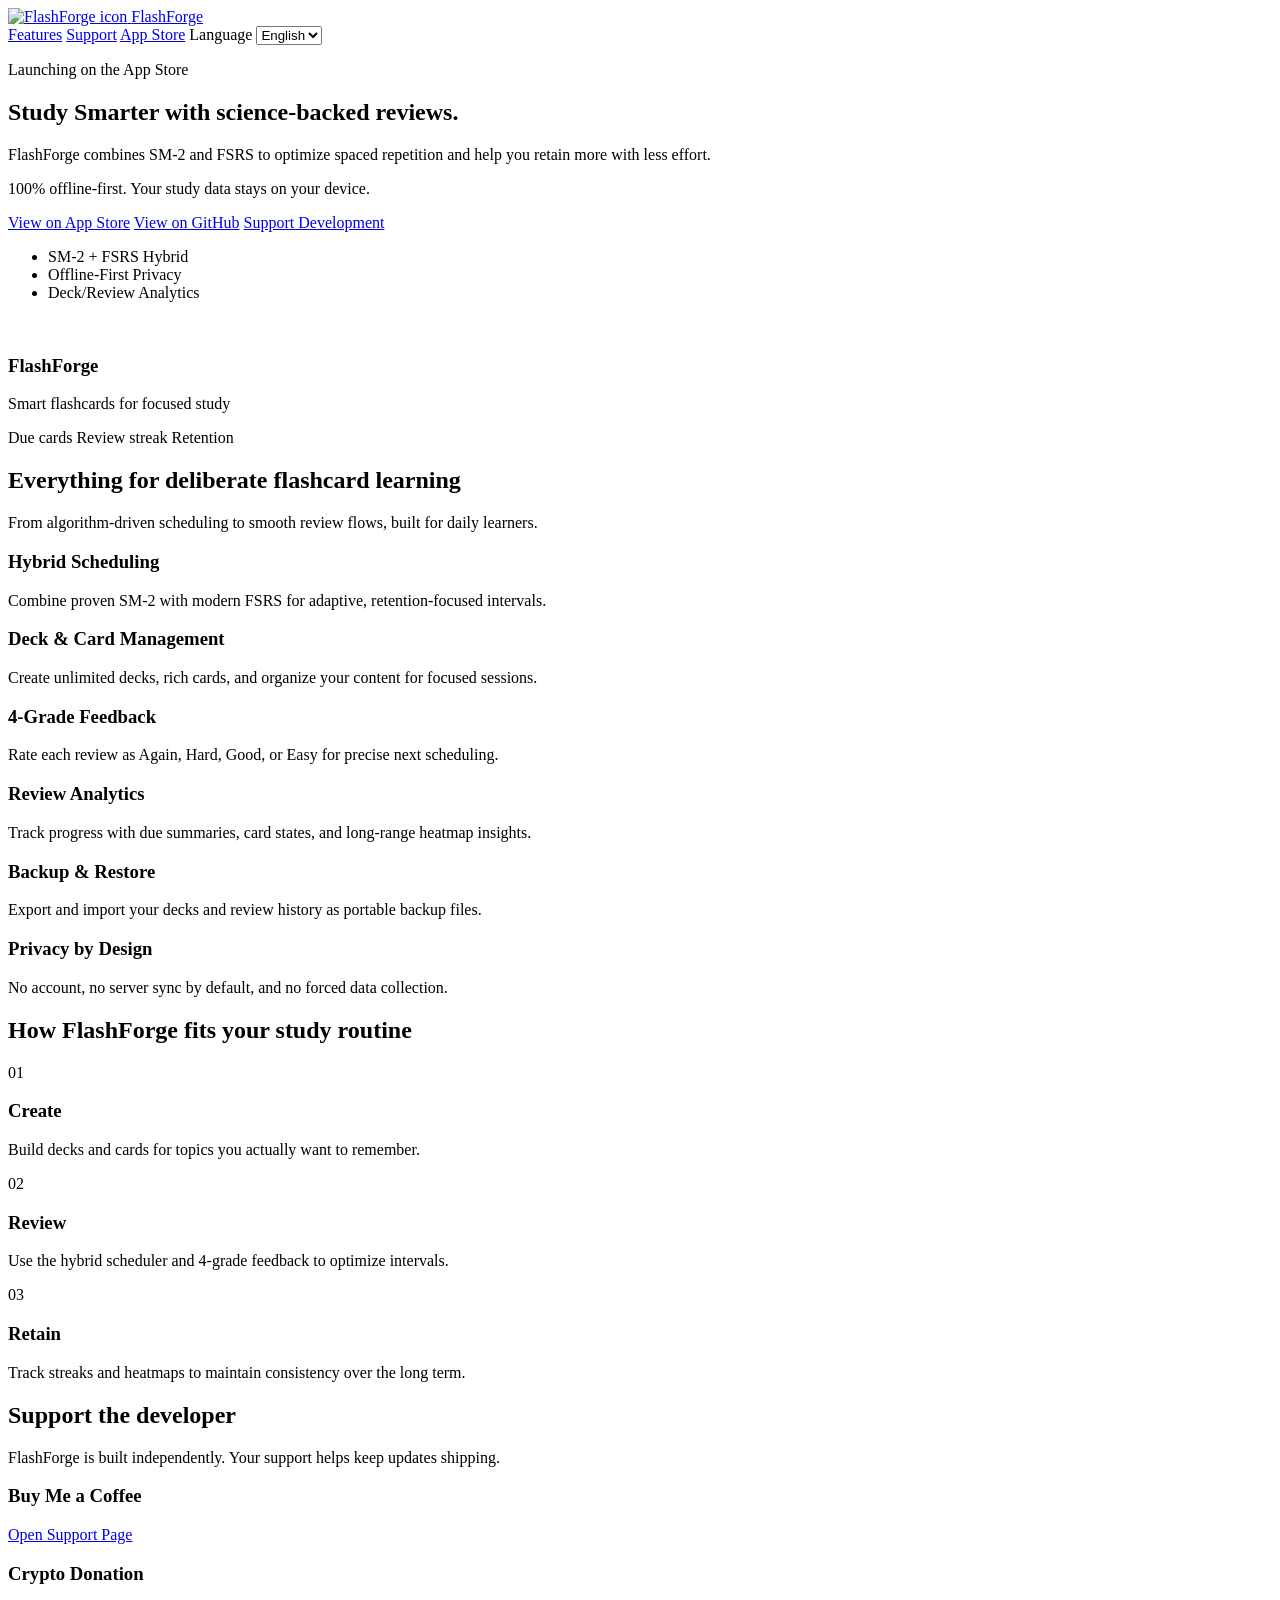
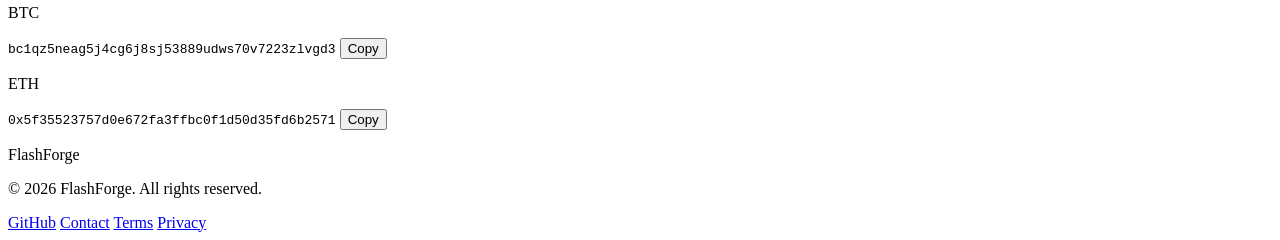
==== docs/index.html @ 22b5efce "#3 FlashFlow 레거시 이름과 구형 워크스페이스를 정리" ====
<!DOCTYPE html>
<html lang="en">
<head>
  <meta charset="UTF-8">
  <meta name="viewport" content="width=device-width, initial-scale=1.0">
  <title>FlashForge - Smart Flashcards with Spaced Repetition</title>
  <meta name="description" content="FlashForge is an offline-first flashcard app powered by SM-2 + FSRS. Study with science-backed review scheduling.">
  <meta property="og:title" content="FlashForge - Smart Flashcards with Spaced Repetition">
  <meta property="og:description" content="Build decks, review smarter, and keep your data on-device.">
  <meta property="og:type" content="website">
  <meta property="og:image" content="assets/flashforge-icon.png">
  <meta name="theme-color" content="#0b1220">
  <meta name="apple-itunes-app" content="app-id=6759084535">
  <link rel="icon" href="assets/flashforge-icon.png" type="image/png">
  <link rel="preconnect" href="https://fonts.googleapis.com">
  <link rel="preconnect" href="https://fonts.gstatic.com" crossorigin>
  <link href="https://fonts.googleapis.com/css2?family=Space+Grotesk:wght@400;500;700&family=Noto+Sans+KR:wght@400;500;700&display=swap" rel="stylesheet">
  <link rel="stylesheet" href="assets/styles.css">
  <script defer src="assets/app.js"></script>
</head>
<body>
  <div class="bg-orb bg-orb-one"></div>
  <div class="bg-orb bg-orb-two"></div>

  <header class="site-header">
    <nav class="nav container">
      <a class="brand" href="#top" aria-label="FlashForge home">
        <img src="assets/flashforge-icon.png" alt="FlashForge icon">
        <span>FlashForge</span>
      </a>

      <div class="nav-right">
        <a href="#features" data-i18n="nav_features">Features</a>
        <a href="#support" data-i18n="nav_support">Support</a>
        <a class="nav-store" href="https://apps.apple.com/app/id6759084535" target="_blank" rel="noreferrer" data-i18n="nav_store">App Store</a>

        <label class="lang-wrap" for="langSelect">
          <span class="visually-hidden" data-i18n="lang_label">Language</span>
          <select id="langSelect" aria-label="Language selector">
            <option value="en">English</option>
            <option value="ko">한국어</option>
          </select>
        </label>
      </div>
    </nav>
  </header>

  <main id="top">
    <section class="hero container reveal">
      <div class="hero-copy">
        <p class="badge" data-i18n="hero_badge">Launching on the App Store</p>
        <h1>
          <span data-i18n="hero_title_1">Study Smarter</span>
          <span class="gradient" data-i18n="hero_title_2">with science-backed reviews.</span>
        </h1>
        <p class="hero-sub" data-i18n="hero_sub">
          FlashForge combines SM-2 and FSRS to optimize spaced repetition and help you retain more with less effort.
        </p>
        <p class="hero-desc" data-i18n="hero_desc">
          100% offline-first. Your study data stays on your device.
        </p>

        <div class="cta-row">
          <a class="btn btn-primary" href="https://apps.apple.com/app/id6759084535" target="_blank" rel="noreferrer" data-i18n="cta_appstore">View on App Store</a>
          <a class="btn btn-secondary" href="https://github.com/bbdyno/FlashForge" target="_blank" rel="noreferrer" data-i18n="cta_github">View on GitHub</a>
          <a class="btn btn-tertiary" href="#support" data-i18n="cta_support">Support Development</a>
        </div>

        <ul class="trust-row">
          <li data-i18n="trust_1">SM-2 + FSRS Hybrid</li>
          <li data-i18n="trust_2">Offline-First Privacy</li>
          <li data-i18n="trust_3">Deck/Review Analytics</li>
        </ul>
      </div>

      <div class="hero-art" aria-hidden="true">
        <div class="phone-frame floating">
          <div class="phone-notch"></div>
          <div class="phone-content">
            <img src="assets/flashforge-icon.png" alt="" class="app-icon">
            <h3>FlashForge</h3>
            <p data-i18n="mock_sub">Smart flashcards for focused study</p>
            <div class="mini-stats">
              <span data-i18n="mock_stat_1">Due cards</span>
              <span data-i18n="mock_stat_2">Review streak</span>
              <span data-i18n="mock_stat_3">Retention</span>
            </div>
          </div>
        </div>
      </div>
    </section>

    <section id="features" class="section container reveal">
      <div class="section-head">
        <h2 data-i18n="features_title">Everything for deliberate flashcard learning</h2>
        <p data-i18n="features_sub">From algorithm-driven scheduling to smooth review flows, built for daily learners.</p>
      </div>

      <div class="feature-grid">
        <article class="feature-card">
          <h3 data-i18n="f1_title">Hybrid Scheduling</h3>
          <p data-i18n="f1_desc">Combine proven SM-2 with modern FSRS for adaptive, retention-focused intervals.</p>
        </article>

        <article class="feature-card">
          <h3 data-i18n="f2_title">Deck & Card Management</h3>
          <p data-i18n="f2_desc">Create unlimited decks, rich cards, and organize your content for focused sessions.</p>
        </article>

        <article class="feature-card">
          <h3 data-i18n="f3_title">4-Grade Feedback</h3>
          <p data-i18n="f3_desc">Rate each review as Again, Hard, Good, or Easy for precise next scheduling.</p>
        </article>

        <article class="feature-card">
          <h3 data-i18n="f4_title">Review Analytics</h3>
          <p data-i18n="f4_desc">Track progress with due summaries, card states, and long-range heatmap insights.</p>
        </article>

        <article class="feature-card">
          <h3 data-i18n="f5_title">Backup & Restore</h3>
          <p data-i18n="f5_desc">Export and import your decks and review history as portable backup files.</p>
        </article>

        <article class="feature-card">
          <h3 data-i18n="f6_title">Privacy by Design</h3>
          <p data-i18n="f6_desc">No account, no server sync by default, and no forced data collection.</p>
        </article>
      </div>
    </section>

    <section class="section section-alt reveal">
      <div class="container">
        <div class="section-head">
          <h2 data-i18n="flow_title">How FlashForge fits your study routine</h2>
        </div>

        <div class="flow-grid">
          <article class="flow-step">
            <span>01</span>
            <h3 data-i18n="flow_1_title">Create</h3>
            <p data-i18n="flow_1_desc">Build decks and cards for topics you actually want to remember.</p>
          </article>

          <article class="flow-step">
            <span>02</span>
            <h3 data-i18n="flow_2_title">Review</h3>
            <p data-i18n="flow_2_desc">Use the hybrid scheduler and 4-grade feedback to optimize intervals.</p>
          </article>

          <article class="flow-step">
            <span>03</span>
            <h3 data-i18n="flow_3_title">Retain</h3>
            <p data-i18n="flow_3_desc">Track streaks and heatmaps to maintain consistency over the long term.</p>
          </article>
        </div>
      </div>
    </section>

    <section id="support" class="section container reveal">
      <div class="section-head">
        <h2 data-i18n="support_title">Support the developer</h2>
        <p data-i18n="support_sub">FlashForge is built independently. Your support helps keep updates shipping.</p>
      </div>

      <div class="support-grid">
        <article class="support-card center">
          <h3 data-i18n="support_coffee_title">Buy Me a Coffee</h3>
          <a href="https://buymeacoffee.com/bbdyno" target="_blank" rel="noreferrer" class="coffee-link" data-i18n="support_coffee_btn">Open Support Page</a>
        </article>

        <article class="support-card">
          <h3 data-i18n="support_crypto_title">Crypto Donation</h3>
          <div class="wallet">
            <p>BTC</p>
            <code id="btcAddress">bc1qz5neag5j4cg6j8sj53889udws70v7223zlvgd3</code>
            <button class="copy-btn" data-copy-target="btcAddress" data-i18n="copy_btn">Copy</button>
          </div>
          <div class="wallet">
            <p>ETH</p>
            <code id="ethAddress">0x5f35523757d0e672fa3ffbc0f1d50d35fd6b2571</code>
            <button class="copy-btn" data-copy-target="ethAddress" data-i18n="copy_btn">Copy</button>
          </div>
        </article>
      </div>
    </section>
  </main>

  <footer class="site-footer">
    <div class="container footer-inner">
      <div>
        <p class="footer-brand">FlashForge</p>
        <p data-i18n="footer_rights">© 2026 FlashForge. All rights reserved.</p>
      </div>

      <div class="footer-links">
        <a href="https://github.com/bbdyno" target="_blank" rel="noreferrer">GitHub</a>
        <a href="mailto:della.kimko@gmail.com" data-i18n="footer_contact">Contact</a>
        <a href="terms.html" data-i18n="footer_terms">Terms</a>
        <a href="privacy.html" data-i18n="footer_privacy">Privacy</a>
      </div>
    </div>
  </footer>

  <div id="toast" class="toast" role="status" aria-live="polite"></div>
</body>
</html>
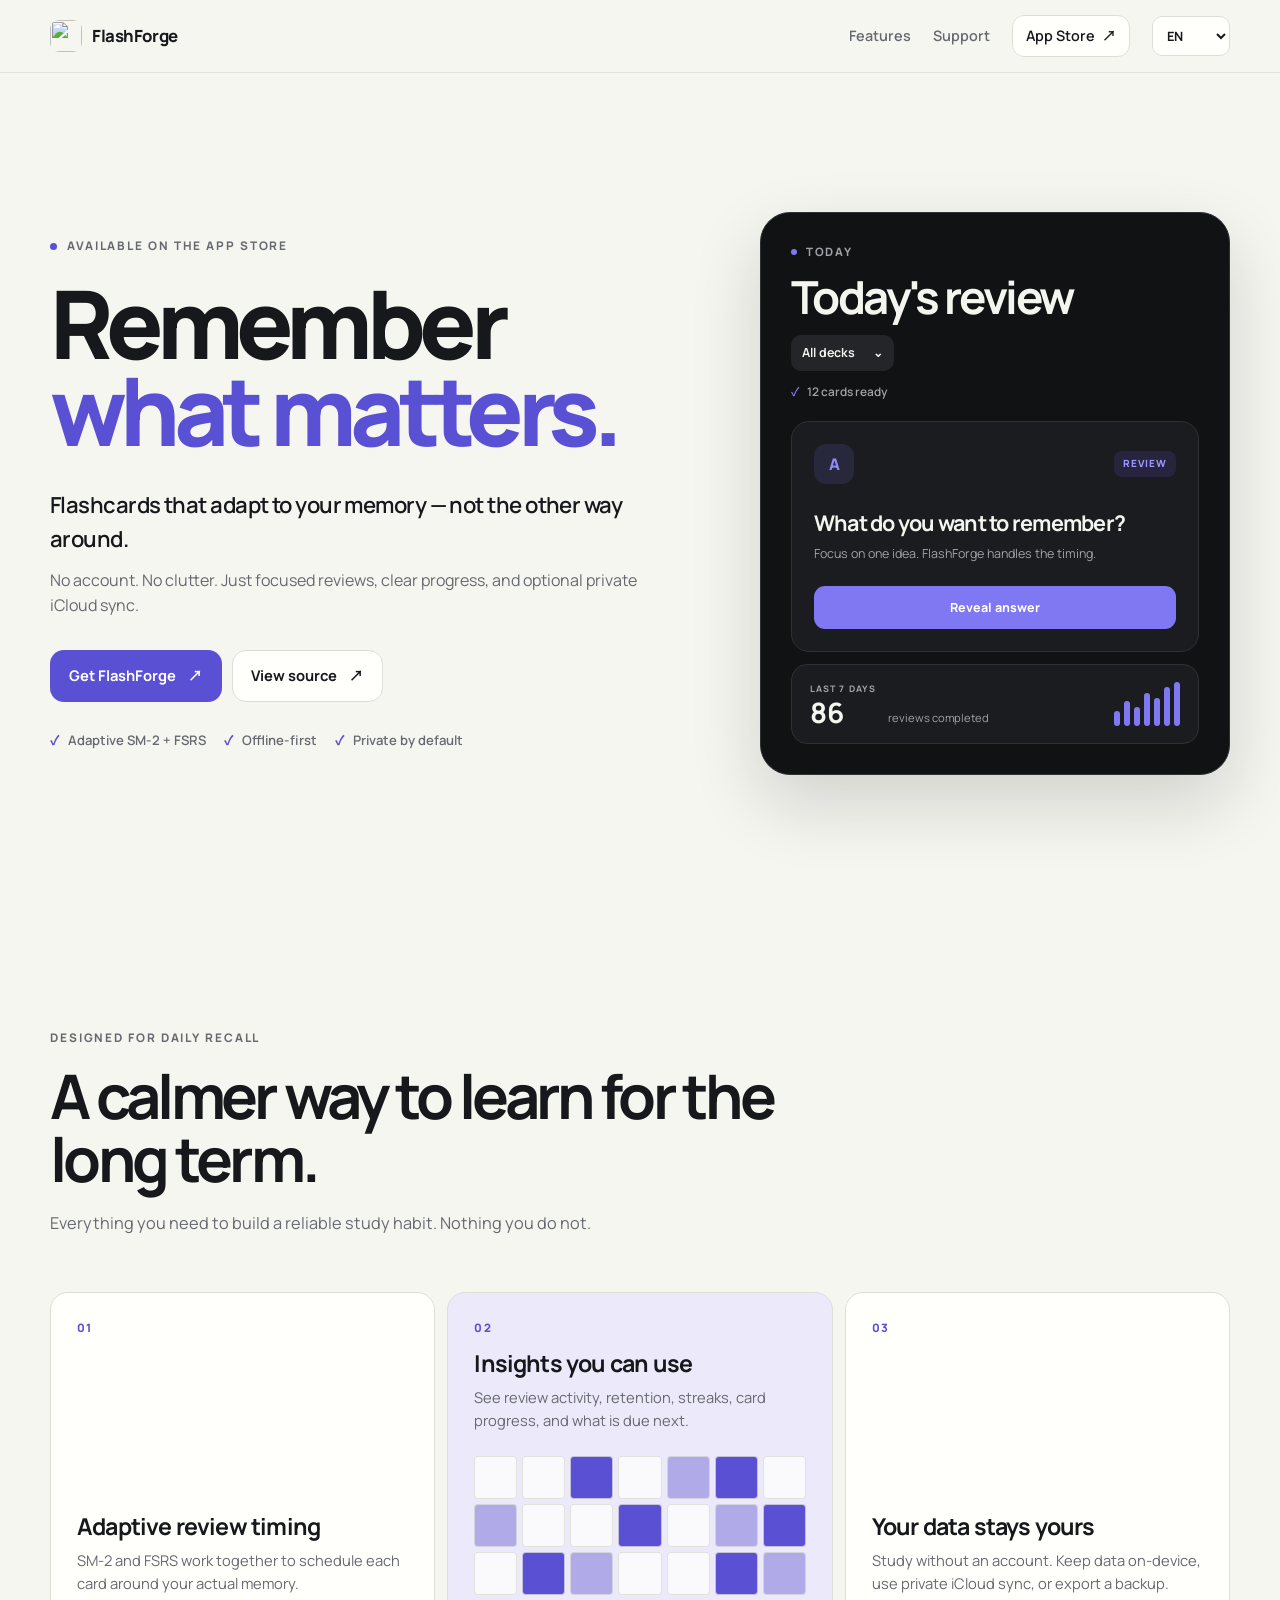
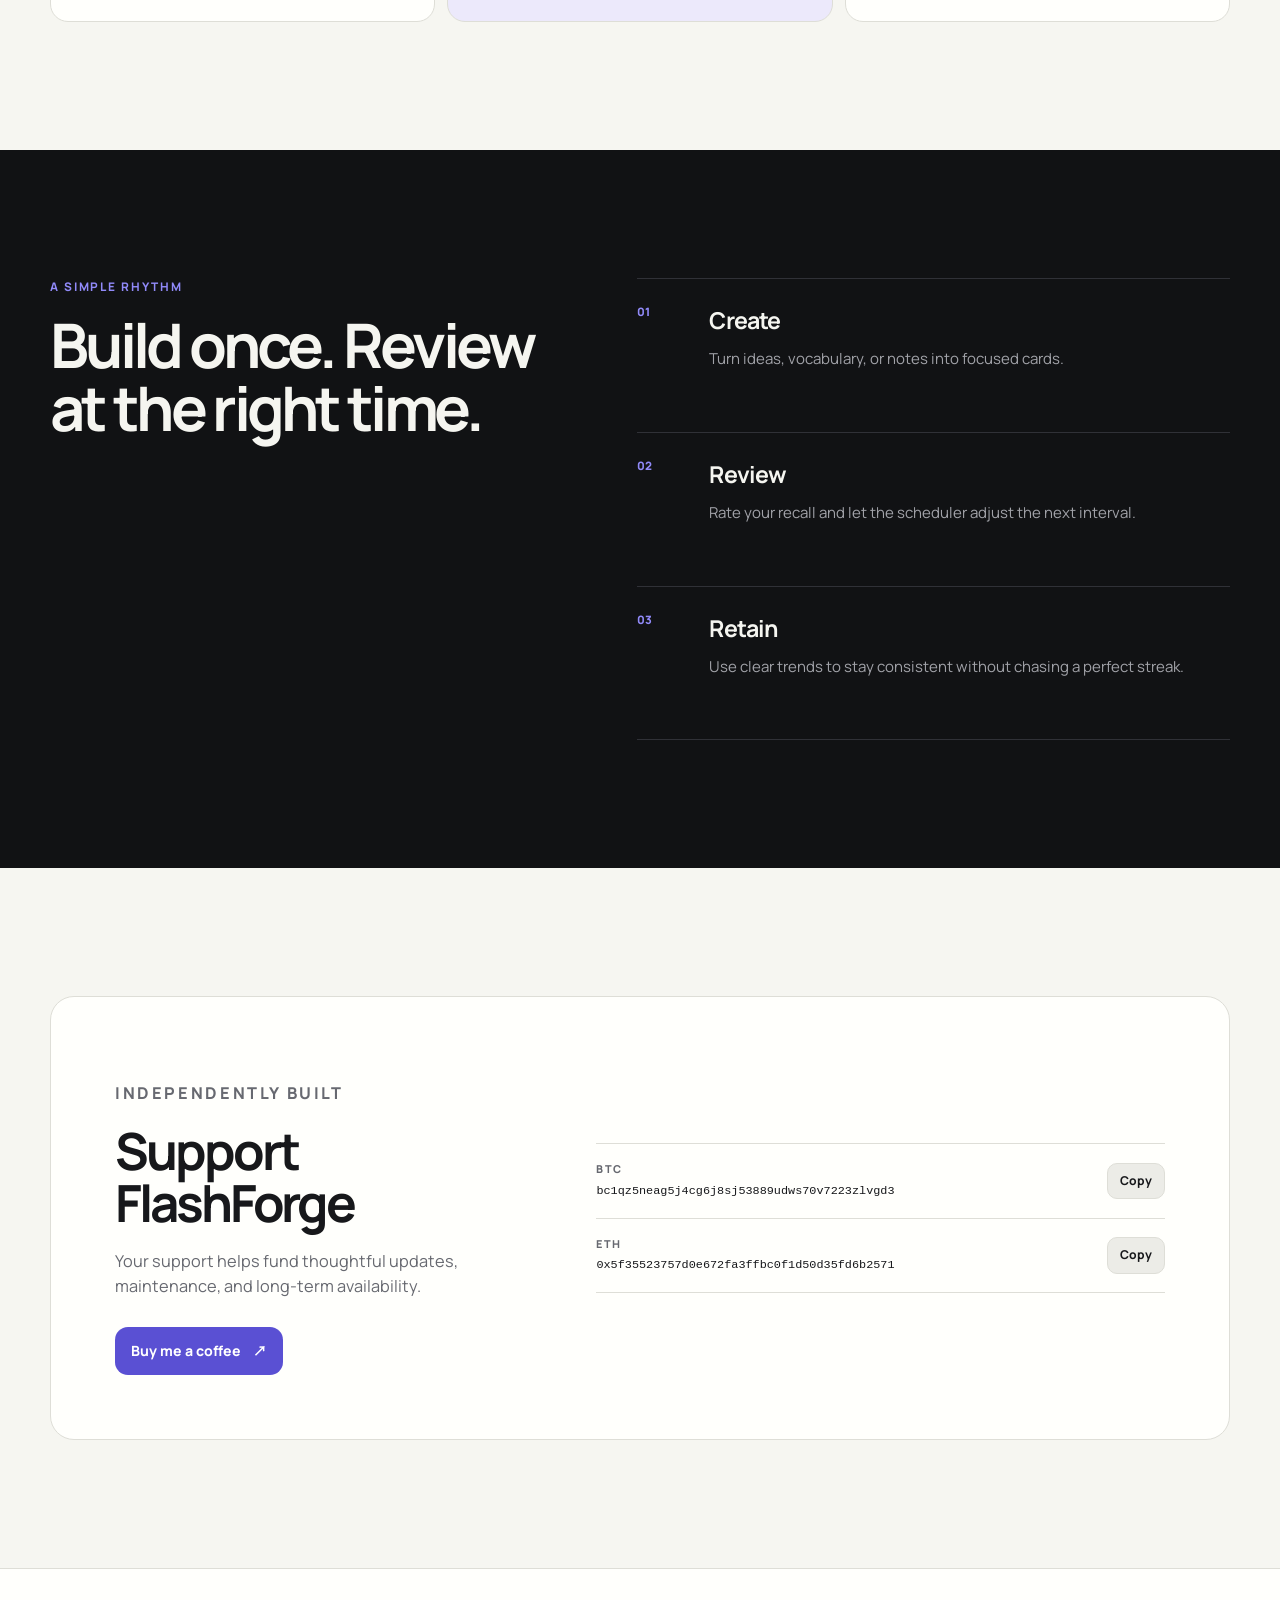
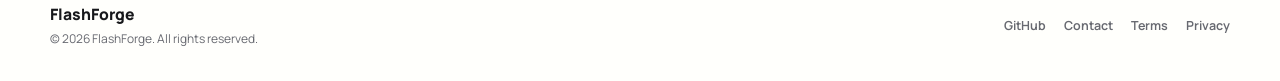
==== commit 9ae82e8c: "#4 소개 페이지를 앱 디자인 시스템에 맞춰 재설계" ====
--- a/docs/index.html
+++ b/docs/index.html
@@ -3,42 +3,47 @@
 <head>
   <meta charset="UTF-8">
   <meta name="viewport" content="width=device-width, initial-scale=1.0">
-  <title>FlashForge - Smart Flashcards with Spaced Repetition</title>
-  <meta name="description" content="FlashForge is an offline-first flashcard app powered by SM-2 + FSRS. Study with science-backed review scheduling.">
-  <meta property="og:title" content="FlashForge - Smart Flashcards with Spaced Repetition">
-  <meta property="og:description" content="Build decks, review smarter, and keep your data on-device.">
+  <title>FlashForge — Smart Flashcards for Lasting Memory</title>
+  <meta name="description" content="FlashForge is a private, offline-first flashcard app with adaptive spaced repetition and clear study insights.">
+  <meta property="og:title" content="FlashForge — Remember what matters">
+  <meta property="og:description" content="Private flashcards, adaptive reviews, and useful insights — without an account.">
   <meta property="og:type" content="website">
-  <meta property="og:image" content="assets/flashforge-icon.png">
-  <meta name="theme-color" content="#0b1220">
+  <meta property="og:url" content="https://bbdyno.github.io/FlashForge/">
+  <meta property="og:image" content="https://bbdyno.github.io/FlashForge/assets/og.png">
+  <meta name="twitter:card" content="summary_large_image">
+  <meta name="twitter:title" content="FlashForge — Remember what matters">
+  <meta name="twitter:description" content="Private flashcards, adaptive reviews, and useful insights — without an account.">
+  <meta name="twitter:image" content="https://bbdyno.github.io/FlashForge/assets/og.png">
+  <meta name="theme-color" content="#f6f6f1">
   <meta name="apple-itunes-app" content="app-id=6759084535">
   <link rel="icon" href="assets/flashforge-icon.png" type="image/png">
   <link rel="preconnect" href="https://fonts.googleapis.com">
   <link rel="preconnect" href="https://fonts.gstatic.com" crossorigin>
-  <link href="https://fonts.googleapis.com/css2?family=Space+Grotesk:wght@400;500;700&family=Noto+Sans+KR:wght@400;500;700&display=swap" rel="stylesheet">
+  <link href="https://fonts.googleapis.com/css2?family=Manrope:wght@400;500;600;700;800&amp;family=Noto+Sans+KR:wght@400;500;600;700&amp;display=swap" rel="stylesheet">
   <link rel="stylesheet" href="assets/styles.css">
   <script defer src="assets/app.js"></script>
 </head>
 <body>
-  <div class="bg-orb bg-orb-one"></div>
-  <div class="bg-orb bg-orb-two"></div>
-
   <header class="site-header">
-    <nav class="nav container">
+    <nav class="nav container" aria-label="Primary navigation">
       <a class="brand" href="#top" aria-label="FlashForge home">
-        <img src="assets/flashforge-icon.png" alt="FlashForge icon">
+        <img src="assets/flashforge-icon.png" alt="">
         <span>FlashForge</span>
       </a>
 
       <div class="nav-right">
         <a href="#features" data-i18n="nav_features">Features</a>
         <a href="#support" data-i18n="nav_support">Support</a>
-        <a class="nav-store" href="https://apps.apple.com/app/id6759084535" target="_blank" rel="noreferrer" data-i18n="nav_store">App Store</a>
+        <a class="nav-store" href="https://apps.apple.com/app/id6759084535" target="_blank" rel="noreferrer">
+          <span data-i18n="nav_store">App Store</span>
+          <span aria-hidden="true">↗</span>
+        </a>
 
         <label class="lang-wrap" for="langSelect">
           <span class="visually-hidden" data-i18n="lang_label">Language</span>
           <select id="langSelect" aria-label="Language selector">
-            <option value="en">English</option>
-            <option value="ko">한국어</option>
+            <option value="en">EN</option>
+            <option value="ko">KO</option>
           </select>
         </label>
       </div>
@@ -46,142 +51,162 @@
   </header>
 
   <main id="top">
-    <section class="hero container reveal">
+    <section class="hero container">
       <div class="hero-copy">
-        <p class="badge" data-i18n="hero_badge">Launching on the App Store</p>
+        <p class="eyebrow"><span></span><span data-i18n="hero_badge">AVAILABLE ON THE APP STORE</span></p>
         <h1>
-          <span data-i18n="hero_title_1">Study Smarter</span>
-          <span class="gradient" data-i18n="hero_title_2">with science-backed reviews.</span>
+          <span data-i18n="hero_title_1">Remember</span>
+          <span data-i18n="hero_title_2">what matters.</span>
         </h1>
         <p class="hero-sub" data-i18n="hero_sub">
-          FlashForge combines SM-2 and FSRS to optimize spaced repetition and help you retain more with less effort.
+          Flashcards that adapt to your memory — not the other way around.
         </p>
         <p class="hero-desc" data-i18n="hero_desc">
-          100% offline-first. Your study data stays on your device.
+          No account. No clutter. Just focused reviews, clear progress, and optional private iCloud sync.
         </p>
 
         <div class="cta-row">
-          <a class="btn btn-primary" href="https://apps.apple.com/app/id6759084535" target="_blank" rel="noreferrer" data-i18n="cta_appstore">View on App Store</a>
-          <a class="btn btn-secondary" href="https://github.com/bbdyno/FlashForge" target="_blank" rel="noreferrer" data-i18n="cta_github">View on GitHub</a>
-          <a class="btn btn-tertiary" href="#support" data-i18n="cta_support">Support Development</a>
-        </div>
-
-        <ul class="trust-row">
-          <li data-i18n="trust_1">SM-2 + FSRS Hybrid</li>
-          <li data-i18n="trust_2">Offline-First Privacy</li>
-          <li data-i18n="trust_3">Deck/Review Analytics</li>
+          <a class="btn btn-primary" href="https://apps.apple.com/app/id6759084535" target="_blank" rel="noreferrer">
+            <span data-i18n="cta_appstore">Get FlashForge</span>
+            <span aria-hidden="true">↗</span>
+          </a>
+          <a class="btn btn-secondary" href="https://github.com/bbdyno/FlashForge" target="_blank" rel="noreferrer">
+            <span data-i18n="cta_github">View source</span>
+            <span aria-hidden="true">↗</span>
+          </a>
+        </div>
+
+        <ul class="trust-row" aria-label="Product highlights">
+          <li data-i18n="trust_1">Adaptive SM-2 + FSRS</li>
+          <li data-i18n="trust_2">Offline-first</li>
+          <li data-i18n="trust_3">Private by default</li>
         </ul>
       </div>
 
-      <div class="hero-art" aria-hidden="true">
-        <div class="phone-frame floating">
-          <div class="phone-notch"></div>
-          <div class="phone-content">
-            <img src="assets/flashforge-icon.png" alt="" class="app-icon">
-            <h3>FlashForge</h3>
-            <p data-i18n="mock_sub">Smart flashcards for focused study</p>
-            <div class="mini-stats">
-              <span data-i18n="mock_stat_1">Due cards</span>
-              <span data-i18n="mock_stat_2">Review streak</span>
-              <span data-i18n="mock_stat_3">Retention</span>
-            </div>
-          </div>
-        </div>
-      </div>
-    </section>
-
-    <section id="features" class="section container reveal">
-      <div class="section-head">
-        <h2 data-i18n="features_title">Everything for deliberate flashcard learning</h2>
-        <p data-i18n="features_sub">From algorithm-driven scheduling to smooth review flows, built for daily learners.</p>
+      <div class="product-preview" aria-label="FlashForge interface preview">
+        <div class="preview-topline">
+          <span class="preview-dot"></span>
+          <span data-i18n="preview_eyebrow">TODAY</span>
+        </div>
+        <h2 data-i18n="preview_title">Today's review</h2>
+        <div class="preview-filter">
+          <span data-i18n="preview_deck">All decks</span>
+          <span aria-hidden="true">⌄</span>
+        </div>
+        <p class="preview-status"><span>✓</span><span data-i18n="preview_state">12 cards ready</span></p>
+
+        <div class="preview-card">
+          <div class="preview-card-head">
+            <span class="preview-symbol" aria-hidden="true">A</span>
+            <span class="preview-label" data-i18n="preview_label">REVIEW</span>
+          </div>
+          <h3 data-i18n="preview_card_title">What do you want to remember?</h3>
+          <p data-i18n="preview_card_note">Focus on one idea. FlashForge handles the timing.</p>
+          <div class="preview-action" data-i18n="preview_action">Reveal answer</div>
+        </div>
+
+        <div class="preview-insight">
+          <div>
+            <span data-i18n="preview_insights">LAST 7 DAYS</span>
+            <strong>86</strong>
+          </div>
+          <p data-i18n="preview_reviews">reviews completed</p>
+          <div class="preview-bars" aria-hidden="true">
+            <i style="height: 34%"></i><i style="height: 56%"></i><i style="height: 44%"></i>
+            <i style="height: 74%"></i><i style="height: 63%"></i><i style="height: 88%"></i><i style="height: 100%"></i>
+          </div>
+        </div>
+      </div>
+    </section>
+
+    <section id="features" class="section container">
+      <div class="section-intro">
+        <p class="section-label" data-i18n="features_label">DESIGNED FOR DAILY RECALL</p>
+        <h2 data-i18n="features_title">A calmer way to learn for the long term.</h2>
+        <p data-i18n="features_sub">Everything you need to build a reliable study habit. Nothing you do not.</p>
       </div>
 
       <div class="feature-grid">
         <article class="feature-card">
-          <h3 data-i18n="f1_title">Hybrid Scheduling</h3>
-          <p data-i18n="f1_desc">Combine proven SM-2 with modern FSRS for adaptive, retention-focused intervals.</p>
+          <span class="feature-number">01</span>
+          <h3 data-i18n="f1_title">Adaptive review timing</h3>
+          <p data-i18n="f1_desc">SM-2 and FSRS work together to schedule each card around your actual memory.</p>
         </article>
 
+        <article class="feature-card feature-card-accent">
+          <span class="feature-number">02</span>
+          <h3 data-i18n="f4_title">Insights you can use</h3>
+          <p data-i18n="f4_desc">See review activity, retention, streaks, card progress, and what is due next.</p>
+          <div class="mini-heatmap" aria-hidden="true">
+            <i></i><i></i><i class="on"></i><i></i><i class="mid"></i><i class="on"></i><i></i>
+            <i class="mid"></i><i></i><i></i><i class="on"></i><i></i><i class="mid"></i><i class="on"></i>
+            <i></i><i class="on"></i><i class="mid"></i><i></i><i></i><i class="on"></i><i class="mid"></i>
+          </div>
+        </article>
+
         <article class="feature-card">
-          <h3 data-i18n="f2_title">Deck & Card Management</h3>
-          <p data-i18n="f2_desc">Create unlimited decks, rich cards, and organize your content for focused sessions.</p>
+          <span class="feature-number">03</span>
+          <h3 data-i18n="f6_title">Your data stays yours</h3>
+          <p data-i18n="f6_desc">Study without an account. Keep data on-device, use private iCloud sync, or export a backup.</p>
         </article>
-
-        <article class="feature-card">
-          <h3 data-i18n="f3_title">4-Grade Feedback</h3>
-          <p data-i18n="f3_desc">Rate each review as Again, Hard, Good, or Easy for precise next scheduling.</p>
-        </article>
-
-        <article class="feature-card">
-          <h3 data-i18n="f4_title">Review Analytics</h3>
-          <p data-i18n="f4_desc">Track progress with due summaries, card states, and long-range heatmap insights.</p>
-        </article>
-
-        <article class="feature-card">
-          <h3 data-i18n="f5_title">Backup & Restore</h3>
-          <p data-i18n="f5_desc">Export and import your decks and review history as portable backup files.</p>
-        </article>
-
-        <article class="feature-card">
-          <h3 data-i18n="f6_title">Privacy by Design</h3>
-          <p data-i18n="f6_desc">No account, no server sync by default, and no forced data collection.</p>
-        </article>
-      </div>
-    </section>
-
-    <section class="section section-alt reveal">
-      <div class="container">
-        <div class="section-head">
-          <h2 data-i18n="flow_title">How FlashForge fits your study routine</h2>
-        </div>
-
-        <div class="flow-grid">
-          <article class="flow-step">
+      </div>
+    </section>
+
+    <section class="routine-section">
+      <div class="container routine-layout">
+        <div class="routine-heading">
+          <p class="section-label" data-i18n="flow_label">A SIMPLE RHYTHM</p>
+          <h2 data-i18n="flow_title">Build once. Review at the right time.</h2>
+        </div>
+
+        <ol class="flow-list">
+          <li>
             <span>01</span>
-            <h3 data-i18n="flow_1_title">Create</h3>
-            <p data-i18n="flow_1_desc">Build decks and cards for topics you actually want to remember.</p>
-          </article>
-
-          <article class="flow-step">
+            <div>
+              <h3 data-i18n="flow_1_title">Create</h3>
+              <p data-i18n="flow_1_desc">Turn ideas, vocabulary, or notes into focused cards.</p>
+            </div>
+          </li>
+          <li>
             <span>02</span>
-            <h3 data-i18n="flow_2_title">Review</h3>
-            <p data-i18n="flow_2_desc">Use the hybrid scheduler and 4-grade feedback to optimize intervals.</p>
-          </article>
-
-          <article class="flow-step">
+            <div>
+              <h3 data-i18n="flow_2_title">Review</h3>
+              <p data-i18n="flow_2_desc">Rate your recall and let the scheduler adjust the next interval.</p>
+            </div>
+          </li>
+          <li>
             <span>03</span>
-            <h3 data-i18n="flow_3_title">Retain</h3>
-            <p data-i18n="flow_3_desc">Track streaks and heatmaps to maintain consistency over the long term.</p>
-          </article>
-        </div>
-      </div>
-    </section>
-
-    <section id="support" class="section container reveal">
-      <div class="section-head">
-        <h2 data-i18n="support_title">Support the developer</h2>
-        <p data-i18n="support_sub">FlashForge is built independently. Your support helps keep updates shipping.</p>
-      </div>
-
-      <div class="support-grid">
-        <article class="support-card center">
-          <h3 data-i18n="support_coffee_title">Buy Me a Coffee</h3>
-          <a href="https://buymeacoffee.com/bbdyno" target="_blank" rel="noreferrer" class="coffee-link" data-i18n="support_coffee_btn">Open Support Page</a>
-        </article>
-
-        <article class="support-card">
-          <h3 data-i18n="support_crypto_title">Crypto Donation</h3>
+            <div>
+              <h3 data-i18n="flow_3_title">Retain</h3>
+              <p data-i18n="flow_3_desc">Use clear trends to stay consistent without chasing a perfect streak.</p>
+            </div>
+          </li>
+        </ol>
+      </div>
+    </section>
+
+    <section id="support" class="section container">
+      <div class="support-panel">
+        <div class="support-copy">
+          <p class="section-label" data-i18n="support_label">INDEPENDENTLY BUILT</p>
+          <h2 data-i18n="support_title">Support FlashForge</h2>
+          <p data-i18n="support_sub">Your support helps fund thoughtful updates, maintenance, and long-term availability.</p>
+          <a href="https://buymeacoffee.com/bbdyno" target="_blank" rel="noreferrer" class="coffee-link">
+            <span data-i18n="support_coffee_btn">Buy me a coffee</span>
+            <span aria-hidden="true">↗</span>
+          </a>
+        </div>
+
+        <div class="wallet-list">
           <div class="wallet">
-            <p>BTC</p>
-            <code id="btcAddress">bc1qz5neag5j4cg6j8sj53889udws70v7223zlvgd3</code>
+            <div><span>BTC</span><code id="btcAddress">bc1qz5neag5j4cg6j8sj53889udws70v7223zlvgd3</code></div>
             <button class="copy-btn" data-copy-target="btcAddress" data-i18n="copy_btn">Copy</button>
           </div>
           <div class="wallet">
-            <p>ETH</p>
-            <code id="ethAddress">0x5f35523757d0e672fa3ffbc0f1d50d35fd6b2571</code>
+            <div><span>ETH</span><code id="ethAddress">0x5f35523757d0e672fa3ffbc0f1d50d35fd6b2571</code></div>
             <button class="copy-btn" data-copy-target="ethAddress" data-i18n="copy_btn">Copy</button>
           </div>
-        </article>
+        </div>
       </div>
     </section>
   </main>
@@ -194,7 +219,7 @@
       </div>
 
       <div class="footer-links">
-        <a href="https://github.com/bbdyno" target="_blank" rel="noreferrer">GitHub</a>
+        <a href="https://github.com/bbdyno/FlashForge" target="_blank" rel="noreferrer">GitHub</a>
         <a href="mailto:della.kimko@gmail.com" data-i18n="footer_contact">Contact</a>
         <a href="terms.html" data-i18n="footer_terms">Terms</a>
         <a href="privacy.html" data-i18n="footer_privacy">Privacy</a>
--- a/docs/assets/styles.css
+++ b/docs/assets/styles.css
@@ -0,0 +1,967 @@
+:root {
+  color-scheme: light;
+  --bg: #f6f6f1;
+  --surface: #fffffc;
+  --surface-soft: #ecece7;
+  --text: #17181b;
+  --text-soft: #676970;
+  --line: #deded7;
+  --accent: #5a50d3;
+  --accent-hover: #4b42be;
+  --accent-soft: #ece9fb;
+  --dark: #111214;
+  --dark-surface: #1b1c1f;
+  --dark-line: #303137;
+  --dark-text: #f5f5f0;
+  --dark-muted: #a1a2a8;
+  --radius: 18px;
+  --container: 1180px;
+}
+
+* {
+  box-sizing: border-box;
+}
+
+html {
+  scroll-behavior: smooth;
+}
+
+html,
+body {
+  margin: 0;
+  padding: 0;
+}
+
+body {
+  min-height: 100vh;
+  background: var(--bg);
+  color: var(--text);
+  font-family: "Manrope", "Noto Sans KR", sans-serif;
+  line-height: 1.55;
+  -webkit-font-smoothing: antialiased;
+}
+
+a {
+  color: inherit;
+  text-decoration: none;
+}
+
+button,
+select {
+  font: inherit;
+}
+
+a:focus-visible,
+button:focus-visible,
+select:focus-visible {
+  outline: 3px solid color-mix(in srgb, var(--accent) 42%, transparent);
+  outline-offset: 3px;
+}
+
+.container {
+  width: min(var(--container), calc(100% - 48px));
+  margin: 0 auto;
+}
+
+.visually-hidden {
+  position: absolute;
+  width: 1px;
+  height: 1px;
+  padding: 0;
+  margin: -1px;
+  overflow: hidden;
+  clip: rect(0, 0, 0, 0);
+  white-space: nowrap;
+  border: 0;
+}
+
+.site-header {
+  position: sticky;
+  top: 0;
+  z-index: 20;
+  border-bottom: 1px solid color-mix(in srgb, var(--line) 80%, transparent);
+  background: color-mix(in srgb, var(--bg) 88%, transparent);
+  backdrop-filter: blur(18px);
+  -webkit-backdrop-filter: blur(18px);
+}
+
+.nav {
+  min-height: 72px;
+  display: flex;
+  align-items: center;
+  justify-content: space-between;
+  gap: 24px;
+}
+
+.brand {
+  display: inline-flex;
+  align-items: center;
+  gap: 10px;
+  font-size: 1.05rem;
+  font-weight: 750;
+  letter-spacing: -0.025em;
+}
+
+.brand img {
+  width: 32px;
+  height: 32px;
+  border-radius: 9px;
+}
+
+.nav-right {
+  display: flex;
+  align-items: center;
+  gap: 22px;
+}
+
+.nav-right > a {
+  color: var(--text-soft);
+  font-size: 0.9rem;
+  font-weight: 600;
+  transition: color 160ms ease;
+}
+
+.nav-right > a:hover {
+  color: var(--text);
+}
+
+.nav-right .nav-store {
+  display: inline-flex;
+  align-items: center;
+  gap: 7px;
+  padding: 9px 13px;
+  border: 1px solid var(--line);
+  border-radius: 12px;
+  background: var(--surface);
+  color: var(--text);
+}
+
+.lang-wrap select {
+  padding: 9px 28px 9px 10px;
+  border: 1px solid var(--line);
+  border-radius: 10px;
+  background: var(--surface);
+  color: var(--text);
+  font-size: 0.8rem;
+  font-weight: 700;
+  cursor: pointer;
+}
+
+.hero {
+  min-height: calc(100vh - 72px);
+  padding-top: clamp(72px, 10vw, 132px);
+  padding-bottom: clamp(72px, 9vw, 120px);
+  display: grid;
+  grid-template-columns: minmax(0, 1.12fr) minmax(380px, 0.88fr);
+  gap: clamp(48px, 7vw, 96px);
+  align-items: center;
+}
+
+.eyebrow,
+.section-label {
+  margin: 0;
+  color: var(--text-soft);
+  font-size: 0.74rem;
+  font-weight: 750;
+  letter-spacing: 0.16em;
+}
+
+.eyebrow {
+  display: flex;
+  align-items: center;
+  gap: 10px;
+}
+
+.eyebrow > span:first-child {
+  width: 7px;
+  height: 7px;
+  border-radius: 50%;
+  background: var(--accent);
+}
+
+.hero h1 {
+  max-width: 760px;
+  margin: 24px 0 0;
+  font-size: clamp(3.6rem, 7.4vw, 7rem);
+  line-height: 0.92;
+  letter-spacing: -0.07em;
+  font-weight: 800;
+}
+
+.hero h1 span {
+  display: block;
+}
+
+.hero h1 span:last-child {
+  color: var(--accent);
+}
+
+.hero-sub {
+  max-width: 620px;
+  margin: 34px 0 0;
+  color: var(--text);
+  font-size: clamp(1.12rem, 1.8vw, 1.38rem);
+  font-weight: 600;
+  letter-spacing: -0.025em;
+}
+
+.hero-desc {
+  max-width: 610px;
+  margin: 12px 0 0;
+  color: var(--text-soft);
+  font-size: 1rem;
+}
+
+.cta-row {
+  margin-top: 32px;
+  display: flex;
+  flex-wrap: wrap;
+  gap: 10px;
+}
+
+.btn {
+  min-height: 52px;
+  padding: 0 18px;
+  display: inline-flex;
+  align-items: center;
+  justify-content: center;
+  gap: 12px;
+  border: 1px solid transparent;
+  border-radius: 14px;
+  font-size: 0.92rem;
+  font-weight: 700;
+  transition: background 160ms ease, border-color 160ms ease, color 160ms ease;
+}
+
+.btn-primary {
+  background: var(--accent);
+  color: #fff;
+}
+
+.btn-primary:hover {
+  background: var(--accent-hover);
+}
+
+.btn-secondary {
+  border-color: var(--line);
+  background: var(--surface);
+  color: var(--text);
+}
+
+.btn-secondary:hover {
+  border-color: color-mix(in srgb, var(--text-soft) 50%, var(--line));
+}
+
+.trust-row {
+  margin: 28px 0 0;
+  padding: 0;
+  display: flex;
+  flex-wrap: wrap;
+  gap: 10px 18px;
+  list-style: none;
+  color: var(--text-soft);
+  font-size: 0.82rem;
+  font-weight: 600;
+}
+
+.trust-row li {
+  display: flex;
+  align-items: center;
+  gap: 8px;
+}
+
+.trust-row li::before {
+  content: "✓";
+  color: var(--accent);
+  font-weight: 800;
+}
+
+.product-preview {
+  position: relative;
+  width: min(100%, 470px);
+  justify-self: end;
+  padding: 30px;
+  border: 1px solid var(--dark-line);
+  border-radius: 30px;
+  background: var(--dark);
+  color: var(--dark-text);
+  box-shadow: 0 28px 70px rgba(17, 18, 20, 0.16);
+}
+
+.preview-topline {
+  display: flex;
+  align-items: center;
+  gap: 9px;
+  color: var(--dark-muted);
+  font-size: 0.72rem;
+  font-weight: 750;
+  letter-spacing: 0.15em;
+}
+
+.preview-dot {
+  width: 6px;
+  height: 6px;
+  border-radius: 50%;
+  background: #8078f2;
+}
+
+.product-preview > h2 {
+  margin: 13px 0 16px;
+  font-size: clamp(2.1rem, 4vw, 2.85rem);
+  line-height: 1;
+  letter-spacing: -0.055em;
+}
+
+.preview-filter {
+  width: fit-content;
+  padding: 8px 11px;
+  display: flex;
+  gap: 18px;
+  align-items: center;
+  border-radius: 10px;
+  background: #242529;
+  color: var(--dark-text);
+  font-size: 0.78rem;
+  font-weight: 650;
+}
+
+.preview-status {
+  margin: 12px 0 20px;
+  display: flex;
+  gap: 8px;
+  align-items: center;
+  color: var(--dark-muted);
+  font-size: 0.74rem;
+  font-weight: 600;
+}
+
+.preview-status span:first-child {
+  color: #8078f2;
+}
+
+.preview-card {
+  padding: 22px;
+  border: 1px solid var(--dark-line);
+  border-radius: 18px;
+  background: var(--dark-surface);
+}
+
+.preview-card-head {
+  display: flex;
+  align-items: center;
+  justify-content: space-between;
+}
+
+.preview-symbol {
+  width: 40px;
+  height: 40px;
+  display: grid;
+  place-items: center;
+  border-radius: 12px;
+  background: #27283b;
+  color: #918af9;
+  font-weight: 800;
+}
+
+.preview-label {
+  padding: 5px 9px;
+  border-radius: 8px;
+  background: #27243e;
+  color: #9c96ff;
+  font-size: 0.62rem;
+  font-weight: 800;
+  letter-spacing: 0.1em;
+}
+
+.preview-card h3 {
+  margin: 26px 0 8px;
+  font-size: 1.35rem;
+  line-height: 1.22;
+  letter-spacing: -0.035em;
+}
+
+.preview-card p {
+  margin: 0;
+  color: var(--dark-muted);
+  font-size: 0.78rem;
+}
+
+.preview-action {
+  margin-top: 22px;
+  padding: 12px;
+  border-radius: 11px;
+  background: #8078f2;
+  color: #fff;
+  text-align: center;
+  font-size: 0.78rem;
+  font-weight: 750;
+}
+
+.preview-insight {
+  margin-top: 12px;
+  padding: 17px 18px;
+  display: grid;
+  grid-template-columns: auto 1fr auto;
+  align-items: end;
+  gap: 12px;
+  border: 1px solid var(--dark-line);
+  border-radius: 16px;
+  background: var(--dark-surface);
+}
+
+.preview-insight span {
+  display: block;
+  color: var(--dark-muted);
+  font-size: 0.56rem;
+  font-weight: 750;
+  letter-spacing: 0.12em;
+}
+
+.preview-insight strong {
+  display: block;
+  margin-top: 2px;
+  font-size: 1.75rem;
+  line-height: 1;
+}
+
+.preview-insight p {
+  margin: 0;
+  color: var(--dark-muted);
+  font-size: 0.7rem;
+}
+
+.preview-bars {
+  height: 44px;
+  display: flex;
+  align-items: end;
+  gap: 4px;
+}
+
+.preview-bars i {
+  width: 6px;
+  min-height: 6px;
+  border-radius: 3px;
+  background: #8078f2;
+}
+
+.section {
+  padding-top: clamp(80px, 10vw, 136px);
+  padding-bottom: clamp(80px, 10vw, 136px);
+}
+
+.section-intro {
+  max-width: 760px;
+}
+
+.section-intro h2,
+.routine-heading h2,
+.support-copy h2 {
+  margin: 18px 0 0;
+  font-size: clamp(2.2rem, 4.8vw, 4.6rem);
+  line-height: 1.02;
+  letter-spacing: -0.06em;
+}
+
+.section-intro > p:last-child,
+.support-copy > p {
+  max-width: 640px;
+  margin: 20px 0 0;
+  color: var(--text-soft);
+  font-size: 1.02rem;
+}
+
+.feature-grid {
+  margin-top: 56px;
+  display: grid;
+  grid-template-columns: repeat(3, minmax(0, 1fr));
+  gap: 12px;
+}
+
+.feature-card {
+  min-height: 330px;
+  padding: 26px;
+  display: flex;
+  flex-direction: column;
+  border: 1px solid var(--line);
+  border-radius: var(--radius);
+  background: var(--surface);
+}
+
+.feature-number {
+  color: var(--accent);
+  font-size: 0.72rem;
+  font-weight: 800;
+  letter-spacing: 0.12em;
+}
+
+.feature-card h3 {
+  margin: auto 0 10px;
+  font-size: 1.45rem;
+  line-height: 1.15;
+  letter-spacing: -0.035em;
+}
+
+.feature-card p {
+  margin: 0;
+  color: var(--text-soft);
+  font-size: 0.92rem;
+}
+
+.feature-card-accent {
+  background: var(--accent-soft);
+}
+
+.mini-heatmap {
+  margin-top: 24px;
+  display: grid;
+  grid-template-columns: repeat(7, 1fr);
+  gap: 5px;
+}
+
+.mini-heatmap i {
+  aspect-ratio: 1;
+  border: 1px solid color-mix(in srgb, var(--line) 80%, transparent);
+  border-radius: 4px;
+  background: color-mix(in srgb, var(--surface) 72%, transparent);
+}
+
+.mini-heatmap i.mid {
+  background: color-mix(in srgb, var(--accent) 48%, var(--surface));
+}
+
+.mini-heatmap i.on {
+  background: var(--accent);
+}
+
+.routine-section {
+  padding: clamp(80px, 10vw, 136px) 0;
+  background: var(--dark);
+  color: var(--dark-text);
+}
+
+.routine-layout {
+  display: grid;
+  grid-template-columns: 0.9fr 1.1fr;
+  gap: clamp(54px, 8vw, 120px);
+}
+
+.routine-heading {
+  align-self: start;
+  position: sticky;
+  top: 112px;
+}
+
+.routine-heading .section-label {
+  color: #918af9;
+}
+
+.routine-heading h2 {
+  max-width: 520px;
+}
+
+.flow-list {
+  margin: 0;
+  padding: 0;
+  list-style: none;
+}
+
+.flow-list li {
+  min-height: 154px;
+  padding: 24px 0;
+  display: grid;
+  grid-template-columns: 56px 1fr;
+  gap: 16px;
+  border-top: 1px solid var(--dark-line);
+}
+
+.flow-list li:last-child {
+  border-bottom: 1px solid var(--dark-line);
+}
+
+.flow-list > li > span {
+  color: #918af9;
+  font-size: 0.72rem;
+  font-weight: 800;
+}
+
+.flow-list h3 {
+  margin: 0;
+  font-size: 1.45rem;
+  letter-spacing: -0.035em;
+}
+
+.flow-list p {
+  max-width: 560px;
+  margin: 8px 0 0;
+  color: var(--dark-muted);
+  font-size: 0.94rem;
+}
+
+.support-panel {
+  padding: clamp(28px, 5vw, 64px);
+  display: grid;
+  grid-template-columns: 0.8fr 1.2fr;
+  gap: clamp(42px, 8vw, 110px);
+  border: 1px solid var(--line);
+  border-radius: 24px;
+  background: var(--surface);
+}
+
+.support-copy h2 {
+  font-size: clamp(2.1rem, 4vw, 3.6rem);
+}
+
+.coffee-link {
+  width: fit-content;
+  margin-top: 28px;
+  min-height: 48px;
+  padding: 0 16px;
+  display: inline-flex;
+  align-items: center;
+  gap: 12px;
+  border-radius: 13px;
+  background: var(--accent);
+  color: #fff;
+  font-size: 0.88rem;
+  font-weight: 750;
+}
+
+.wallet-list {
+  align-self: center;
+}
+
+.wallet {
+  padding: 17px 0;
+  display: flex;
+  align-items: center;
+  justify-content: space-between;
+  gap: 18px;
+  border-top: 1px solid var(--line);
+}
+
+.wallet:last-child {
+  border-bottom: 1px solid var(--line);
+}
+
+.wallet span {
+  display: block;
+  margin-bottom: 4px;
+  color: var(--text-soft);
+  font-size: 0.68rem;
+  font-weight: 800;
+  letter-spacing: 0.1em;
+}
+
+.wallet code {
+  display: block;
+  max-width: 480px;
+  color: var(--text);
+  font-size: 0.74rem;
+  word-break: break-all;
+}
+
+.copy-btn {
+  flex: 0 0 auto;
+  padding: 8px 12px;
+  border: 1px solid var(--line);
+  border-radius: 10px;
+  background: var(--surface-soft);
+  color: var(--text);
+  font-size: 0.76rem;
+  font-weight: 750;
+  cursor: pointer;
+}
+
+.site-footer {
+  border-top: 1px solid var(--line);
+  background: var(--surface);
+}
+
+.footer-inner {
+  min-height: 112px;
+  padding-top: 24px;
+  padding-bottom: 24px;
+  display: flex;
+  align-items: center;
+  justify-content: space-between;
+  gap: 24px;
+}
+
+.footer-brand {
+  margin: 0;
+  color: var(--text);
+  font-size: 0.98rem;
+  font-weight: 800;
+}
+
+.footer-inner p:not(.footer-brand) {
+  margin: 4px 0 0;
+  color: var(--text-soft);
+  font-size: 0.75rem;
+}
+
+.footer-links {
+  display: flex;
+  flex-wrap: wrap;
+  gap: 18px;
+  color: var(--text-soft);
+  font-size: 0.78rem;
+  font-weight: 650;
+}
+
+.footer-links a:hover {
+  color: var(--text);
+}
+
+.toast {
+  position: fixed;
+  left: 50%;
+  bottom: 24px;
+  z-index: 30;
+  padding: 10px 14px;
+  border: 1px solid var(--dark-line);
+  border-radius: 11px;
+  background: var(--dark);
+  color: var(--dark-text);
+  font-size: 0.78rem;
+  opacity: 0;
+  pointer-events: none;
+  transform: translate(-50%, 12px);
+  transition: opacity 180ms ease, transform 180ms ease;
+}
+
+.toast.show {
+  opacity: 1;
+  transform: translate(-50%, 0);
+}
+
+.legal-page {
+  background: var(--bg);
+}
+
+.legal-header {
+  border-bottom: 1px solid var(--line);
+}
+
+.legal-nav {
+  min-height: 72px;
+  display: flex;
+  align-items: center;
+  justify-content: space-between;
+}
+
+.legal-back {
+  color: var(--text-soft);
+  font-size: 0.82rem;
+  font-weight: 650;
+}
+
+.legal-back:hover {
+  color: var(--text);
+}
+
+.legal-main {
+  width: min(760px, calc(100% - 48px));
+  margin: 0 auto;
+  padding: clamp(72px, 10vw, 120px) 0;
+}
+
+.legal-main article + article {
+  margin-top: 84px;
+  padding-top: 84px;
+  border-top: 1px solid var(--line);
+}
+
+.legal-main h1 {
+  margin: 0;
+  font-size: clamp(2.4rem, 6vw, 4.6rem);
+  line-height: 1;
+  letter-spacing: -0.06em;
+}
+
+.legal-date {
+  margin: 18px 0 48px;
+  color: var(--text-soft);
+  font-size: 0.82rem;
+  font-weight: 650;
+}
+
+.legal-main h2 {
+  margin: 38px 0 8px;
+  font-size: 1.15rem;
+  letter-spacing: -0.025em;
+}
+
+.legal-main p {
+  margin: 0 0 14px;
+  color: var(--text-soft);
+}
+
+.legal-main a {
+  color: var(--accent);
+  text-decoration: underline;
+  text-underline-offset: 3px;
+}
+
+@media (prefers-color-scheme: dark) {
+  :root {
+    color-scheme: dark;
+    --bg: #111214;
+    --surface: #1b1c1f;
+    --surface-soft: #242529;
+    --text: #f5f5f0;
+    --text-soft: #a1a2a8;
+    --line: #303137;
+    --accent: #8078f2;
+    --accent-hover: #918af9;
+    --accent-soft: #24223a;
+  }
+
+  .site-header {
+    background: color-mix(in srgb, var(--bg) 88%, transparent);
+  }
+
+  .product-preview {
+    box-shadow: none;
+  }
+
+  .routine-section {
+    background: #090a0b;
+  }
+}
+
+@media (max-width: 940px) {
+  .hero {
+    min-height: auto;
+    grid-template-columns: 1fr;
+  }
+
+  .product-preview {
+    width: min(100%, 620px);
+    justify-self: start;
+  }
+
+  .feature-grid {
+    grid-template-columns: 1fr;
+  }
+
+  .feature-card {
+    min-height: 250px;
+  }
+
+  .routine-layout,
+  .support-panel {
+    grid-template-columns: 1fr;
+  }
+
+  .routine-heading {
+    position: static;
+  }
+}
+
+@media (max-width: 680px) {
+  .container {
+    width: min(var(--container), calc(100% - 32px));
+  }
+
+  .nav {
+    min-height: 64px;
+  }
+
+  .nav-right {
+    gap: 8px;
+  }
+
+  .nav-right > a:not(.nav-store) {
+    display: none;
+  }
+
+  .nav-store {
+    font-size: 0.76rem !important;
+  }
+
+  .hero {
+    padding-top: 64px;
+    padding-bottom: 80px;
+    gap: 54px;
+  }
+
+  .hero h1 {
+    font-size: clamp(3.3rem, 17vw, 5.1rem);
+  }
+
+  .hero-sub {
+    margin-top: 28px;
+  }
+
+  .cta-row {
+    display: grid;
+  }
+
+  .btn {
+    width: 100%;
+  }
+
+  .trust-row {
+    display: grid;
+  }
+
+  .product-preview {
+    padding: 22px;
+    border-radius: 24px;
+  }
+
+  .preview-insight {
+    grid-template-columns: auto 1fr;
+  }
+
+  .preview-bars {
+    display: none;
+  }
+
+  .section-intro h2,
+  .routine-heading h2,
+  .support-copy h2 {
+    font-size: 2.5rem;
+  }
+
+  .feature-grid {
+    margin-top: 36px;
+  }
+
+  .support-panel {
+    padding: 24px;
+    border-radius: 20px;
+  }
+
+  .wallet {
+    align-items: flex-start;
+  }
+
+  .wallet code {
+    max-width: 210px;
+  }
+
+  .footer-inner {
+    align-items: flex-start;
+    flex-direction: column;
+  }
+
+  .legal-main {
+    width: min(760px, calc(100% - 32px));
+  }
+}
+
+@media (prefers-reduced-motion: reduce) {
+  html {
+    scroll-behavior: auto;
+  }
+
+  *,
+  *::before,
+  *::after {
+    transition-duration: 0.01ms !important;
+    animation-duration: 0.01ms !important;
+    animation-iteration-count: 1 !important;
+  }
+}
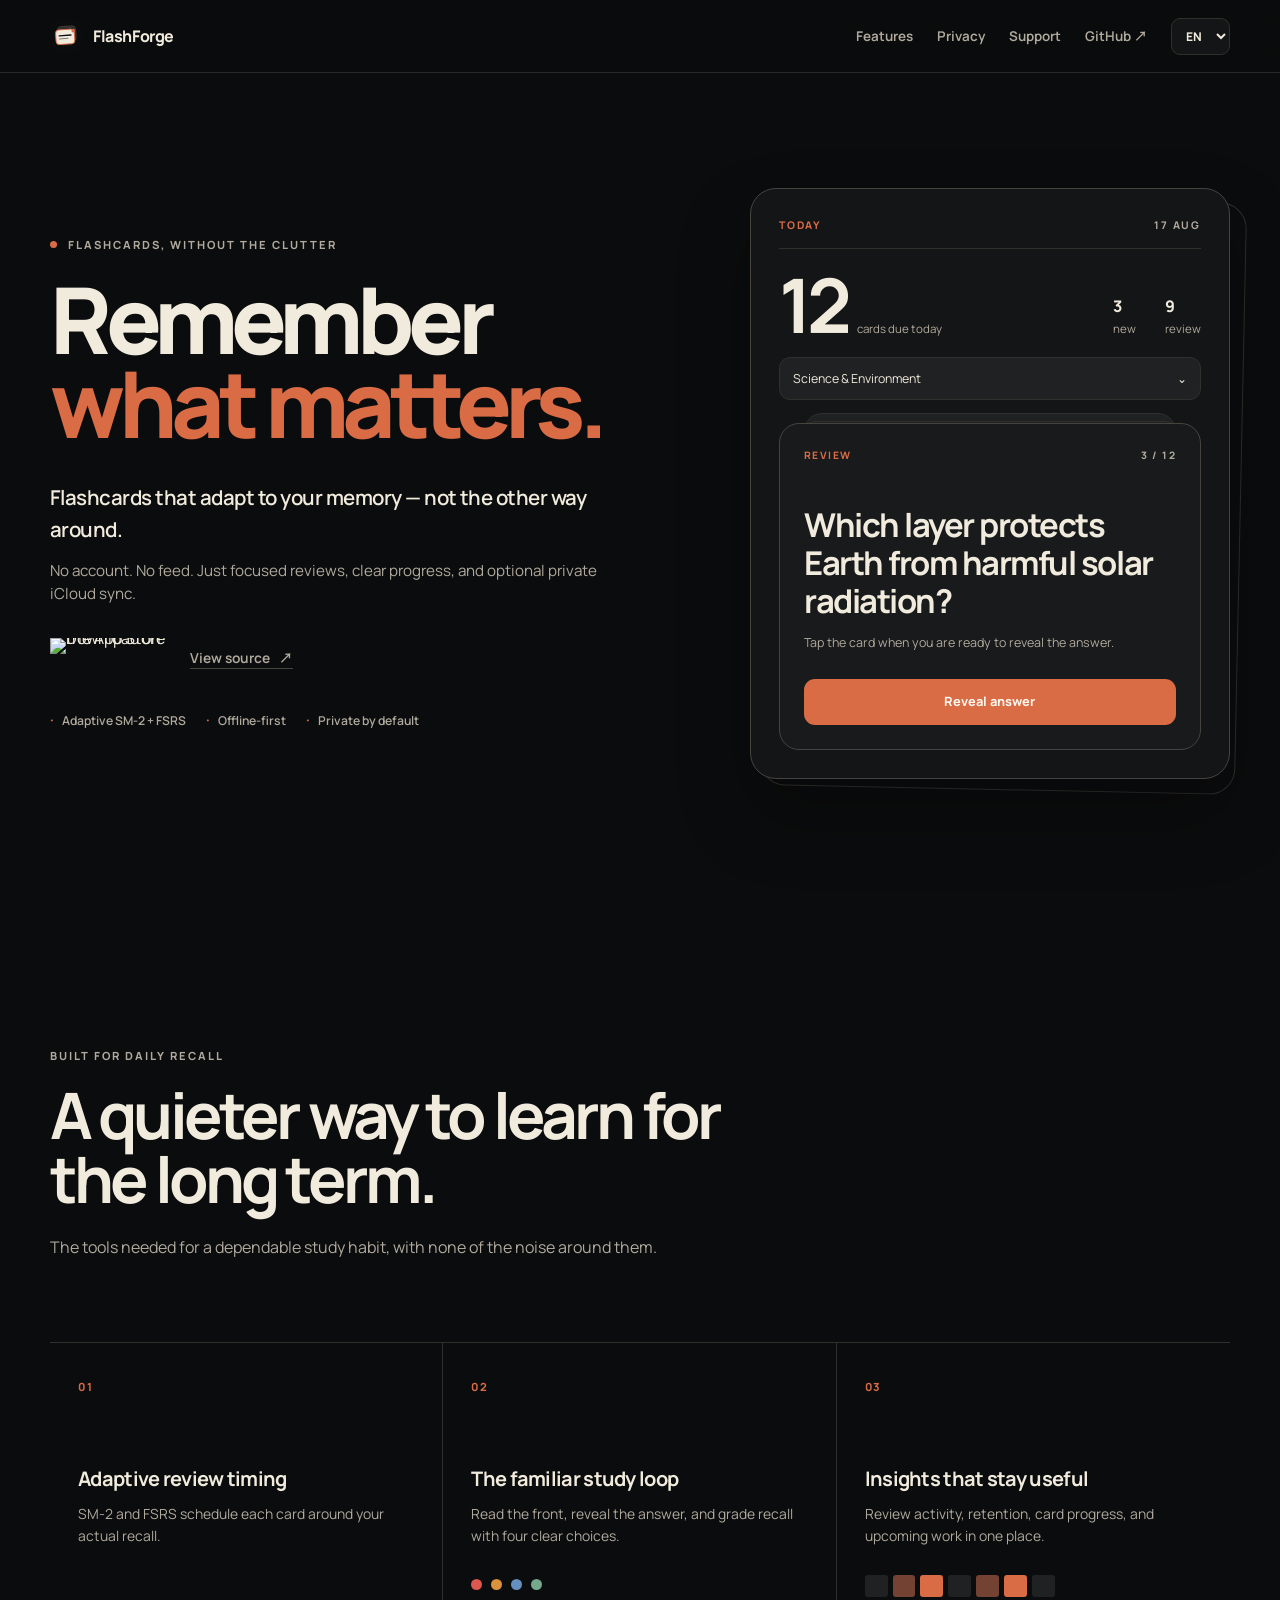
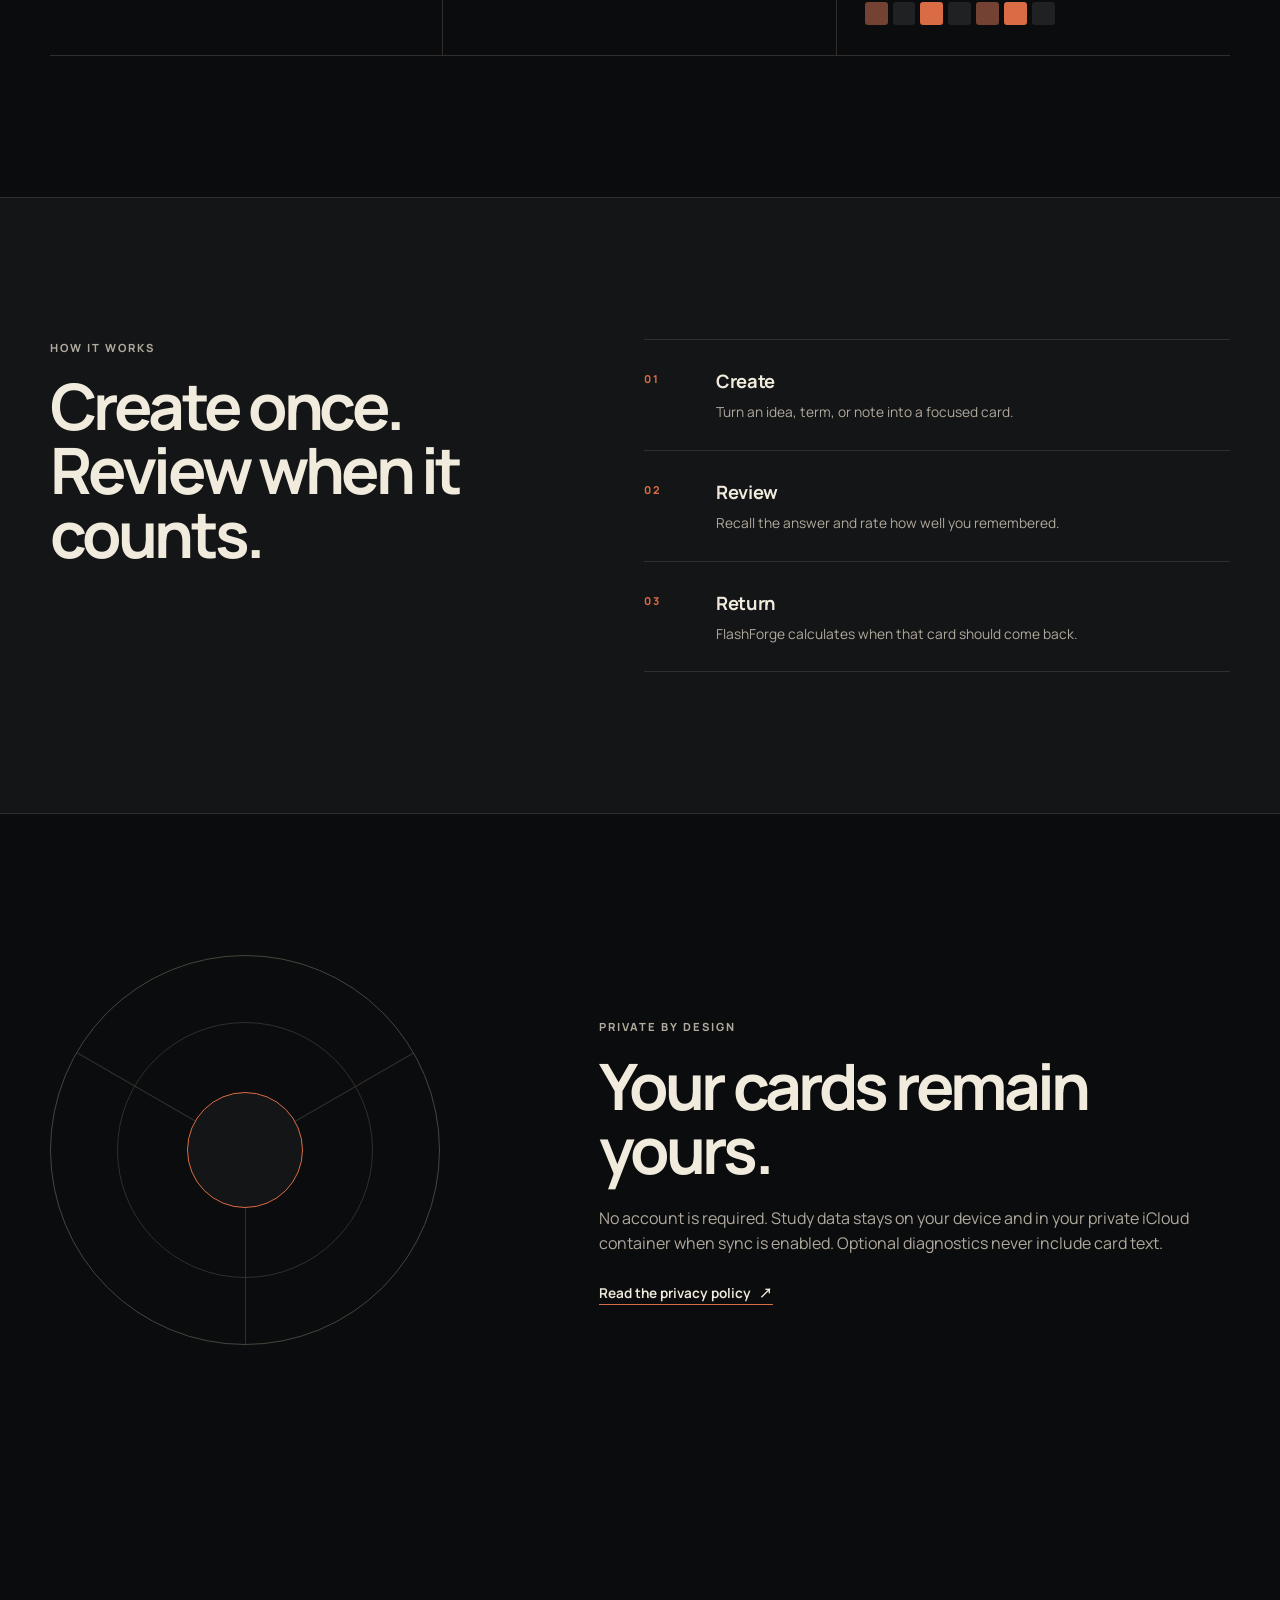
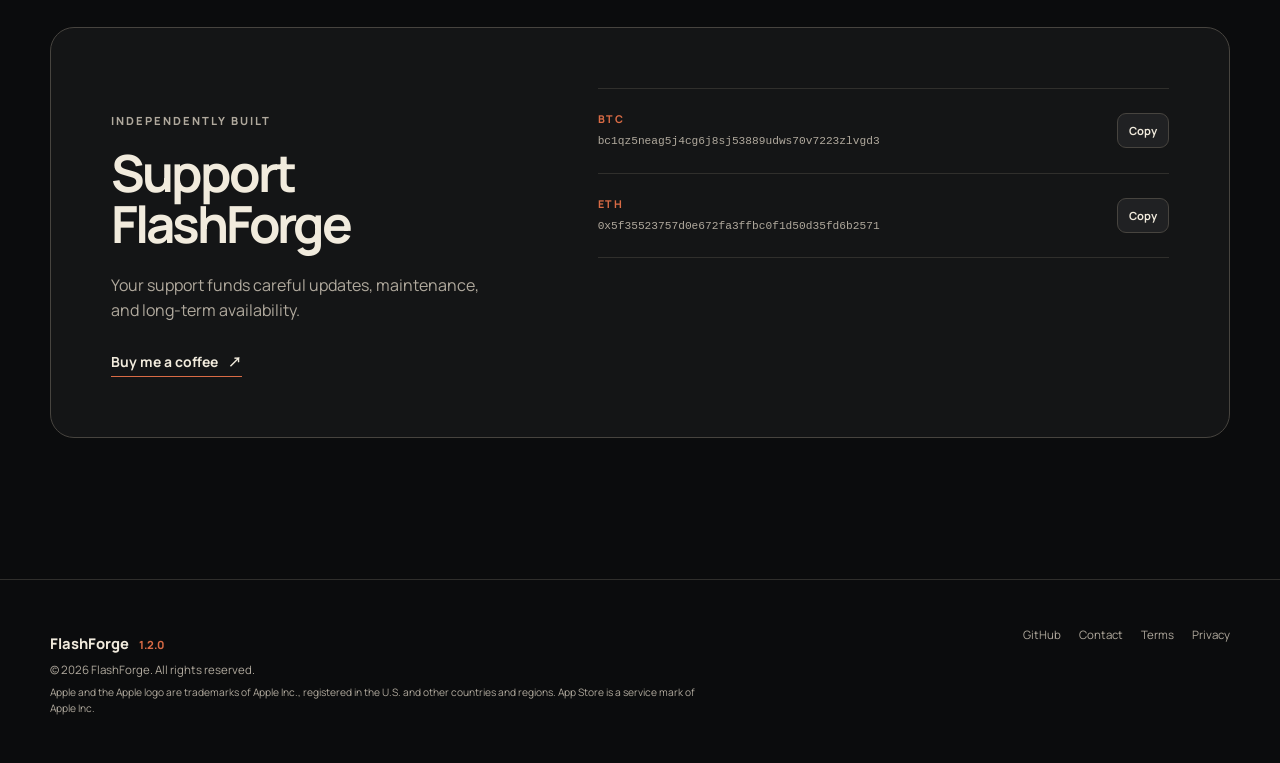
==== commit 92248a52: "feat: refresh FlashForge design for 1.2.0" ====
--- a/docs/index.html
+++ b/docs/index.html
@@ -3,7 +3,7 @@
 <head>
   <meta charset="UTF-8">
   <meta name="viewport" content="width=device-width, initial-scale=1.0">
-  <title>FlashForge — Smart Flashcards for Lasting Memory</title>
+  <title>FlashForge — Private flashcards for lasting memory</title>
   <meta name="description" content="FlashForge is a private, offline-first flashcard app with adaptive spaced repetition and clear study insights.">
   <meta property="og:title" content="FlashForge — Remember what matters">
   <meta property="og:description" content="Private flashcards, adaptive reviews, and useful insights — without an account.">
@@ -14,9 +14,9 @@
   <meta name="twitter:title" content="FlashForge — Remember what matters">
   <meta name="twitter:description" content="Private flashcards, adaptive reviews, and useful insights — without an account.">
   <meta name="twitter:image" content="https://bbdyno.github.io/FlashForge/assets/og.png">
-  <meta name="theme-color" content="#f6f6f1">
+  <meta name="theme-color" content="#0b0c0d">
   <meta name="apple-itunes-app" content="app-id=6759084535">
-  <link rel="icon" href="assets/flashforge-icon.png" type="image/png">
+  <link rel="icon" href="assets/brand-mark.svg" type="image/svg+xml">
   <link rel="preconnect" href="https://fonts.googleapis.com">
   <link rel="preconnect" href="https://fonts.gstatic.com" crossorigin>
   <link href="https://fonts.googleapis.com/css2?family=Manrope:wght@400;500;600;700;800&amp;family=Noto+Sans+KR:wght@400;500;600;700&amp;display=swap" rel="stylesheet">
@@ -27,18 +27,15 @@
   <header class="site-header">
     <nav class="nav container" aria-label="Primary navigation">
       <a class="brand" href="#top" aria-label="FlashForge home">
-        <img src="assets/flashforge-icon.png" alt="">
+        <img src="assets/brand-mark.svg" alt="">
         <span>FlashForge</span>
       </a>
 
       <div class="nav-right">
         <a href="#features" data-i18n="nav_features">Features</a>
+        <a href="#privacy" data-i18n="nav_privacy">Privacy</a>
         <a href="#support" data-i18n="nav_support">Support</a>
-        <a class="nav-store" href="https://apps.apple.com/app/id6759084535" target="_blank" rel="noreferrer">
-          <span data-i18n="nav_store">App Store</span>
-          <span aria-hidden="true">↗</span>
-        </a>
-
+        <a href="https://github.com/bbdyno/FlashForge" target="_blank" rel="noreferrer">GitHub ↗</a>
         <label class="lang-wrap" for="langSelect">
           <span class="visually-hidden" data-i18n="lang_label">Language</span>
           <select id="langSelect" aria-label="Language selector">
@@ -53,26 +50,20 @@
   <main id="top">
     <section class="hero container">
       <div class="hero-copy">
-        <p class="eyebrow"><span></span><span data-i18n="hero_badge">AVAILABLE ON THE APP STORE</span></p>
+        <p class="eyebrow"><span></span><span data-i18n="hero_badge">FLASHCARDS, WITHOUT THE CLUTTER</span></p>
         <h1>
           <span data-i18n="hero_title_1">Remember</span>
           <span data-i18n="hero_title_2">what matters.</span>
         </h1>
-        <p class="hero-sub" data-i18n="hero_sub">
-          Flashcards that adapt to your memory — not the other way around.
-        </p>
-        <p class="hero-desc" data-i18n="hero_desc">
-          No account. No clutter. Just focused reviews, clear progress, and optional private iCloud sync.
-        </p>
-
-        <div class="cta-row">
-          <a class="btn btn-primary" href="https://apps.apple.com/app/id6759084535" target="_blank" rel="noreferrer">
-            <span data-i18n="cta_appstore">Get FlashForge</span>
-            <span aria-hidden="true">↗</span>
+        <p class="hero-sub" data-i18n="hero_sub">Flashcards that adapt to your memory — not the other way around.</p>
+        <p class="hero-desc" data-i18n="hero_desc">No account. No feed. Just focused reviews, clear progress, and optional private iCloud sync.</p>
+
+        <div class="store-row">
+          <a class="app-store-link" href="https://apps.apple.com/app/id6759084535" target="_blank" rel="noreferrer" aria-label="Download FlashForge on the App Store">
+            <img src="https://developer.apple.com/assets/elements/badges/download-on-the-app-store.svg" alt="Download on the App Store" width="120" height="40">
           </a>
-          <a class="btn btn-secondary" href="https://github.com/bbdyno/FlashForge" target="_blank" rel="noreferrer">
-            <span data-i18n="cta_github">View source</span>
-            <span aria-hidden="true">↗</span>
+          <a class="source-link" href="https://github.com/bbdyno/FlashForge" target="_blank" rel="noreferrer">
+            <span data-i18n="cta_github">View source</span><span aria-hidden="true">↗</span>
           </a>
         </div>
 
@@ -84,104 +75,92 @@
       </div>
 
       <div class="product-preview" aria-label="FlashForge interface preview">
-        <div class="preview-topline">
-          <span class="preview-dot"></span>
+        <div class="preview-masthead">
           <span data-i18n="preview_eyebrow">TODAY</span>
-        </div>
-        <h2 data-i18n="preview_title">Today's review</h2>
-        <div class="preview-filter">
-          <span data-i18n="preview_deck">All decks</span>
+          <span>17 AUG</span>
+        </div>
+        <div class="preview-summary">
+          <div>
+            <strong>12</strong>
+            <span data-i18n="preview_due">cards due today</span>
+          </div>
+          <dl>
+            <div><dt>3</dt><dd data-i18n="preview_new">new</dd></div>
+            <div><dt>9</dt><dd data-i18n="preview_review">review</dd></div>
+          </dl>
+        </div>
+        <button class="preview-filter" type="button" tabindex="-1">
+          <span data-i18n="preview_deck">Science &amp; Environment</span>
           <span aria-hidden="true">⌄</span>
-        </div>
-        <p class="preview-status"><span>✓</span><span data-i18n="preview_state">12 cards ready</span></p>
-
-        <div class="preview-card">
+        </button>
+
+        <div class="preview-stack" aria-hidden="true"><i></i><i></i></div>
+        <article class="preview-card">
           <div class="preview-card-head">
-            <span class="preview-symbol" aria-hidden="true">A</span>
-            <span class="preview-label" data-i18n="preview_label">REVIEW</span>
+            <span data-i18n="preview_label">REVIEW</span>
+            <span>3 / 12</span>
           </div>
-          <h3 data-i18n="preview_card_title">What do you want to remember?</h3>
-          <p data-i18n="preview_card_note">Focus on one idea. FlashForge handles the timing.</p>
+          <h2 data-i18n="preview_card_title">Which layer protects Earth from harmful solar radiation?</h2>
+          <p data-i18n="preview_card_note">Tap the card when you are ready to reveal the answer.</p>
           <div class="preview-action" data-i18n="preview_action">Reveal answer</div>
-        </div>
-
-        <div class="preview-insight">
-          <div>
-            <span data-i18n="preview_insights">LAST 7 DAYS</span>
-            <strong>86</strong>
-          </div>
-          <p data-i18n="preview_reviews">reviews completed</p>
-          <div class="preview-bars" aria-hidden="true">
-            <i style="height: 34%"></i><i style="height: 56%"></i><i style="height: 44%"></i>
-            <i style="height: 74%"></i><i style="height: 63%"></i><i style="height: 88%"></i><i style="height: 100%"></i>
-          </div>
-        </div>
+        </article>
       </div>
     </section>
 
     <section id="features" class="section container">
       <div class="section-intro">
-        <p class="section-label" data-i18n="features_label">DESIGNED FOR DAILY RECALL</p>
-        <h2 data-i18n="features_title">A calmer way to learn for the long term.</h2>
-        <p data-i18n="features_sub">Everything you need to build a reliable study habit. Nothing you do not.</p>
+        <p class="section-label" data-i18n="features_label">BUILT FOR DAILY RECALL</p>
+        <h2 data-i18n="features_title">A quieter way to learn for the long term.</h2>
+        <p data-i18n="features_sub">The tools needed for a dependable study habit, with none of the noise around them.</p>
       </div>
 
       <div class="feature-grid">
         <article class="feature-card">
           <span class="feature-number">01</span>
           <h3 data-i18n="f1_title">Adaptive review timing</h3>
-          <p data-i18n="f1_desc">SM-2 and FSRS work together to schedule each card around your actual memory.</p>
-        </article>
-
-        <article class="feature-card feature-card-accent">
+          <p data-i18n="f1_desc">SM-2 and FSRS schedule each card around your actual recall.</p>
+        </article>
+        <article class="feature-card">
           <span class="feature-number">02</span>
-          <h3 data-i18n="f4_title">Insights you can use</h3>
-          <p data-i18n="f4_desc">See review activity, retention, streaks, card progress, and what is due next.</p>
-          <div class="mini-heatmap" aria-hidden="true">
-            <i></i><i></i><i class="on"></i><i></i><i class="mid"></i><i class="on"></i><i></i>
-            <i class="mid"></i><i></i><i></i><i class="on"></i><i></i><i class="mid"></i><i class="on"></i>
-            <i></i><i class="on"></i><i class="mid"></i><i></i><i></i><i class="on"></i><i class="mid"></i>
-          </div>
-        </article>
-
+          <h3 data-i18n="f2_title">The familiar study loop</h3>
+          <p data-i18n="f2_desc">Read the front, reveal the answer, and grade recall with four clear choices.</p>
+          <div class="grade-sample" aria-hidden="true"><i></i><i></i><i></i><i></i></div>
+        </article>
         <article class="feature-card">
           <span class="feature-number">03</span>
-          <h3 data-i18n="f6_title">Your data stays yours</h3>
-          <p data-i18n="f6_desc">Study without an account. Keep data on-device, use private iCloud sync, or export a backup.</p>
-        </article>
-      </div>
-    </section>
-
-    <section class="routine-section">
-      <div class="container routine-layout">
-        <div class="routine-heading">
-          <p class="section-label" data-i18n="flow_label">A SIMPLE RHYTHM</p>
-          <h2 data-i18n="flow_title">Build once. Review at the right time.</h2>
-        </div>
-
+          <h3 data-i18n="f3_title">Insights that stay useful</h3>
+          <p data-i18n="f3_desc">Review activity, retention, card progress, and upcoming work in one place.</p>
+          <div class="mini-heatmap" aria-hidden="true">
+            <i></i><i class="mid"></i><i class="on"></i><i></i><i class="mid"></i><i class="on"></i><i></i>
+            <i class="mid"></i><i></i><i class="on"></i><i></i><i class="mid"></i><i class="on"></i><i></i>
+          </div>
+        </article>
+      </div>
+    </section>
+
+    <section class="process-section">
+      <div class="container process-layout">
+        <div class="process-heading">
+          <p class="section-label" data-i18n="flow_label">HOW IT WORKS</p>
+          <h2 data-i18n="flow_title">Create once. Review when it counts.</h2>
+        </div>
         <ol class="flow-list">
-          <li>
-            <span>01</span>
-            <div>
-              <h3 data-i18n="flow_1_title">Create</h3>
-              <p data-i18n="flow_1_desc">Turn ideas, vocabulary, or notes into focused cards.</p>
-            </div>
-          </li>
-          <li>
-            <span>02</span>
-            <div>
-              <h3 data-i18n="flow_2_title">Review</h3>
-              <p data-i18n="flow_2_desc">Rate your recall and let the scheduler adjust the next interval.</p>
-            </div>
-          </li>
-          <li>
-            <span>03</span>
-            <div>
-              <h3 data-i18n="flow_3_title">Retain</h3>
-              <p data-i18n="flow_3_desc">Use clear trends to stay consistent without chasing a perfect streak.</p>
-            </div>
-          </li>
+          <li><span>01</span><div><h3 data-i18n="flow_1_title">Create</h3><p data-i18n="flow_1_desc">Turn an idea, term, or note into a focused card.</p></div></li>
+          <li><span>02</span><div><h3 data-i18n="flow_2_title">Review</h3><p data-i18n="flow_2_desc">Recall the answer and rate how well you remembered.</p></div></li>
+          <li><span>03</span><div><h3 data-i18n="flow_3_title">Return</h3><p data-i18n="flow_3_desc">FlashForge calculates when that card should come back.</p></div></li>
         </ol>
+      </div>
+    </section>
+
+    <section id="privacy" class="section container privacy-layout">
+      <div class="privacy-mark" aria-hidden="true">
+        <span></span><span></span><span></span>
+      </div>
+      <div class="privacy-copy">
+        <p class="section-label" data-i18n="privacy_label">PRIVATE BY DESIGN</p>
+        <h2 data-i18n="privacy_title">Your cards remain yours.</h2>
+        <p data-i18n="privacy_desc">No account is required. Study data stays on your device and in your private iCloud container when sync is enabled. Optional diagnostics never include card text.</p>
+        <a href="privacy.html"><span data-i18n="privacy_link">Read the privacy policy</span> ↗</a>
       </div>
     </section>
 
@@ -190,22 +169,14 @@
         <div class="support-copy">
           <p class="section-label" data-i18n="support_label">INDEPENDENTLY BUILT</p>
           <h2 data-i18n="support_title">Support FlashForge</h2>
-          <p data-i18n="support_sub">Your support helps fund thoughtful updates, maintenance, and long-term availability.</p>
+          <p data-i18n="support_sub">Your support funds careful updates, maintenance, and long-term availability.</p>
           <a href="https://buymeacoffee.com/bbdyno" target="_blank" rel="noreferrer" class="coffee-link">
-            <span data-i18n="support_coffee_btn">Buy me a coffee</span>
-            <span aria-hidden="true">↗</span>
+            <span data-i18n="support_coffee_btn">Buy me a coffee</span><span aria-hidden="true">↗</span>
           </a>
         </div>
-
         <div class="wallet-list">
-          <div class="wallet">
-            <div><span>BTC</span><code id="btcAddress">bc1qz5neag5j4cg6j8sj53889udws70v7223zlvgd3</code></div>
-            <button class="copy-btn" data-copy-target="btcAddress" data-i18n="copy_btn">Copy</button>
-          </div>
-          <div class="wallet">
-            <div><span>ETH</span><code id="ethAddress">0x5f35523757d0e672fa3ffbc0f1d50d35fd6b2571</code></div>
-            <button class="copy-btn" data-copy-target="ethAddress" data-i18n="copy_btn">Copy</button>
-          </div>
+          <div class="wallet"><div><span>BTC</span><code id="btcAddress">bc1qz5neag5j4cg6j8sj53889udws70v7223zlvgd3</code></div><button class="copy-btn" data-copy-target="btcAddress" data-i18n="copy_btn">Copy</button></div>
+          <div class="wallet"><div><span>ETH</span><code id="ethAddress">0x5f35523757d0e672fa3ffbc0f1d50d35fd6b2571</code></div><button class="copy-btn" data-copy-target="ethAddress" data-i18n="copy_btn">Copy</button></div>
         </div>
       </div>
     </section>
@@ -214,10 +185,10 @@
   <footer class="site-footer">
     <div class="container footer-inner">
       <div>
-        <p class="footer-brand">FlashForge</p>
+        <p class="footer-brand">FlashForge <span>1.2.0</span></p>
         <p data-i18n="footer_rights">© 2026 FlashForge. All rights reserved.</p>
-      </div>
-
+        <p class="apple-credit">Apple and the Apple logo are trademarks of Apple Inc., registered in the U.S. and other countries and regions. App Store is a service mark of Apple Inc.</p>
+      </div>
       <div class="footer-links">
         <a href="https://github.com/bbdyno/FlashForge" target="_blank" rel="noreferrer">GitHub</a>
         <a href="mailto:della.kimko@gmail.com" data-i18n="footer_contact">Contact</a>
@@ -226,7 +197,6 @@
       </div>
     </div>
   </footer>
-
   <div id="toast" class="toast" role="status" aria-live="polite"></div>
 </body>
 </html>
--- a/docs/assets/styles.css
+++ b/docs/assets/styles.css
@@ -1,20 +1,17 @@
 :root {
-  color-scheme: light;
-  --bg: #f6f6f1;
-  --surface: #fffffc;
-  --surface-soft: #ecece7;
-  --text: #17181b;
-  --text-soft: #676970;
-  --line: #deded7;
-  --accent: #5a50d3;
-  --accent-hover: #4b42be;
-  --accent-soft: #ece9fb;
-  --dark: #111214;
-  --dark-surface: #1b1c1f;
-  --dark-line: #303137;
-  --dark-text: #f5f5f0;
-  --dark-muted: #a1a2a8;
-  --radius: 18px;
+  color-scheme: dark;
+  --bg: #0b0c0d;
+  --surface: #141516;
+  --surface-raised: #191a1b;
+  --surface-soft: #202123;
+  --paper: #f1ebdd;
+  --paper-muted: #b0a99d;
+  --ink: #111214;
+  --line: #302f2c;
+  --line-strong: #47443f;
+  --copper: #d96b45;
+  --copper-deep: #a8472b;
+  --sage: #74a98e;
   --container: 1180px;
 }
 
@@ -34,8 +31,9 @@
 
 body {
   min-height: 100vh;
+  overflow-x: hidden;
   background: var(--bg);
-  color: var(--text);
+  color: var(--paper);
   font-family: "Manrope", "Noto Sans KR", sans-serif;
   line-height: 1.55;
   -webkit-font-smoothing: antialiased;
@@ -54,8 +52,8 @@
 a:focus-visible,
 button:focus-visible,
 select:focus-visible {
-  outline: 3px solid color-mix(in srgb, var(--accent) 42%, transparent);
-  outline-offset: 3px;
+  outline: 2px solid var(--copper);
+  outline-offset: 4px;
 }
 
 .container {
@@ -79,10 +77,10 @@
   position: sticky;
   top: 0;
   z-index: 20;
-  border-bottom: 1px solid color-mix(in srgb, var(--line) 80%, transparent);
-  background: color-mix(in srgb, var(--bg) 88%, transparent);
-  backdrop-filter: blur(18px);
-  -webkit-backdrop-filter: blur(18px);
+  border-bottom: 1px solid color-mix(in srgb, var(--line) 82%, transparent);
+  background: color-mix(in srgb, var(--bg) 92%, transparent);
+  backdrop-filter: blur(16px);
+  -webkit-backdrop-filter: blur(16px);
 }
 
 .nav {
@@ -90,14 +88,14 @@
   display: flex;
   align-items: center;
   justify-content: space-between;
-  gap: 24px;
+  gap: 28px;
 }
 
 .brand {
   display: inline-flex;
   align-items: center;
-  gap: 10px;
-  font-size: 1.05rem;
+  gap: 11px;
+  font-size: 1rem;
   font-weight: 750;
   letter-spacing: -0.025em;
 }
@@ -111,79 +109,69 @@
 .nav-right {
   display: flex;
   align-items: center;
-  gap: 22px;
+  gap: 24px;
 }
 
 .nav-right > a {
-  color: var(--text-soft);
-  font-size: 0.9rem;
-  font-weight: 600;
+  color: var(--paper-muted);
+  font-size: 0.84rem;
+  font-weight: 650;
   transition: color 160ms ease;
 }
 
 .nav-right > a:hover {
-  color: var(--text);
-}
-
-.nav-right .nav-store {
-  display: inline-flex;
-  align-items: center;
-  gap: 7px;
-  padding: 9px 13px;
+  color: var(--paper);
+}
+
+.lang-wrap select {
+  min-width: 58px;
+  padding: 8px 10px;
   border: 1px solid var(--line);
-  border-radius: 12px;
+  border-radius: 9px;
   background: var(--surface);
-  color: var(--text);
-}
-
-.lang-wrap select {
-  padding: 9px 28px 9px 10px;
-  border: 1px solid var(--line);
-  border-radius: 10px;
-  background: var(--surface);
-  color: var(--text);
-  font-size: 0.8rem;
-  font-weight: 700;
+  color: var(--paper);
+  font-size: 0.75rem;
+  font-weight: 750;
   cursor: pointer;
 }
 
 .hero {
   min-height: calc(100vh - 72px);
-  padding-top: clamp(72px, 10vw, 132px);
-  padding-bottom: clamp(72px, 9vw, 120px);
+  padding-top: clamp(68px, 9vw, 120px);
+  padding-bottom: clamp(84px, 10vw, 136px);
   display: grid;
-  grid-template-columns: minmax(0, 1.12fr) minmax(380px, 0.88fr);
-  gap: clamp(48px, 7vw, 96px);
+  grid-template-columns: minmax(0, 1.05fr) minmax(400px, 0.95fr);
+  gap: clamp(52px, 8vw, 108px);
   align-items: center;
 }
 
 .eyebrow,
 .section-label {
   margin: 0;
-  color: var(--text-soft);
-  font-size: 0.74rem;
-  font-weight: 750;
-  letter-spacing: 0.16em;
+  color: var(--paper-muted);
+  font-size: 0.7rem;
+  font-weight: 750;
+  letter-spacing: 0.18em;
 }
 
 .eyebrow {
   display: flex;
   align-items: center;
-  gap: 10px;
+  gap: 11px;
 }
 
 .eyebrow > span:first-child {
   width: 7px;
   height: 7px;
   border-radius: 50%;
-  background: var(--accent);
+  background: var(--copper);
 }
 
 .hero h1 {
-  max-width: 760px;
-  margin: 24px 0 0;
-  font-size: clamp(3.6rem, 7.4vw, 7rem);
-  line-height: 0.92;
+  max-width: 700px;
+  margin: 25px 0 0;
+  font-size: clamp(3.75rem, 7.2vw, 6.9rem);
+  line-height: 0.91;
   letter-spacing: -0.07em;
   font-weight: 800;
 }
@@ -193,326 +181,342 @@
 }
 
 .hero h1 span:last-child {
-  color: var(--accent);
+  color: var(--copper);
 }
 
 .hero-sub {
-  max-width: 620px;
-  margin: 34px 0 0;
-  color: var(--text);
-  font-size: clamp(1.12rem, 1.8vw, 1.38rem);
+  max-width: 610px;
+  margin: 36px 0 0;
+  font-size: clamp(1.05rem, 1.6vw, 1.28rem);
   font-weight: 600;
   letter-spacing: -0.025em;
 }
 
 .hero-desc {
-  max-width: 610px;
-  margin: 12px 0 0;
-  color: var(--text-soft);
-  font-size: 1rem;
-}
-
-.cta-row {
+  max-width: 570px;
+  margin: 13px 0 0;
+  color: var(--paper-muted);
+  font-size: 0.95rem;
+}
+
+.store-row {
   margin-top: 32px;
   display: flex;
   flex-wrap: wrap;
-  gap: 10px;
-}
-
-.btn {
-  min-height: 52px;
-  padding: 0 18px;
+  align-items: center;
+  gap: 20px;
+}
+
+.app-store-link {
+  display: inline-flex;
+  min-height: 40px;
+  line-height: 0;
+}
+
+.app-store-link img {
+  display: block;
+  width: auto;
+  height: 40px;
+}
+
+.source-link {
   display: inline-flex;
   align-items: center;
-  justify-content: center;
-  gap: 12px;
-  border: 1px solid transparent;
-  border-radius: 14px;
-  font-size: 0.92rem;
-  font-weight: 700;
-  transition: background 160ms ease, border-color 160ms ease, color 160ms ease;
-}
-
-.btn-primary {
-  background: var(--accent);
-  color: #fff;
-}
-
-.btn-primary:hover {
-  background: var(--accent-hover);
-}
-
-.btn-secondary {
-  border-color: var(--line);
-  background: var(--surface);
-  color: var(--text);
-}
-
-.btn-secondary:hover {
-  border-color: color-mix(in srgb, var(--text-soft) 50%, var(--line));
+  gap: 9px;
+  border-bottom: 1px solid var(--line-strong);
+  color: var(--paper-muted);
+  font-size: 0.86rem;
+  font-weight: 650;
+  transition: color 160ms ease, border-color 160ms ease;
+}
+
+.source-link:hover {
+  border-color: var(--copper);
+  color: var(--paper);
 }
 
 .trust-row {
-  margin: 28px 0 0;
+  margin: 30px 0 0;
   padding: 0;
   display: flex;
   flex-wrap: wrap;
-  gap: 10px 18px;
+  gap: 10px 20px;
   list-style: none;
-  color: var(--text-soft);
-  font-size: 0.82rem;
+  color: var(--paper-muted);
+  font-size: 0.76rem;
   font-weight: 600;
 }
 
-.trust-row li {
-  display: flex;
-  align-items: center;
-  gap: 8px;
-}
-
 .trust-row li::before {
-  content: "✓";
-  color: var(--accent);
-  font-weight: 800;
+  content: "·";
+  margin-right: 8px;
+  color: var(--copper);
+  font-size: 1.2em;
 }
 
 .product-preview {
   position: relative;
-  width: min(100%, 470px);
+  width: min(100%, 480px);
   justify-self: end;
-  padding: 30px;
-  border: 1px solid var(--dark-line);
-  border-radius: 30px;
-  background: var(--dark);
-  color: var(--dark-text);
-  box-shadow: 0 28px 70px rgba(17, 18, 20, 0.16);
-}
-
-.preview-topline {
-  display: flex;
-  align-items: center;
-  gap: 9px;
-  color: var(--dark-muted);
+  padding: 28px;
+  border: 1px solid var(--line-strong);
+  border-radius: 26px;
+  background: var(--surface);
+  box-shadow: 0 36px 72px rgba(0, 0, 0, 0.28);
+}
+
+.product-preview::before {
+  content: "";
+  position: absolute;
+  inset: 9px -12px -13px 14px;
+  z-index: -1;
+  border: 1px solid var(--line);
+  border-radius: 26px;
+  background: var(--bg);
+  transform: rotate(1.2deg);
+}
+
+.preview-masthead {
+  display: flex;
+  justify-content: space-between;
+  padding-bottom: 14px;
+  border-bottom: 1px solid var(--line);
+  color: var(--paper-muted);
+  font-size: 0.66rem;
+  font-weight: 750;
+  letter-spacing: 0.17em;
+}
+
+.preview-masthead span:first-child {
+  color: var(--copper);
+}
+
+.preview-summary {
+  padding: 24px 0 20px;
+  display: flex;
+  align-items: flex-end;
+  justify-content: space-between;
+  gap: 20px;
+}
+
+.preview-summary > div {
+  display: flex;
+  align-items: baseline;
+  gap: 11px;
+}
+
+.preview-summary strong {
+  font-size: clamp(3.4rem, 6vw, 4.7rem);
+  line-height: 0.85;
+  letter-spacing: -0.07em;
+}
+
+.preview-summary > div span,
+.preview-summary dd {
+  color: var(--paper-muted);
   font-size: 0.72rem;
-  font-weight: 750;
-  letter-spacing: 0.15em;
-}
-
-.preview-dot {
-  width: 6px;
-  height: 6px;
-  border-radius: 50%;
-  background: #8078f2;
-}
-
-.product-preview > h2 {
-  margin: 13px 0 16px;
-  font-size: clamp(2.1rem, 4vw, 2.85rem);
-  line-height: 1;
-  letter-spacing: -0.055em;
+}
+
+.preview-summary dl {
+  margin: 0;
+  display: flex;
+  gap: 18px;
+}
+
+.preview-summary dl div {
+  min-width: 34px;
+}
+
+.preview-summary dt {
+  font-size: 1rem;
+  font-weight: 750;
+}
+
+.preview-summary dd {
+  margin: 1px 0 0;
 }
 
 .preview-filter {
-  width: fit-content;
-  padding: 8px 11px;
-  display: flex;
-  gap: 18px;
-  align-items: center;
-  border-radius: 10px;
-  background: #242529;
-  color: var(--dark-text);
+  width: 100%;
+  padding: 11px 13px;
+  display: flex;
+  justify-content: space-between;
+  border: 1px solid var(--line);
+  border-radius: 11px;
+  background: var(--surface-soft);
+  color: var(--paper);
+  font-size: 0.77rem;
+  text-align: left;
+  pointer-events: none;
+}
+
+.preview-stack {
+  position: relative;
+  height: 20px;
+  margin: 20px 14px -17px;
+}
+
+.preview-stack i {
+  position: absolute;
+  left: 0;
+  right: 0;
+  height: 36px;
+  border: 1px solid var(--line);
+  border-radius: 18px;
+  background: var(--surface-soft);
+}
+
+.preview-stack i:first-child {
+  top: -7px;
+  inset-inline: 11px;
+}
+
+.preview-stack i:last-child {
+  top: 1px;
+  inset-inline: 5px;
+}
+
+.preview-card {
+  position: relative;
+  min-height: 290px;
+  padding: 24px;
+  display: flex;
+  flex-direction: column;
+  border: 1px solid var(--line-strong);
+  border-radius: 20px;
+  background: var(--surface-raised);
+}
+
+.preview-card-head {
+  display: flex;
+  justify-content: space-between;
+  color: var(--paper-muted);
+  font-size: 0.64rem;
+  font-weight: 750;
+  letter-spacing: 0.14em;
+}
+
+.preview-card-head span:first-child {
+  color: var(--copper);
+}
+
+.preview-card h2 {
+  margin: 42px 0 0;
+  font-size: clamp(1.5rem, 3vw, 2.05rem);
+  line-height: 1.15;
+  letter-spacing: -0.045em;
+}
+
+.preview-card p {
+  margin: 14px 0 26px;
+  color: var(--paper-muted);
   font-size: 0.78rem;
-  font-weight: 650;
-}
-
-.preview-status {
-  margin: 12px 0 20px;
-  display: flex;
-  gap: 8px;
-  align-items: center;
-  color: var(--dark-muted);
-  font-size: 0.74rem;
-  font-weight: 600;
-}
-
-.preview-status span:first-child {
-  color: #8078f2;
-}
-
-.preview-card {
-  padding: 22px;
-  border: 1px solid var(--dark-line);
-  border-radius: 18px;
-  background: var(--dark-surface);
-}
-
-.preview-card-head {
-  display: flex;
-  align-items: center;
-  justify-content: space-between;
-}
-
-.preview-symbol {
-  width: 40px;
-  height: 40px;
-  display: grid;
-  place-items: center;
-  border-radius: 12px;
-  background: #27283b;
-  color: #918af9;
-  font-weight: 800;
-}
-
-.preview-label {
-  padding: 5px 9px;
-  border-radius: 8px;
-  background: #27243e;
-  color: #9c96ff;
-  font-size: 0.62rem;
-  font-weight: 800;
-  letter-spacing: 0.1em;
-}
-
-.preview-card h3 {
-  margin: 26px 0 8px;
-  font-size: 1.35rem;
-  line-height: 1.22;
-  letter-spacing: -0.035em;
-}
-
-.preview-card p {
-  margin: 0;
-  color: var(--dark-muted);
-  font-size: 0.78rem;
 }
 
 .preview-action {
-  margin-top: 22px;
-  padding: 12px;
+  margin-top: auto;
+  padding: 13px;
   border-radius: 11px;
-  background: #8078f2;
-  color: #fff;
+  background: var(--copper);
+  color: #fff8ef;
+  font-size: 0.8rem;
+  font-weight: 750;
   text-align: center;
-  font-size: 0.78rem;
-  font-weight: 750;
-}
-
-.preview-insight {
-  margin-top: 12px;
-  padding: 17px 18px;
-  display: grid;
-  grid-template-columns: auto 1fr auto;
-  align-items: end;
-  gap: 12px;
-  border: 1px solid var(--dark-line);
-  border-radius: 16px;
-  background: var(--dark-surface);
-}
-
-.preview-insight span {
-  display: block;
-  color: var(--dark-muted);
-  font-size: 0.56rem;
-  font-weight: 750;
-  letter-spacing: 0.12em;
-}
-
-.preview-insight strong {
-  display: block;
-  margin-top: 2px;
-  font-size: 1.75rem;
-  line-height: 1;
-}
-
-.preview-insight p {
-  margin: 0;
-  color: var(--dark-muted);
-  font-size: 0.7rem;
-}
-
-.preview-bars {
-  height: 44px;
-  display: flex;
-  align-items: end;
-  gap: 4px;
-}
-
-.preview-bars i {
-  width: 6px;
-  min-height: 6px;
-  border-radius: 3px;
-  background: #8078f2;
 }
 
 .section {
-  padding-top: clamp(80px, 10vw, 136px);
-  padding-bottom: clamp(80px, 10vw, 136px);
+  padding-top: clamp(92px, 11vw, 154px);
+  padding-bottom: clamp(92px, 11vw, 154px);
 }
 
 .section-intro {
-  max-width: 760px;
+  max-width: 720px;
 }
 
 .section-intro h2,
-.routine-heading h2,
+.process-heading h2,
+.privacy-copy h2,
 .support-copy h2 {
   margin: 18px 0 0;
-  font-size: clamp(2.2rem, 4.8vw, 4.6rem);
-  line-height: 1.02;
+  font-size: clamp(2.4rem, 5vw, 4.8rem);
+  line-height: 1;
   letter-spacing: -0.06em;
 }
 
 .section-intro > p:last-child,
+.privacy-copy > p,
 .support-copy > p {
-  max-width: 640px;
-  margin: 20px 0 0;
-  color: var(--text-soft);
-  font-size: 1.02rem;
+  max-width: 610px;
+  margin: 24px 0 0;
+  color: var(--paper-muted);
 }
 
 .feature-grid {
-  margin-top: 56px;
+  margin-top: clamp(50px, 7vw, 82px);
   display: grid;
-  grid-template-columns: repeat(3, minmax(0, 1fr));
-  gap: 12px;
+  grid-template-columns: repeat(3, 1fr);
+  border-top: 1px solid var(--line);
+  border-bottom: 1px solid var(--line);
 }
 
 .feature-card {
-  min-height: 330px;
-  padding: 26px;
-  display: flex;
-  flex-direction: column;
-  border: 1px solid var(--line);
-  border-radius: var(--radius);
-  background: var(--surface);
+  min-height: 310px;
+  padding: 30px 28px;
+  border-right: 1px solid var(--line);
+}
+
+.feature-card:last-child {
+  border-right: 0;
 }
 
 .feature-number {
-  color: var(--accent);
-  font-size: 0.72rem;
-  font-weight: 800;
-  letter-spacing: 0.12em;
+  color: var(--copper);
+  font-size: 0.7rem;
+  font-weight: 750;
+  letter-spacing: 0.14em;
 }
 
 .feature-card h3 {
-  margin: auto 0 10px;
-  font-size: 1.45rem;
-  line-height: 1.15;
+  margin: 70px 0 0;
+  font-size: 1.25rem;
+  line-height: 1.2;
   letter-spacing: -0.035em;
 }
 
 .feature-card p {
-  margin: 0;
-  color: var(--text-soft);
-  font-size: 0.92rem;
-}
-
-.feature-card-accent {
-  background: var(--accent-soft);
+  margin: 12px 0 0;
+  color: var(--paper-muted);
+  font-size: 0.87rem;
+}
+
+.grade-sample {
+  margin-top: 32px;
+  display: flex;
+  gap: 9px;
+}
+
+.grade-sample i {
+  width: 11px;
+  height: 11px;
+  border-radius: 50%;
+  background: #db5750;
+}
+
+.grade-sample i:nth-child(2) {
+  background: #db923c;
+}
+
+.grade-sample i:nth-child(3) {
+  background: #648fbe;
+}
+
+.grade-sample i:nth-child(4) {
+  background: var(--sage);
 }
 
 .mini-heatmap {
-  margin-top: 24px;
+  max-width: 190px;
+  margin-top: 28px;
   display: grid;
   grid-template-columns: repeat(7, 1fr);
   gap: 5px;
@@ -520,42 +524,33 @@
 
 .mini-heatmap i {
   aspect-ratio: 1;
-  border: 1px solid color-mix(in srgb, var(--line) 80%, transparent);
-  border-radius: 4px;
-  background: color-mix(in srgb, var(--surface) 72%, transparent);
+  border-radius: 3px;
+  background: var(--surface-soft);
 }
 
 .mini-heatmap i.mid {
-  background: color-mix(in srgb, var(--accent) 48%, var(--surface));
+  background: color-mix(in srgb, var(--copper) 45%, var(--surface-soft));
 }
 
 .mini-heatmap i.on {
-  background: var(--accent);
-}
-
-.routine-section {
-  padding: clamp(80px, 10vw, 136px) 0;
-  background: var(--dark);
-  color: var(--dark-text);
-}
-
-.routine-layout {
+  background: var(--copper);
+}
+
+.process-section {
+  border-top: 1px solid var(--line);
+  border-bottom: 1px solid var(--line);
+  background: var(--surface);
+}
+
+.process-layout {
+  padding-top: clamp(92px, 11vw, 148px);
+  padding-bottom: clamp(92px, 11vw, 148px);
   display: grid;
   grid-template-columns: 0.9fr 1.1fr;
-  gap: clamp(54px, 8vw, 120px);
-}
-
-.routine-heading {
-  align-self: start;
-  position: sticky;
-  top: 112px;
-}
-
-.routine-heading .section-label {
-  color: #918af9;
-}
-
-.routine-heading h2 {
+  gap: clamp(60px, 9vw, 130px);
+}
+
+.process-heading h2 {
   max-width: 520px;
 }
 
@@ -563,281 +558,327 @@
   margin: 0;
   padding: 0;
   list-style: none;
+  counter-reset: flow;
 }
 
 .flow-list li {
-  min-height: 154px;
-  padding: 24px 0;
+  padding: 27px 0;
   display: grid;
-  grid-template-columns: 56px 1fr;
-  gap: 16px;
-  border-top: 1px solid var(--dark-line);
+  grid-template-columns: 54px 1fr;
+  gap: 18px;
+  border-top: 1px solid var(--line);
 }
 
 .flow-list li:last-child {
-  border-bottom: 1px solid var(--dark-line);
+  border-bottom: 1px solid var(--line);
 }
 
 .flow-list > li > span {
-  color: #918af9;
-  font-size: 0.72rem;
-  font-weight: 800;
+  padding-top: 4px;
+  color: var(--copper);
+  font-size: 0.68rem;
+  font-weight: 750;
+  letter-spacing: 0.12em;
 }
 
 .flow-list h3 {
   margin: 0;
-  font-size: 1.45rem;
-  letter-spacing: -0.035em;
+  font-size: 1.15rem;
+  letter-spacing: -0.025em;
 }
 
 .flow-list p {
-  max-width: 560px;
-  margin: 8px 0 0;
-  color: var(--dark-muted);
-  font-size: 0.94rem;
+  margin: 6px 0 0;
+  color: var(--paper-muted);
+  font-size: 0.86rem;
+}
+
+.privacy-layout {
+  display: grid;
+  grid-template-columns: minmax(300px, 0.8fr) minmax(0, 1.2fr);
+  gap: clamp(56px, 10vw, 150px);
+  align-items: center;
+}
+
+.privacy-mark {
+  position: relative;
+  width: min(100%, 390px);
+  aspect-ratio: 1;
+  border: 1px solid var(--line-strong);
+  border-radius: 50%;
+}
+
+.privacy-mark::before,
+.privacy-mark::after {
+  content: "";
+  position: absolute;
+  inset: 17%;
+  border: 1px solid var(--line);
+  border-radius: 50%;
+}
+
+.privacy-mark::after {
+  inset: 35%;
+  border-color: var(--copper);
+  background: var(--surface);
+}
+
+.privacy-mark span {
+  position: absolute;
+  left: 50%;
+  top: 50%;
+  width: 1px;
+  height: 50%;
+  background: var(--line);
+  transform-origin: top;
+}
+
+.privacy-mark span:nth-child(1) {
+  transform: rotate(0deg);
+}
+
+.privacy-mark span:nth-child(2) {
+  transform: rotate(120deg);
+}
+
+.privacy-mark span:nth-child(3) {
+  transform: rotate(240deg);
+}
+
+.privacy-copy a {
+  margin-top: 28px;
+  display: inline-flex;
+  gap: 8px;
+  border-bottom: 1px solid var(--copper);
+  color: var(--paper);
+  font-size: 0.85rem;
+  font-weight: 650;
 }
 
 .support-panel {
-  padding: clamp(28px, 5vw, 64px);
+  padding: clamp(30px, 5vw, 60px);
   display: grid;
-  grid-template-columns: 0.8fr 1.2fr;
-  gap: clamp(42px, 8vw, 110px);
-  border: 1px solid var(--line);
+  grid-template-columns: 0.82fr 1.18fr;
+  gap: clamp(40px, 7vw, 92px);
+  border: 1px solid var(--line-strong);
   border-radius: 24px;
   background: var(--surface);
 }
 
 .support-copy h2 {
-  font-size: clamp(2.1rem, 4vw, 3.6rem);
+  font-size: clamp(2.25rem, 4vw, 3.7rem);
 }
 
 .coffee-link {
-  width: fit-content;
   margin-top: 28px;
-  min-height: 48px;
-  padding: 0 16px;
   display: inline-flex;
-  align-items: center;
-  gap: 12px;
-  border-radius: 13px;
-  background: var(--accent);
-  color: #fff;
-  font-size: 0.88rem;
-  font-weight: 750;
+  gap: 10px;
+  padding-bottom: 4px;
+  border-bottom: 1px solid var(--copper);
+  font-size: 0.87rem;
+  font-weight: 700;
 }
 
 .wallet-list {
-  align-self: center;
+  border-top: 1px solid var(--line);
 }
 
 .wallet {
-  padding: 17px 0;
+  padding: 22px 0;
   display: flex;
   align-items: center;
   justify-content: space-between;
   gap: 18px;
-  border-top: 1px solid var(--line);
-}
-
-.wallet:last-child {
   border-bottom: 1px solid var(--line);
+}
+
+.wallet > div {
+  min-width: 0;
 }
 
 .wallet span {
   display: block;
-  margin-bottom: 4px;
-  color: var(--text-soft);
-  font-size: 0.68rem;
-  font-weight: 800;
-  letter-spacing: 0.1em;
+  margin-bottom: 6px;
+  color: var(--copper);
+  font-size: 0.67rem;
+  font-weight: 750;
+  letter-spacing: 0.14em;
 }
 
 .wallet code {
   display: block;
-  max-width: 480px;
-  color: var(--text);
-  font-size: 0.74rem;
-  word-break: break-all;
+  overflow: hidden;
+  color: var(--paper-muted);
+  font-family: ui-monospace, SFMono-Regular, Menlo, monospace;
+  font-size: 0.7rem;
+  text-overflow: ellipsis;
 }
 
 .copy-btn {
   flex: 0 0 auto;
-  padding: 8px 12px;
-  border: 1px solid var(--line);
-  border-radius: 10px;
+  padding: 8px 11px;
+  border: 1px solid var(--line-strong);
+  border-radius: 9px;
   background: var(--surface-soft);
-  color: var(--text);
-  font-size: 0.76rem;
-  font-weight: 750;
+  color: var(--paper);
+  font-size: 0.7rem;
+  font-weight: 700;
   cursor: pointer;
+}
+
+.copy-btn:hover {
+  border-color: var(--copper);
 }
 
 .site-footer {
   border-top: 1px solid var(--line);
-  background: var(--surface);
 }
 
 .footer-inner {
-  min-height: 112px;
-  padding-top: 24px;
-  padding-bottom: 24px;
+  padding-top: 46px;
+  padding-bottom: 46px;
+  display: flex;
+  align-items: flex-start;
+  justify-content: space-between;
+  gap: 40px;
+  color: var(--paper-muted);
+  font-size: 0.72rem;
+}
+
+.footer-inner p {
+  margin: 6px 0 0;
+}
+
+.footer-brand {
+  color: var(--paper);
+  font-size: 0.92rem;
+  font-weight: 750;
+}
+
+.footer-brand span {
+  margin-left: 7px;
+  color: var(--copper);
+  font-size: 0.7rem;
+}
+
+.apple-credit {
+  max-width: 660px;
+  font-size: 0.64rem;
+}
+
+.footer-links {
+  display: flex;
+  flex-wrap: wrap;
+  justify-content: flex-end;
+  gap: 18px;
+}
+
+.footer-links a:hover {
+  color: var(--paper);
+}
+
+.toast {
+  position: fixed;
+  left: 50%;
+  bottom: 28px;
+  z-index: 50;
+  max-width: calc(100vw - 40px);
+  padding: 11px 15px;
+  border: 1px solid var(--line-strong);
+  border-radius: 10px;
+  background: var(--paper);
+  color: var(--ink);
+  font-size: 0.78rem;
+  font-weight: 700;
+  opacity: 0;
+  pointer-events: none;
+  transform: translate(-50%, 16px);
+  transition: opacity 160ms ease, transform 160ms ease;
+}
+
+.toast.show {
+  opacity: 1;
+  transform: translate(-50%, 0);
+}
+
+.legal-page {
+  background: var(--bg);
+}
+
+.legal-header {
+  border-bottom: 1px solid var(--line);
+}
+
+.legal-nav {
+  min-height: 72px;
   display: flex;
   align-items: center;
   justify-content: space-between;
   gap: 24px;
 }
 
-.footer-brand {
-  margin: 0;
-  color: var(--text);
-  font-size: 0.98rem;
-  font-weight: 800;
-}
-
-.footer-inner p:not(.footer-brand) {
-  margin: 4px 0 0;
-  color: var(--text-soft);
-  font-size: 0.75rem;
-}
-
-.footer-links {
-  display: flex;
-  flex-wrap: wrap;
-  gap: 18px;
-  color: var(--text-soft);
-  font-size: 0.78rem;
+.legal-back {
+  color: var(--paper-muted);
+  font-size: 0.8rem;
   font-weight: 650;
 }
 
-.footer-links a:hover {
-  color: var(--text);
-}
-
-.toast {
-  position: fixed;
-  left: 50%;
-  bottom: 24px;
-  z-index: 30;
-  padding: 10px 14px;
-  border: 1px solid var(--dark-line);
-  border-radius: 11px;
-  background: var(--dark);
-  color: var(--dark-text);
-  font-size: 0.78rem;
-  opacity: 0;
-  pointer-events: none;
-  transform: translate(-50%, 12px);
-  transition: opacity 180ms ease, transform 180ms ease;
-}
-
-.toast.show {
-  opacity: 1;
-  transform: translate(-50%, 0);
-}
-
-.legal-page {
-  background: var(--bg);
-}
-
-.legal-header {
-  border-bottom: 1px solid var(--line);
-}
-
-.legal-nav {
-  min-height: 72px;
-  display: flex;
-  align-items: center;
-  justify-content: space-between;
-}
-
-.legal-back {
-  color: var(--text-soft);
-  font-size: 0.82rem;
-  font-weight: 650;
-}
-
-.legal-back:hover {
-  color: var(--text);
-}
-
 .legal-main {
-  width: min(760px, calc(100% - 48px));
+  width: min(820px, calc(100% - 48px));
   margin: 0 auto;
-  padding: clamp(72px, 10vw, 120px) 0;
+  padding: clamp(64px, 9vw, 108px) 0;
 }
 
 .legal-main article + article {
   margin-top: 84px;
-  padding-top: 84px;
+  padding-top: 70px;
   border-top: 1px solid var(--line);
 }
 
 .legal-main h1 {
   margin: 0;
-  font-size: clamp(2.4rem, 6vw, 4.6rem);
+  font-size: clamp(2.7rem, 6vw, 4.8rem);
   line-height: 1;
   letter-spacing: -0.06em;
 }
 
 .legal-date {
   margin: 18px 0 48px;
-  color: var(--text-soft);
-  font-size: 0.82rem;
-  font-weight: 650;
+  color: var(--copper);
+  font-size: 0.72rem;
+  font-weight: 700;
+  letter-spacing: 0.08em;
+  text-transform: uppercase;
 }
 
 .legal-main h2 {
-  margin: 38px 0 8px;
+  margin: 36px 0 10px;
   font-size: 1.15rem;
   letter-spacing: -0.025em;
 }
 
 .legal-main p {
-  margin: 0 0 14px;
-  color: var(--text-soft);
+  margin: 0 0 12px;
+  color: var(--paper-muted);
 }
 
 .legal-main a {
-  color: var(--accent);
-  text-decoration: underline;
-  text-underline-offset: 3px;
-}
-
-@media (prefers-color-scheme: dark) {
-  :root {
-    color-scheme: dark;
-    --bg: #111214;
-    --surface: #1b1c1f;
-    --surface-soft: #242529;
-    --text: #f5f5f0;
-    --text-soft: #a1a2a8;
-    --line: #303137;
-    --accent: #8078f2;
-    --accent-hover: #918af9;
-    --accent-soft: #24223a;
-  }
-
-  .site-header {
-    background: color-mix(in srgb, var(--bg) 88%, transparent);
-  }
-
-  .product-preview {
-    box-shadow: none;
-  }
-
-  .routine-section {
-    background: #090a0b;
-  }
-}
-
-@media (max-width: 940px) {
+  border-bottom: 1px solid var(--copper);
+  color: var(--paper);
+}
+
+@media (max-width: 920px) {
+  .nav-right > a {
+    display: none;
+  }
+
   .hero {
     min-height: auto;
     grid-template-columns: 1fr;
   }
 
   .product-preview {
-    width: min(100%, 620px);
+    width: min(100%, 560px);
     justify-self: start;
   }
 
@@ -846,109 +887,93 @@
   }
 
   .feature-card {
-    min-height: 250px;
-  }
-
-  .routine-layout,
+    min-height: 0;
+    border-right: 0;
+    border-bottom: 1px solid var(--line);
+  }
+
+  .feature-card:last-child {
+    border-bottom: 0;
+  }
+
+  .feature-card h3 {
+    margin-top: 44px;
+  }
+
+  .process-layout,
+  .privacy-layout,
   .support-panel {
     grid-template-columns: 1fr;
   }
 
-  .routine-heading {
-    position: static;
-  }
-}
-
-@media (max-width: 680px) {
-  .container {
-    width: min(var(--container), calc(100% - 32px));
+  .privacy-mark {
+    width: min(72vw, 350px);
+  }
+}
+
+@media (max-width: 620px) {
+  .container,
+  .legal-main {
+    width: min(100% - 32px, var(--container));
   }
 
   .nav {
     min-height: 64px;
   }
 
-  .nav-right {
-    gap: 8px;
-  }
-
-  .nav-right > a:not(.nav-store) {
-    display: none;
-  }
-
-  .nav-store {
-    font-size: 0.76rem !important;
+  .brand img {
+    width: 29px;
+    height: 29px;
   }
 
   .hero {
     padding-top: 64px;
-    padding-bottom: 80px;
     gap: 54px;
   }
 
   .hero h1 {
-    font-size: clamp(3.3rem, 17vw, 5.1rem);
-  }
-
-  .hero-sub {
-    margin-top: 28px;
-  }
-
-  .cta-row {
-    display: grid;
-  }
-
-  .btn {
-    width: 100%;
-  }
-
-  .trust-row {
-    display: grid;
+    font-size: clamp(3.25rem, 16vw, 5rem);
+  }
+
+  html[lang="ko"] .hero h1 {
+    font-size: clamp(2.75rem, 11.5vw, 3.6rem);
+    letter-spacing: -0.055em;
+  }
+
+  .store-row {
+    align-items: flex-start;
+    flex-direction: column;
   }
 
   .product-preview {
-    padding: 22px;
-    border-radius: 24px;
-  }
-
-  .preview-insight {
-    grid-template-columns: auto 1fr;
-  }
-
-  .preview-bars {
-    display: none;
-  }
-
-  .section-intro h2,
-  .routine-heading h2,
-  .support-copy h2 {
-    font-size: 2.5rem;
-  }
-
-  .feature-grid {
-    margin-top: 36px;
+    padding: 18px;
+    border-radius: 20px;
+  }
+
+  .preview-summary {
+    align-items: flex-start;
+    flex-direction: column;
+  }
+
+  .preview-card {
+    min-height: 270px;
+    padding: 20px;
   }
 
   .support-panel {
-    padding: 24px;
-    border-radius: 20px;
+    padding: 26px 20px;
   }
 
   .wallet {
     align-items: flex-start;
   }
 
-  .wallet code {
-    max-width: 210px;
-  }
-
   .footer-inner {
-    align-items: flex-start;
     flex-direction: column;
   }
 
-  .legal-main {
-    width: min(760px, calc(100% - 32px));
+  .footer-links {
+    justify-content: flex-start;
   }
 }
 
@@ -961,7 +986,5 @@
   *::before,
   *::after {
     transition-duration: 0.01ms !important;
-    animation-duration: 0.01ms !important;
-    animation-iteration-count: 1 !important;
-  }
-}
+  }
+}
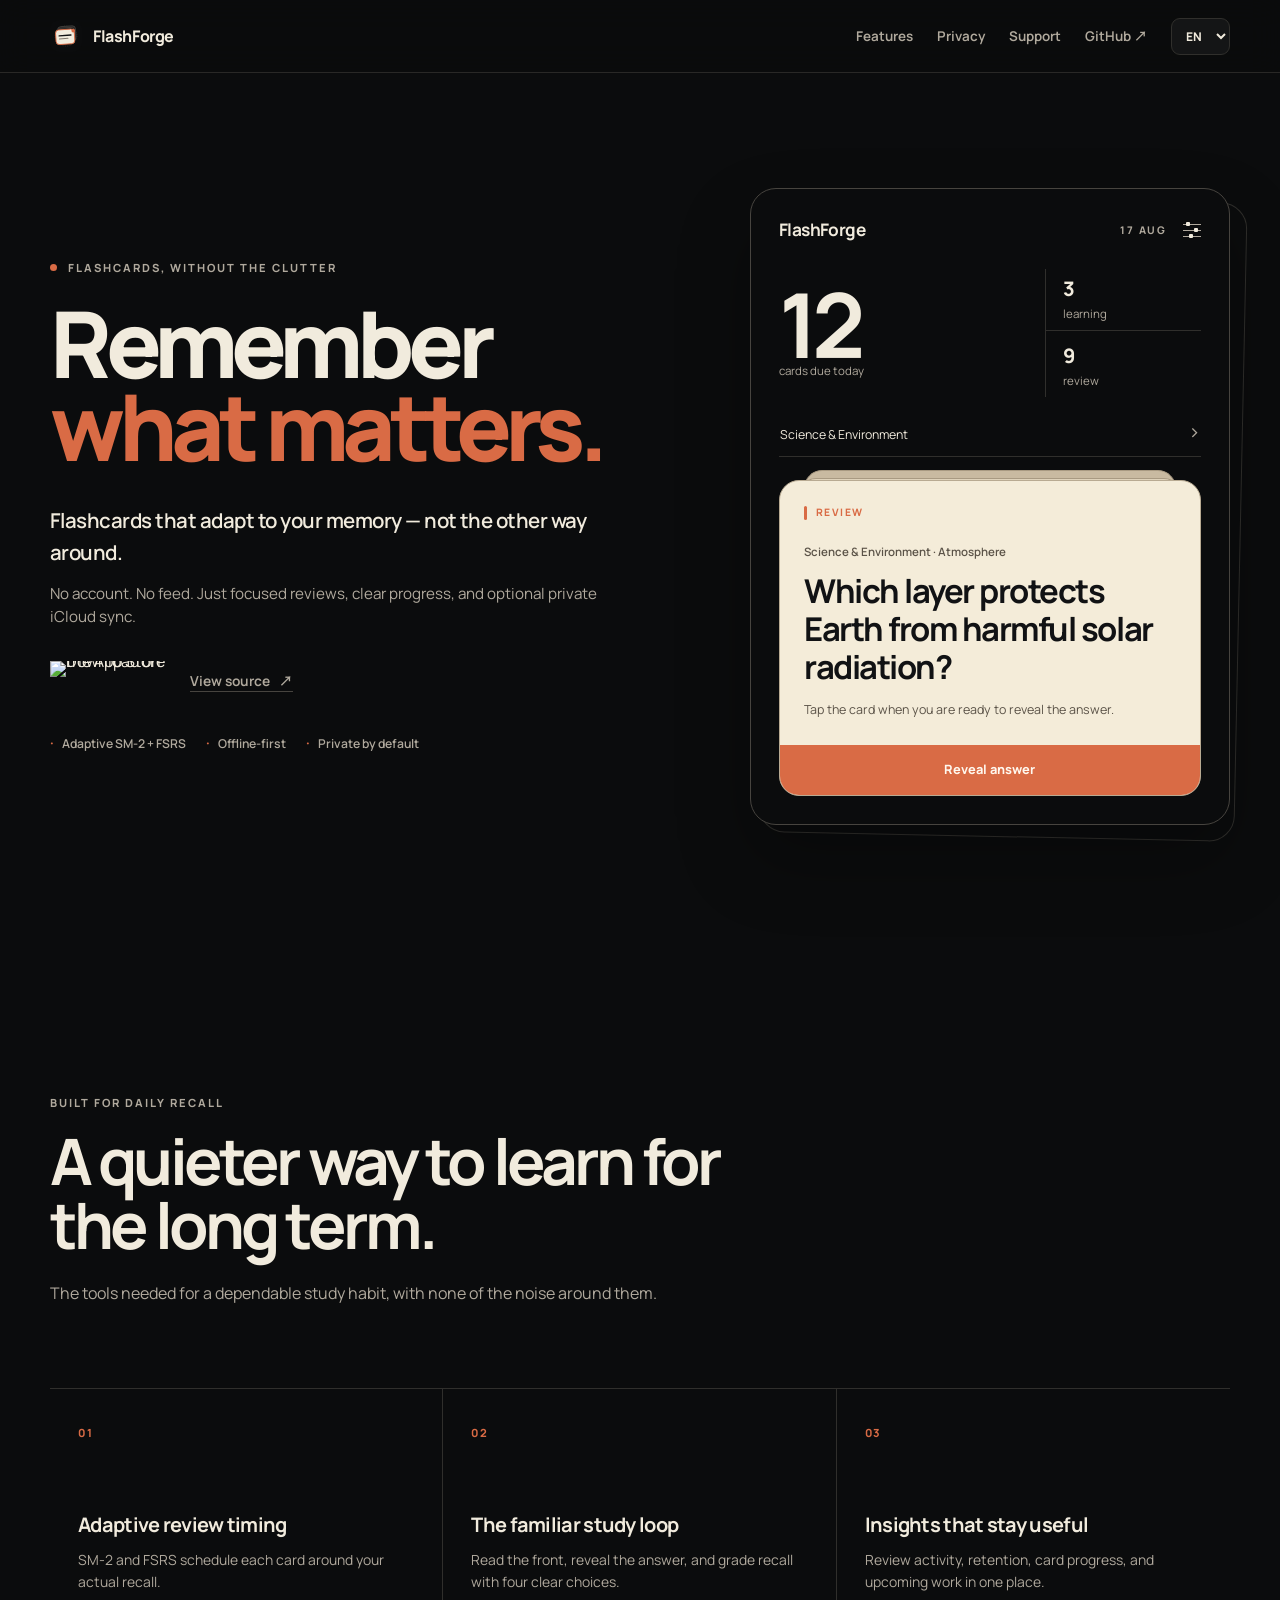
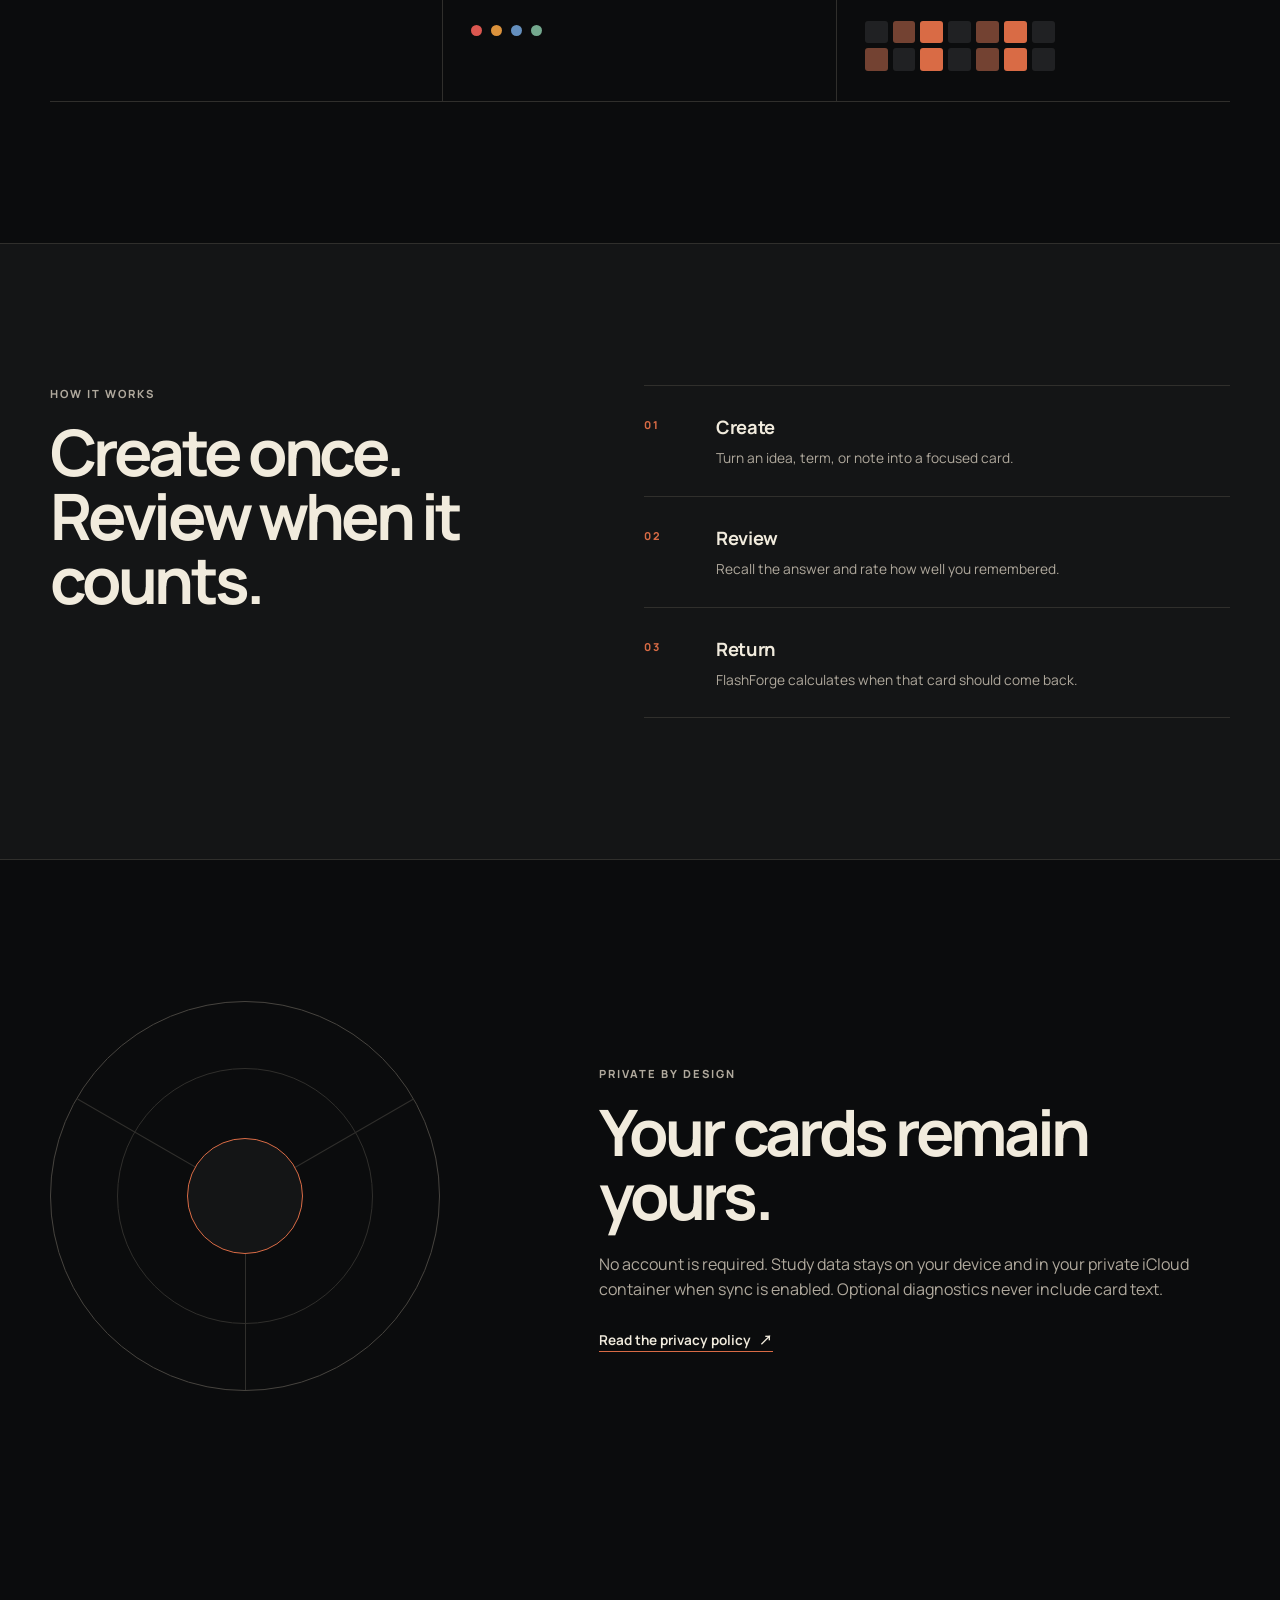
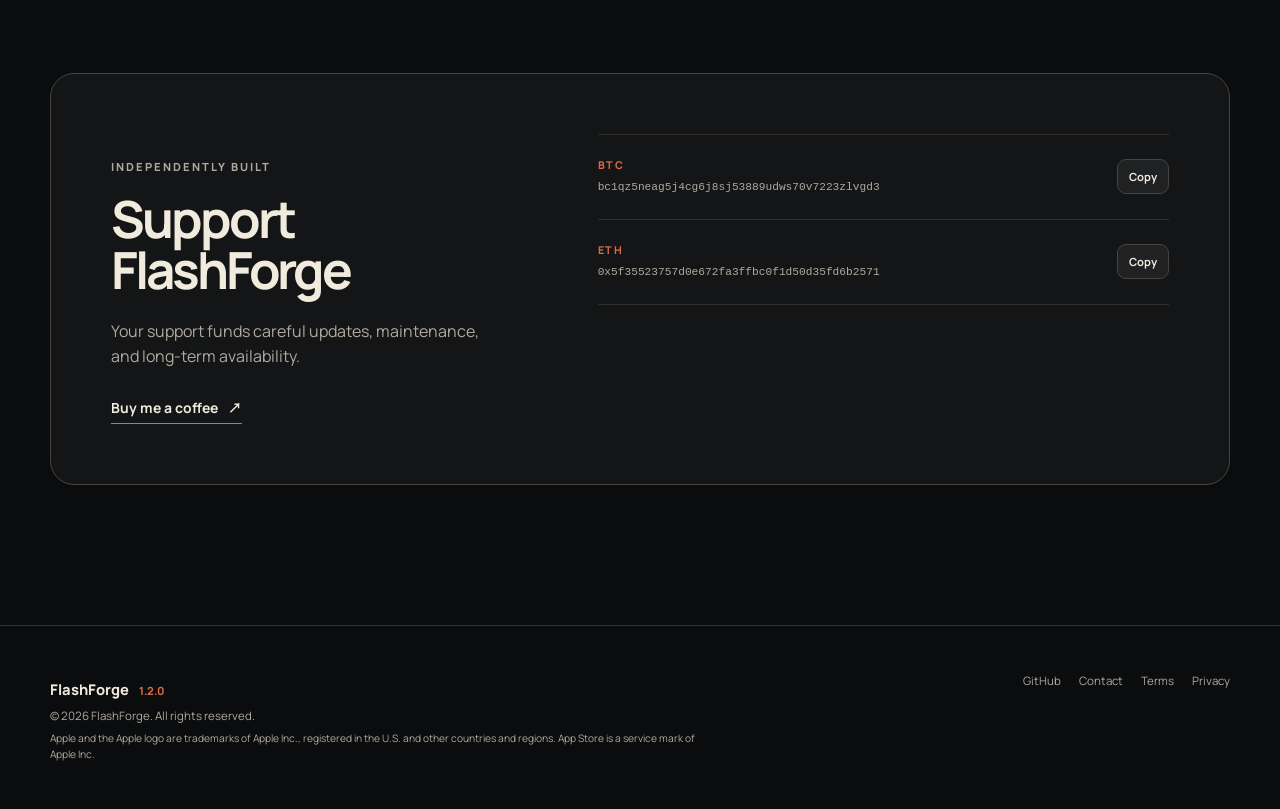
==== commit 7586f990: "feat: align 1.2 design with approved concept" ====
--- a/docs/index.html
+++ b/docs/index.html
@@ -76,30 +76,30 @@
 
       <div class="product-preview" aria-label="FlashForge interface preview">
         <div class="preview-masthead">
-          <span data-i18n="preview_eyebrow">TODAY</span>
-          <span>17 AUG</span>
+          <strong>FlashForge</strong>
+          <div><span>17 AUG</span><i class="preview-settings" aria-hidden="true"></i></div>
         </div>
         <div class="preview-summary">
-          <div>
+          <div class="preview-total">
             <strong>12</strong>
             <span data-i18n="preview_due">cards due today</span>
           </div>
           <dl>
-            <div><dt>3</dt><dd data-i18n="preview_new">new</dd></div>
+            <div><dt>3</dt><dd data-i18n="preview_learning">learning</dd></div>
             <div><dt>9</dt><dd data-i18n="preview_review">review</dd></div>
           </dl>
         </div>
         <button class="preview-filter" type="button" tabindex="-1">
           <span data-i18n="preview_deck">Science &amp; Environment</span>
-          <span aria-hidden="true">⌄</span>
+          <span aria-hidden="true">›</span>
         </button>
 
         <div class="preview-stack" aria-hidden="true"><i></i><i></i></div>
         <article class="preview-card">
           <div class="preview-card-head">
             <span data-i18n="preview_label">REVIEW</span>
-            <span>3 / 12</span>
           </div>
+          <p class="preview-card-context" data-i18n="preview_card_context">Science &amp; Environment · Atmosphere</p>
           <h2 data-i18n="preview_card_title">Which layer protects Earth from harmful solar radiation?</h2>
           <p data-i18n="preview_card_note">Tap the card when you are ready to reveal the answer.</p>
           <div class="preview-action" data-i18n="preview_action">Reveal answer</div>
--- a/docs/assets/styles.css
+++ b/docs/assets/styles.css
@@ -261,7 +261,7 @@
   padding: 28px;
   border: 1px solid var(--line-strong);
   border-radius: 26px;
-  background: var(--surface);
+  background: var(--bg);
   box-shadow: 0 36px 72px rgba(0, 0, 0, 0.28);
 }
 
@@ -278,35 +278,62 @@
 
 .preview-masthead {
   display: flex;
+  align-items: center;
   justify-content: space-between;
-  padding-bottom: 14px;
-  border-bottom: 1px solid var(--line);
   color: var(--paper-muted);
   font-size: 0.66rem;
   font-weight: 750;
   letter-spacing: 0.17em;
 }
 
-.preview-masthead span:first-child {
-  color: var(--copper);
+.preview-masthead strong {
+  color: var(--paper);
+  font-size: 1.08rem;
+  letter-spacing: -0.035em;
+}
+
+.preview-masthead > div {
+  display: flex;
+  align-items: center;
+  gap: 16px;
+}
+
+.preview-settings {
+  position: relative;
+  width: 18px;
+  height: 15px;
+  display: block;
+  background: linear-gradient(var(--paper-muted), var(--paper-muted)) 0 1px / 18px 1px no-repeat,
+    linear-gradient(var(--paper-muted), var(--paper-muted)) 0 7px / 18px 1px no-repeat,
+    linear-gradient(var(--paper-muted), var(--paper-muted)) 0 13px / 18px 1px no-repeat;
+}
+
+.preview-settings::after {
+  content: "";
+  position: absolute;
+  inset: -1px 0;
+  background: radial-gradient(circle at 5px 2px, var(--paper) 0 2px, transparent 2.5px),
+    radial-gradient(circle at 13px 8px, var(--paper) 0 2px, transparent 2.5px),
+    radial-gradient(circle at 8px 14px, var(--paper) 0 2px, transparent 2.5px);
 }
 
 .preview-summary {
-  padding: 24px 0 20px;
-  display: flex;
-  align-items: flex-end;
+  padding: 25px 0 18px;
+  display: flex;
+  align-items: stretch;
   justify-content: space-between;
   gap: 20px;
 }
 
-.preview-summary > div {
-  display: flex;
-  align-items: baseline;
-  gap: 11px;
+.preview-total {
+  flex: 1 1 52%;
+  display: flex;
+  flex-direction: column;
+  justify-content: center;
 }
 
 .preview-summary strong {
-  font-size: clamp(3.4rem, 6vw, 4.7rem);
+  font-size: clamp(4.3rem, 7vw, 5.7rem);
   line-height: 0.85;
   letter-spacing: -0.07em;
 }
@@ -318,17 +345,25 @@
 }
 
 .preview-summary dl {
+  flex: 0 0 37%;
   margin: 0;
   display: flex;
-  gap: 18px;
+  flex-direction: column;
+  justify-content: center;
+  border-left: 1px solid var(--line);
 }
 
 .preview-summary dl div {
-  min-width: 34px;
+  padding: 4px 0 7px 17px;
+}
+
+.preview-summary dl div + div {
+  padding-top: 9px;
+  border-top: 1px solid var(--line);
 }
 
 .preview-summary dt {
-  font-size: 1rem;
+  font-size: 1.25rem;
   font-weight: 750;
 }
 
@@ -338,16 +373,23 @@
 
 .preview-filter {
   width: 100%;
-  padding: 11px 13px;
+  padding: 10px 1px 12px;
   display: flex;
   justify-content: space-between;
-  border: 1px solid var(--line);
-  border-radius: 11px;
-  background: var(--surface-soft);
+  border: 0;
+  border-bottom: 1px solid var(--line);
+  border-radius: 0;
+  background: transparent;
   color: var(--paper);
   font-size: 0.77rem;
   text-align: left;
   pointer-events: none;
+}
+
+.preview-filter span:last-child {
+  color: var(--paper-muted);
+  font-size: 1.25rem;
+  line-height: 0.7;
 }
 
 .preview-stack {
@@ -361,9 +403,9 @@
   left: 0;
   right: 0;
   height: 36px;
-  border: 1px solid var(--line);
+  border: 1px solid #a99a82;
   border-radius: 18px;
-  background: var(--surface-soft);
+  background: #c9baa1;
 }
 
 .preview-stack i:first-child {
@@ -374,23 +416,27 @@
 .preview-stack i:last-child {
   top: 1px;
   inset-inline: 5px;
+  background: #dfd2ba;
 }
 
 .preview-card {
   position: relative;
   min-height: 290px;
-  padding: 24px;
+  padding: 24px 24px 0;
   display: flex;
   flex-direction: column;
-  border: 1px solid var(--line-strong);
+  overflow: hidden;
+  border: 1px solid #b8aa92;
   border-radius: 20px;
-  background: var(--surface-raised);
+  background: #f4ecd9;
+  color: var(--ink);
 }
 
 .preview-card-head {
   display: flex;
-  justify-content: space-between;
-  color: var(--paper-muted);
+  align-items: center;
+  justify-content: flex-start;
+  color: var(--copper-deep);
   font-size: 0.64rem;
   font-weight: 750;
   letter-spacing: 0.14em;
@@ -400,8 +446,24 @@
   color: var(--copper);
 }
 
+.preview-card-head::before {
+  content: "";
+  width: 3px;
+  height: 14px;
+  margin-right: 9px;
+  border-radius: 2px;
+  background: var(--copper);
+}
+
+.preview-card-context {
+  margin: 22px 0 0 !important;
+  color: #5b5348 !important;
+  font-size: 0.72rem !important;
+  font-weight: 600;
+}
+
 .preview-card h2 {
-  margin: 42px 0 0;
+  margin: 12px 0 0;
   font-size: clamp(1.5rem, 3vw, 2.05rem);
   line-height: 1.15;
   letter-spacing: -0.045em;
@@ -409,14 +471,14 @@
 
 .preview-card p {
   margin: 14px 0 26px;
-  color: var(--paper-muted);
+  color: #5b5348;
   font-size: 0.78rem;
 }
 
 .preview-action {
-  margin-top: auto;
-  padding: 13px;
-  border-radius: 11px;
+  margin: auto -24px 0;
+  padding: 15px 13px;
+  border-radius: 0;
   background: var(--copper);
   color: #fff8ef;
   font-size: 0.8rem;
@@ -951,8 +1013,17 @@
   }
 
   .preview-summary {
-    align-items: flex-start;
-    flex-direction: column;
+    align-items: stretch;
+    flex-direction: row;
+    gap: 12px;
+  }
+
+  .preview-summary strong {
+    font-size: clamp(4rem, 20vw, 5rem);
+  }
+
+  .preview-summary dl {
+    flex-basis: 42%;
   }
 
   .preview-card {
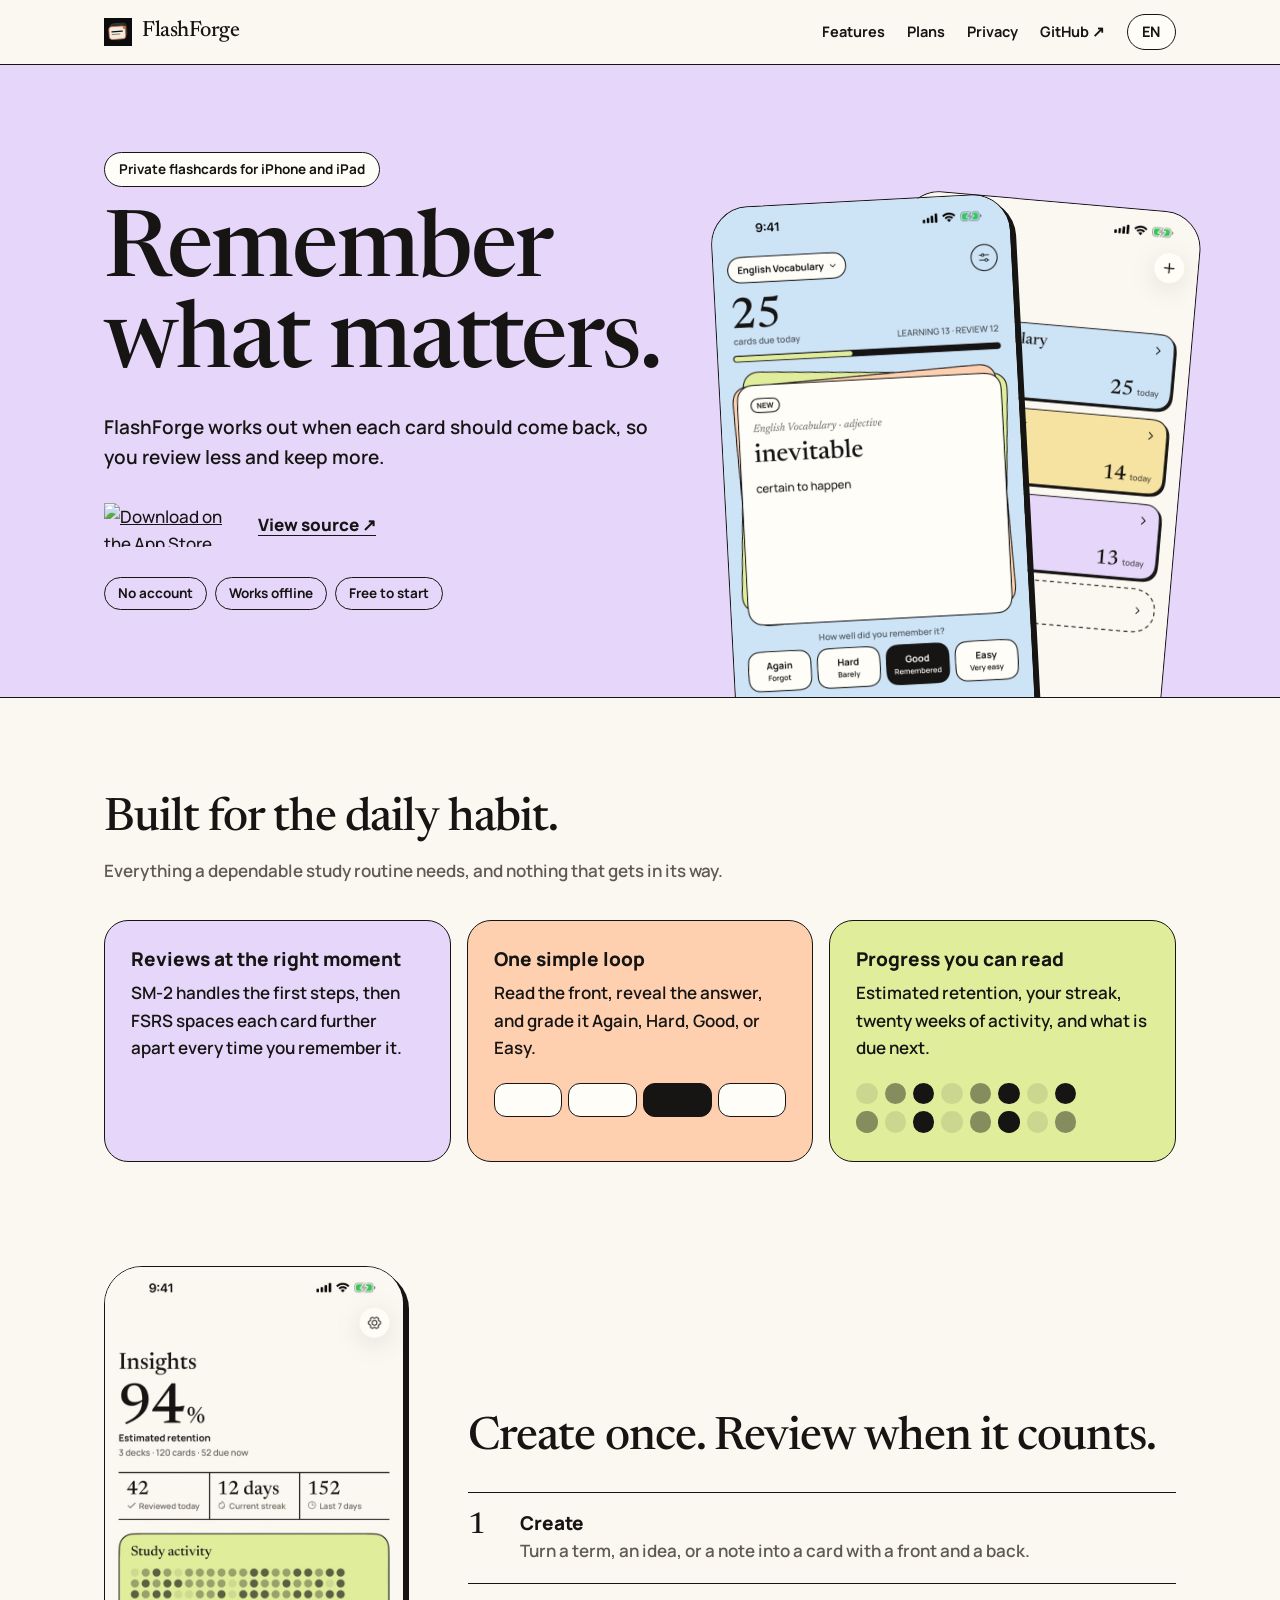
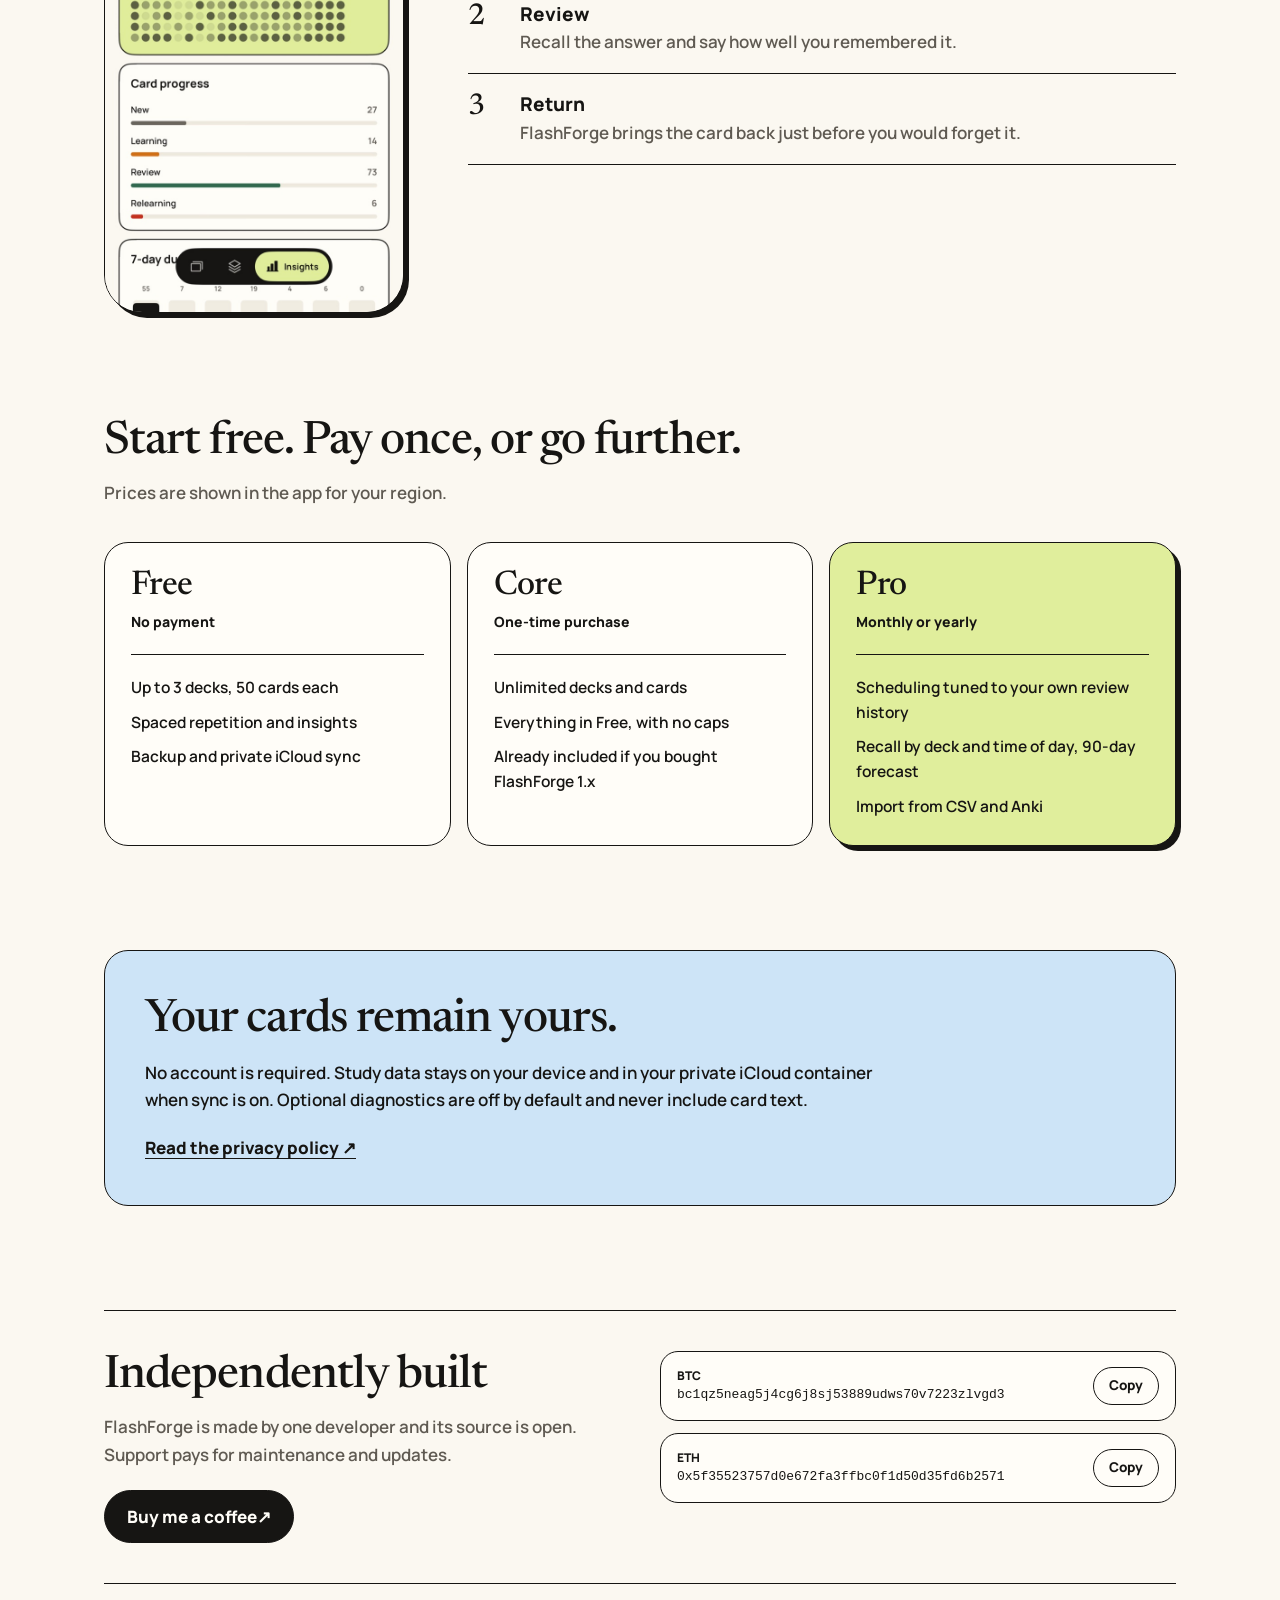
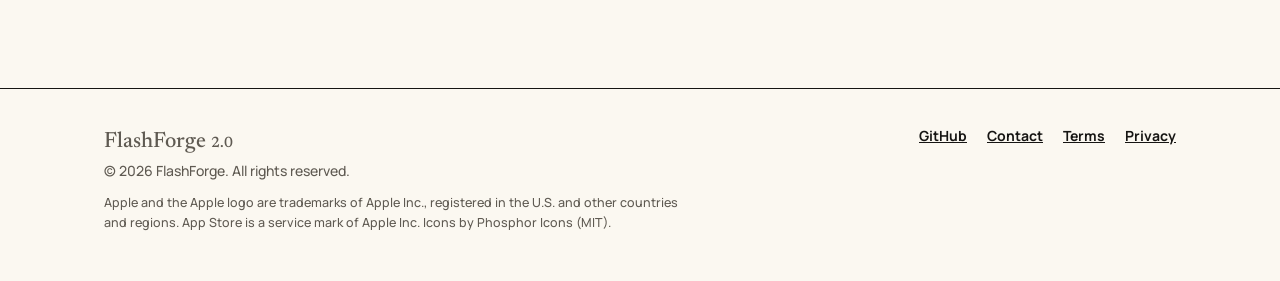
==== commit 822dcd88: "docs: rebuild the website and artwork in the Colour Field design The site now uses real app screensh" ====
--- a/docs/index.html
+++ b/docs/index.html
@@ -3,23 +3,23 @@
 <head>
   <meta charset="UTF-8">
   <meta name="viewport" content="width=device-width, initial-scale=1.0">
-  <title>FlashForge — Private flashcards for lasting memory</title>
-  <meta name="description" content="FlashForge is a private, offline-first flashcard app with adaptive spaced repetition and clear study insights.">
+  <title>FlashForge — Flashcards that fit your memory</title>
+  <meta name="description" content="FlashForge is a private, offline-first flashcard app. Spaced repetition decides when each card comes back, and your cards stay on your device.">
   <meta property="og:title" content="FlashForge — Remember what matters">
-  <meta property="og:description" content="Private flashcards, adaptive reviews, and useful insights — without an account.">
+  <meta property="og:description" content="Private flashcards with spaced repetition that fits your memory. No account needed.">
   <meta property="og:type" content="website">
   <meta property="og:url" content="https://bbdyno.github.io/FlashForge/">
   <meta property="og:image" content="https://bbdyno.github.io/FlashForge/assets/og.png">
   <meta name="twitter:card" content="summary_large_image">
   <meta name="twitter:title" content="FlashForge — Remember what matters">
-  <meta name="twitter:description" content="Private flashcards, adaptive reviews, and useful insights — without an account.">
+  <meta name="twitter:description" content="Private flashcards with spaced repetition that fits your memory. No account needed.">
   <meta name="twitter:image" content="https://bbdyno.github.io/FlashForge/assets/og.png">
-  <meta name="theme-color" content="#0b0c0d">
+  <meta name="theme-color" content="#FBF8F1">
   <meta name="apple-itunes-app" content="app-id=6759084535">
   <link rel="icon" href="assets/brand-mark.svg" type="image/svg+xml">
   <link rel="preconnect" href="https://fonts.googleapis.com">
   <link rel="preconnect" href="https://fonts.gstatic.com" crossorigin>
-  <link href="https://fonts.googleapis.com/css2?family=Manrope:wght@400;500;600;700;800&amp;family=Noto+Sans+KR:wght@400;500;600;700&amp;display=swap" rel="stylesheet">
+  <link href="https://fonts.googleapis.com/css2?family=Manrope:wght@500;600;700;800&amp;family=Newsreader:ital,opsz,wght@0,6..72,500;1,6..72,400&amp;family=Noto+Serif+KR:wght@600&amp;display=swap" rel="stylesheet">
   <link rel="stylesheet" href="assets/styles.css">
   <script defer src="assets/app.js"></script>
 </head>
@@ -33,8 +33,8 @@
 
       <div class="nav-right">
         <a href="#features" data-i18n="nav_features">Features</a>
+        <a href="#plans" data-i18n="nav_plans">Plans</a>
         <a href="#privacy" data-i18n="nav_privacy">Privacy</a>
-        <a href="#support" data-i18n="nav_support">Support</a>
         <a href="https://github.com/bbdyno/FlashForge" target="_blank" rel="noreferrer">GitHub ↗</a>
         <label class="lang-wrap" for="langSelect">
           <span class="visually-hidden" data-i18n="lang_label">Language</span>
@@ -48,130 +48,130 @@
   </header>
 
   <main id="top">
-    <section class="hero container">
-      <div class="hero-copy">
-        <p class="eyebrow"><span></span><span data-i18n="hero_badge">FLASHCARDS, WITHOUT THE CLUTTER</span></p>
-        <h1>
-          <span data-i18n="hero_title_1">Remember</span>
-          <span data-i18n="hero_title_2">what matters.</span>
-        </h1>
-        <p class="hero-sub" data-i18n="hero_sub">Flashcards that adapt to your memory — not the other way around.</p>
-        <p class="hero-desc" data-i18n="hero_desc">No account. No feed. Just focused reviews, clear progress, and optional private iCloud sync.</p>
-
-        <div class="store-row">
-          <a class="app-store-link" href="https://apps.apple.com/app/id6759084535" target="_blank" rel="noreferrer" aria-label="Download FlashForge on the App Store">
-            <img src="https://developer.apple.com/assets/elements/badges/download-on-the-app-store.svg" alt="Download on the App Store" width="120" height="40">
-          </a>
-          <a class="source-link" href="https://github.com/bbdyno/FlashForge" target="_blank" rel="noreferrer">
-            <span data-i18n="cta_github">View source</span><span aria-hidden="true">↗</span>
-          </a>
-        </div>
-
-        <ul class="trust-row" aria-label="Product highlights">
-          <li data-i18n="trust_1">Adaptive SM-2 + FSRS</li>
-          <li data-i18n="trust_2">Offline-first</li>
-          <li data-i18n="trust_3">Private by default</li>
-        </ul>
-      </div>
-
-      <div class="product-preview" aria-label="FlashForge interface preview">
-        <div class="preview-masthead">
-          <strong>FlashForge</strong>
-          <div><span>17 AUG</span><i class="preview-settings" aria-hidden="true"></i></div>
-        </div>
-        <div class="preview-summary">
-          <div class="preview-total">
-            <strong>12</strong>
-            <span data-i18n="preview_due">cards due today</span>
+    <section class="hero">
+      <div class="container hero-layout">
+        <div class="hero-copy">
+          <p class="pill" data-i18n="hero_badge">Private flashcards for iPhone and iPad</p>
+          <h1>
+            <span data-i18n="hero_title_1">Remember</span>
+            <span data-i18n="hero_title_2">what matters.</span>
+          </h1>
+          <p class="hero-sub" data-i18n="hero_sub">FlashForge works out when each card should come back, so you review less and keep more.</p>
+
+          <div class="store-row">
+            <a class="app-store-link" href="https://apps.apple.com/app/id6759084535" target="_blank" rel="noreferrer" aria-label="Download FlashForge on the App Store">
+              <img src="https://developer.apple.com/assets/elements/badges/download-on-the-app-store.svg" alt="Download on the App Store" width="132" height="44">
+            </a>
+            <a class="text-link" href="https://github.com/bbdyno/FlashForge" target="_blank" rel="noreferrer">
+              <span data-i18n="cta_github">View source</span><span aria-hidden="true"> ↗</span>
+            </a>
           </div>
-          <dl>
-            <div><dt>3</dt><dd data-i18n="preview_learning">learning</dd></div>
-            <div><dt>9</dt><dd data-i18n="preview_review">review</dd></div>
-          </dl>
-        </div>
-        <button class="preview-filter" type="button" tabindex="-1">
-          <span data-i18n="preview_deck">Science &amp; Environment</span>
-          <span aria-hidden="true">›</span>
-        </button>
-
-        <div class="preview-stack" aria-hidden="true"><i></i><i></i></div>
-        <article class="preview-card">
-          <div class="preview-card-head">
-            <span data-i18n="preview_label">REVIEW</span>
-          </div>
-          <p class="preview-card-context" data-i18n="preview_card_context">Science &amp; Environment · Atmosphere</p>
-          <h2 data-i18n="preview_card_title">Which layer protects Earth from harmful solar radiation?</h2>
-          <p data-i18n="preview_card_note">Tap the card when you are ready to reveal the answer.</p>
-          <div class="preview-action" data-i18n="preview_action">Reveal answer</div>
-        </article>
+
+          <ul class="trust-row" aria-label="Product highlights">
+            <li data-i18n="trust_1">No account</li>
+            <li data-i18n="trust_2">Works offline</li>
+            <li data-i18n="trust_3">Free to start</li>
+          </ul>
+        </div>
+
+        <div class="hero-shots">
+          <img class="shot shot-back" src="assets/screen-library.jpg" width="330" height="714" alt="" aria-hidden="true">
+          <img class="shot shot-front" src="assets/screen-today.jpg" width="330" height="714" alt="FlashForge Today screen showing a vocabulary card with four grade buttons" data-i18n-alt="shot_today_alt">
+        </div>
       </div>
     </section>
 
     <section id="features" class="section container">
       <div class="section-intro">
-        <p class="section-label" data-i18n="features_label">BUILT FOR DAILY RECALL</p>
-        <h2 data-i18n="features_title">A quieter way to learn for the long term.</h2>
-        <p data-i18n="features_sub">The tools needed for a dependable study habit, with none of the noise around them.</p>
+        <h2 data-i18n="features_title">Built for the daily habit.</h2>
+        <p data-i18n="features_sub">Everything a dependable study routine needs, and nothing that gets in its way.</p>
       </div>
 
       <div class="feature-grid">
-        <article class="feature-card">
-          <span class="feature-number">01</span>
-          <h3 data-i18n="f1_title">Adaptive review timing</h3>
-          <p data-i18n="f1_desc">SM-2 and FSRS schedule each card around your actual recall.</p>
-        </article>
-        <article class="feature-card">
-          <span class="feature-number">02</span>
-          <h3 data-i18n="f2_title">The familiar study loop</h3>
-          <p data-i18n="f2_desc">Read the front, reveal the answer, and grade recall with four clear choices.</p>
-          <div class="grade-sample" aria-hidden="true"><i></i><i></i><i></i><i></i></div>
-        </article>
-        <article class="feature-card">
-          <span class="feature-number">03</span>
-          <h3 data-i18n="f3_title">Insights that stay useful</h3>
-          <p data-i18n="f3_desc">Review activity, retention, card progress, and upcoming work in one place.</p>
+        <article class="field field-lilac">
+          <h3 data-i18n="f1_title">Reviews at the right moment</h3>
+          <p data-i18n="f1_desc">SM-2 handles the first steps, then FSRS spaces each card further apart every time you remember it.</p>
+        </article>
+        <article class="field field-peach">
+          <h3 data-i18n="f2_title">One simple loop</h3>
+          <p data-i18n="f2_desc">Read the front, reveal the answer, and grade it Again, Hard, Good, or Easy.</p>
+          <div class="grade-sample" aria-hidden="true"><i></i><i></i><i class="on"></i><i></i></div>
+        </article>
+        <article class="field field-lime">
+          <h3 data-i18n="f3_title">Progress you can read</h3>
+          <p data-i18n="f3_desc">Estimated retention, your streak, twenty weeks of activity, and what is due next.</p>
           <div class="mini-heatmap" aria-hidden="true">
-            <i></i><i class="mid"></i><i class="on"></i><i></i><i class="mid"></i><i class="on"></i><i></i>
-            <i class="mid"></i><i></i><i class="on"></i><i></i><i class="mid"></i><i class="on"></i><i></i>
+            <i></i><i class="mid"></i><i class="on"></i><i></i><i class="mid"></i><i class="on"></i><i></i><i class="on"></i>
+            <i class="mid"></i><i></i><i class="on"></i><i></i><i class="mid"></i><i class="on"></i><i></i><i class="mid"></i>
           </div>
         </article>
       </div>
     </section>
 
-    <section class="process-section">
-      <div class="container process-layout">
-        <div class="process-heading">
-          <p class="section-label" data-i18n="flow_label">HOW IT WORKS</p>
-          <h2 data-i18n="flow_title">Create once. Review when it counts.</h2>
-        </div>
+    <section class="section container insight-layout">
+      <img class="shot" src="assets/screen-insights.jpg" width="330" height="714" alt="FlashForge Insights screen with estimated retention, streak and study activity" data-i18n-alt="shot_insights_alt" loading="lazy">
+      <div class="insight-copy">
+        <h2 data-i18n="flow_title">Create once. Review when it counts.</h2>
         <ol class="flow-list">
-          <li><span>01</span><div><h3 data-i18n="flow_1_title">Create</h3><p data-i18n="flow_1_desc">Turn an idea, term, or note into a focused card.</p></div></li>
-          <li><span>02</span><div><h3 data-i18n="flow_2_title">Review</h3><p data-i18n="flow_2_desc">Recall the answer and rate how well you remembered.</p></div></li>
-          <li><span>03</span><div><h3 data-i18n="flow_3_title">Return</h3><p data-i18n="flow_3_desc">FlashForge calculates when that card should come back.</p></div></li>
+          <li><span>1</span><div><h3 data-i18n="flow_1_title">Create</h3><p data-i18n="flow_1_desc">Turn a term, an idea, or a note into a card with a front and a back.</p></div></li>
+          <li><span>2</span><div><h3 data-i18n="flow_2_title">Review</h3><p data-i18n="flow_2_desc">Recall the answer and say how well you remembered it.</p></div></li>
+          <li><span>3</span><div><h3 data-i18n="flow_3_title">Return</h3><p data-i18n="flow_3_desc">FlashForge brings the card back just before you would forget it.</p></div></li>
         </ol>
       </div>
     </section>
 
-    <section id="privacy" class="section container privacy-layout">
-      <div class="privacy-mark" aria-hidden="true">
-        <span></span><span></span><span></span>
-      </div>
-      <div class="privacy-copy">
-        <p class="section-label" data-i18n="privacy_label">PRIVATE BY DESIGN</p>
+    <section id="plans" class="section container">
+      <div class="section-intro">
+        <h2 data-i18n="plans_title">Start free. Pay once, or go further.</h2>
+        <p data-i18n="plans_sub">Prices are shown in the app for your region.</p>
+      </div>
+
+      <div class="plan-grid">
+        <article class="plan">
+          <h3 data-i18n="plan_free_name">Free</h3>
+          <p class="plan-kind" data-i18n="plan_free_kind">No payment</p>
+          <ul>
+            <li data-i18n="plan_free_1">Up to 3 decks, 50 cards each</li>
+            <li data-i18n="plan_free_2">Spaced repetition and insights</li>
+            <li data-i18n="plan_free_3">Backup and private iCloud sync</li>
+          </ul>
+        </article>
+        <article class="plan">
+          <h3 data-i18n="plan_core_name">Core</h3>
+          <p class="plan-kind" data-i18n="plan_core_kind">One-time purchase</p>
+          <ul>
+            <li data-i18n="plan_core_1">Unlimited decks and cards</li>
+            <li data-i18n="plan_core_2">Everything in Free, with no caps</li>
+            <li data-i18n="plan_core_3">Already included if you bought FlashForge 1.x</li>
+          </ul>
+        </article>
+        <article class="plan plan-pro">
+          <h3 data-i18n="plan_pro_name">Pro</h3>
+          <p class="plan-kind" data-i18n="plan_pro_kind">Monthly or yearly</p>
+          <ul>
+            <li data-i18n="plan_pro_1">Scheduling tuned to your own review history</li>
+            <li data-i18n="plan_pro_2">Recall by deck and time of day, 90-day forecast</li>
+            <li data-i18n="plan_pro_3">Import from CSV and Anki</li>
+          </ul>
+        </article>
+      </div>
+    </section>
+
+    <section id="privacy" class="section container">
+      <div class="field field-sky privacy-panel">
         <h2 data-i18n="privacy_title">Your cards remain yours.</h2>
-        <p data-i18n="privacy_desc">No account is required. Study data stays on your device and in your private iCloud container when sync is enabled. Optional diagnostics never include card text.</p>
-        <a href="privacy.html"><span data-i18n="privacy_link">Read the privacy policy</span> ↗</a>
+        <p data-i18n="privacy_desc">No account is required. Study data stays on your device and in your private iCloud container when sync is on. Optional diagnostics are off by default and never include card text.</p>
+        <a class="text-link" href="privacy.html"><span data-i18n="privacy_link">Read the privacy policy</span> ↗</a>
       </div>
     </section>
 
     <section id="support" class="section container">
       <div class="support-panel">
         <div class="support-copy">
-          <p class="section-label" data-i18n="support_label">INDEPENDENTLY BUILT</p>
-          <h2 data-i18n="support_title">Support FlashForge</h2>
-          <p data-i18n="support_sub">Your support funds careful updates, maintenance, and long-term availability.</p>
-          <a href="https://buymeacoffee.com/bbdyno" target="_blank" rel="noreferrer" class="coffee-link">
-            <span data-i18n="support_coffee_btn">Buy me a coffee</span><span aria-hidden="true">↗</span>
+          <h2 data-i18n="support_title">Independently built</h2>
+          <p data-i18n="support_sub">FlashForge is made by one developer and its source is open. Support pays for maintenance and updates.</p>
+          <a href="https://buymeacoffee.com/bbdyno" target="_blank" rel="noreferrer" class="button">
+            <span data-i18n="support_coffee_btn">Buy me a coffee</span><span aria-hidden="true"> ↗</span>
           </a>
         </div>
         <div class="wallet-list">
@@ -185,9 +185,9 @@
   <footer class="site-footer">
     <div class="container footer-inner">
       <div>
-        <p class="footer-brand">FlashForge <span>1.2.0</span></p>
+        <p class="footer-brand">FlashForge <span>2.0</span></p>
         <p data-i18n="footer_rights">© 2026 FlashForge. All rights reserved.</p>
-        <p class="apple-credit">Apple and the Apple logo are trademarks of Apple Inc., registered in the U.S. and other countries and regions. App Store is a service mark of Apple Inc.</p>
+        <p class="apple-credit">Apple and the Apple logo are trademarks of Apple Inc., registered in the U.S. and other countries and regions. App Store is a service mark of Apple Inc. Icons by Phosphor Icons (MIT).</p>
       </div>
       <div class="footer-links">
         <a href="https://github.com/bbdyno/FlashForge" target="_blank" rel="noreferrer">GitHub</a>
--- a/docs/assets/styles.css
+++ b/docs/assets/styles.css
@@ -1,21 +1,21 @@
 :root {
-  color-scheme: dark;
-  --bg: #0b0c0d;
-  --surface: #141516;
-  --surface-raised: #191a1b;
-  --surface-soft: #202123;
-  --paper: #f1ebdd;
-  --paper-muted: #b0a99d;
-  --ink: #111214;
-  --line: #302f2c;
-  --line-strong: #47443f;
-  --copper: #d96b45;
-  --copper-deep: #a8472b;
-  --sage: #74a98e;
-  --container: 1180px;
-}
-
-* {
+  --ink: #161513;
+  --paper: #fbf8f1;
+  --white: #fffdf8;
+  --muted: #5f5a52;
+  --lilac: #e6d6fa;
+  --lime: #e0ee9c;
+  --peach: #ffd0b0;
+  --sky: #cde4f7;
+  --butter: #f6e3a1;
+  --line: 1.5px solid var(--ink);
+  --serif: "Newsreader", "Noto Serif KR", Georgia, serif;
+  --sans: "Manrope", -apple-system, BlinkMacSystemFont, "Apple SD Gothic Neo", "Noto Sans KR", sans-serif;
+}
+
+*,
+*::before,
+*::after {
   box-sizing: border-box;
 }
 
@@ -23,735 +23,508 @@
   scroll-behavior: smooth;
 }
 
-html,
 body {
   margin: 0;
-  padding: 0;
-}
-
-body {
-  min-height: 100vh;
-  overflow-x: hidden;
-  background: var(--bg);
-  color: var(--paper);
-  font-family: "Manrope", "Noto Sans KR", sans-serif;
-  line-height: 1.55;
+  background: var(--paper);
+  color: var(--ink);
+  font-family: var(--sans);
+  font-size: 17px;
+  font-weight: 500;
+  line-height: 1.6;
   -webkit-font-smoothing: antialiased;
+}
+
+img {
+  max-width: 100%;
+  height: auto;
 }
 
 a {
   color: inherit;
-  text-decoration: none;
-}
-
-button,
-select {
-  font: inherit;
-}
-
-a:focus-visible,
-button:focus-visible,
-select:focus-visible {
-  outline: 2px solid var(--copper);
-  outline-offset: 4px;
+}
+
+h1,
+h2,
+h3,
+p,
+ul,
+ol {
+  margin: 0;
+}
+
+h1,
+h2,
+.plan h3 {
+  font-family: var(--serif);
+  font-weight: 500;
+  letter-spacing: -0.02em;
+  text-wrap: balance;
+}
+
+:lang(ko) h1,
+:lang(ko) h2,
+:lang(ko) .plan h3 {
+  font-weight: 600;
+  letter-spacing: -0.035em;
+  word-break: keep-all;
+}
+
+:lang(ko) p,
+:lang(ko) li {
+  word-break: keep-all;
+}
+
+h2 {
+  font-size: clamp(30px, 4.2vw, 46px);
+  line-height: 1.1;
+}
+
+h3 {
+  font-size: 19px;
+  font-weight: 800;
+  line-height: 1.3;
 }
 
 .container {
-  width: min(var(--container), calc(100% - 48px));
+  width: 100%;
+  max-width: 1120px;
   margin: 0 auto;
+  padding: 0 24px;
 }
 
 .visually-hidden {
   position: absolute;
   width: 1px;
   height: 1px;
-  padding: 0;
-  margin: -1px;
   overflow: hidden;
-  clip: rect(0, 0, 0, 0);
+  clip-path: inset(50%);
   white-space: nowrap;
-  border: 0;
-}
+}
+
+:focus-visible {
+  outline: 3px solid var(--ink);
+  outline-offset: 3px;
+  border-radius: 6px;
+}
+
+/* Header */
 
 .site-header {
   position: sticky;
   top: 0;
-  z-index: 20;
-  border-bottom: 1px solid color-mix(in srgb, var(--line) 82%, transparent);
-  background: color-mix(in srgb, var(--bg) 92%, transparent);
-  backdrop-filter: blur(16px);
-  -webkit-backdrop-filter: blur(16px);
+  z-index: 10;
+  background: var(--paper);
+  border-bottom: var(--line);
 }
 
 .nav {
-  min-height: 72px;
   display: flex;
   align-items: center;
   justify-content: space-between;
-  gap: 28px;
+  gap: 16px;
+  min-height: 64px;
 }
 
 .brand {
   display: inline-flex;
   align-items: center;
-  gap: 11px;
-  font-size: 1rem;
-  font-weight: 750;
-  letter-spacing: -0.025em;
+  gap: 10px;
+  font-family: var(--serif);
+  font-size: 22px;
+  letter-spacing: -0.02em;
+  text-decoration: none;
 }
 
 .brand img {
-  width: 32px;
-  height: 32px;
-  border-radius: 9px;
+  width: 28px;
+  height: 28px;
 }
 
 .nav-right {
   display: flex;
   align-items: center;
-  gap: 24px;
-}
-
-.nav-right > a {
-  color: var(--paper-muted);
-  font-size: 0.84rem;
-  font-weight: 650;
-  transition: color 160ms ease;
-}
-
-.nav-right > a:hover {
-  color: var(--paper);
+  gap: 22px;
+  font-size: 14.5px;
+  font-weight: 700;
+}
+
+.nav-right a {
+  text-decoration: none;
+}
+
+.nav-right a:hover {
+  text-decoration: underline;
+  text-underline-offset: 4px;
 }
 
 .lang-wrap select {
-  min-width: 58px;
-  padding: 8px 10px;
-  border: 1px solid var(--line);
-  border-radius: 9px;
-  background: var(--surface);
-  color: var(--paper);
-  font-size: 0.75rem;
-  font-weight: 750;
+  appearance: none;
+  height: 36px;
+  padding: 0 14px;
+  border: var(--line);
+  border-radius: 18px;
+  background: var(--white);
+  color: var(--ink);
+  font: inherit;
   cursor: pointer;
 }
 
+/* Hero */
+
 .hero {
-  min-height: calc(100vh - 72px);
-  padding-top: clamp(68px, 9vw, 120px);
-  padding-bottom: clamp(84px, 10vw, 136px);
-  display: grid;
-  grid-template-columns: minmax(0, 1.05fr) minmax(400px, 0.95fr);
-  gap: clamp(52px, 8vw, 108px);
-  align-items: center;
-}
-
-.eyebrow,
-.section-label {
-  margin: 0;
-  color: var(--paper-muted);
-  font-size: 0.7rem;
-  font-weight: 750;
-  letter-spacing: 0.18em;
-}
-
-.eyebrow {
-  display: flex;
-  align-items: center;
-  gap: 11px;
-}
-
-.eyebrow > span:first-child {
-  width: 7px;
-  height: 7px;
-  border-radius: 50%;
-  background: var(--copper);
+  background: var(--lilac);
+  border-bottom: var(--line);
+  overflow: hidden;
+}
+
+.hero-layout {
+  display: grid;
+  grid-template-columns: minmax(0, 1.1fr) minmax(0, 0.9fr);
+  align-items: center;
+  gap: 40px;
+  padding-top: 72px;
+  padding-bottom: 0;
+}
+
+.hero-copy {
+  padding-bottom: 72px;
+}
+
+.pill {
+  display: inline-block;
+  padding: 6px 14px;
+  border: var(--line);
+  border-radius: 999px;
+  background: var(--white);
+  font-size: 13.5px;
+  font-weight: 700;
 }
 
 .hero h1 {
-  max-width: 700px;
-  margin: 25px 0 0;
-  font-size: clamp(3.75rem, 7.2vw, 6.9rem);
-  line-height: 0.91;
-  letter-spacing: -0.07em;
-  font-weight: 800;
+  margin-top: 22px;
+  font-size: clamp(48px, 8vw, 92px);
+  line-height: 0.98;
 }
 
 .hero h1 span {
   display: block;
 }
 
-.hero h1 span:last-child {
-  color: var(--copper);
+:lang(ko) .hero h1 {
+  font-size: clamp(38px, 6.4vw, 76px);
+  line-height: 1.12;
+}
+
+:lang(ko) .hero h1 span {
+  white-space: nowrap;
 }
 
 .hero-sub {
-  max-width: 610px;
-  margin: 36px 0 0;
-  font-size: clamp(1.05rem, 1.6vw, 1.28rem);
+  max-width: 30em;
+  margin-top: 22px;
+  font-size: 19px;
   font-weight: 600;
-  letter-spacing: -0.025em;
-}
-
-.hero-desc {
-  max-width: 570px;
-  margin: 13px 0 0;
-  color: var(--paper-muted);
-  font-size: 0.95rem;
 }
 
 .store-row {
-  margin-top: 32px;
   display: flex;
   flex-wrap: wrap;
   align-items: center;
-  gap: 20px;
+  gap: 22px;
+  margin-top: 30px;
 }
 
 .app-store-link {
   display: inline-flex;
-  min-height: 40px;
-  line-height: 0;
-}
-
-.app-store-link img {
+}
+
+.text-link {
+  font-weight: 800;
+  text-underline-offset: 4px;
+}
+
+.trust-row {
+  display: flex;
+  flex-wrap: wrap;
+  gap: 8px;
+  margin-top: 30px;
+  padding: 0;
+  list-style: none;
+}
+
+.trust-row li {
+  padding: 5px 13px;
+  border: var(--line);
+  border-radius: 999px;
+  font-size: 13.5px;
+  font-weight: 700;
+}
+
+.shot {
   display: block;
-  width: auto;
-  height: 40px;
-}
-
-.source-link {
-  display: inline-flex;
-  align-items: center;
-  gap: 9px;
-  border-bottom: 1px solid var(--line-strong);
-  color: var(--paper-muted);
-  font-size: 0.86rem;
-  font-weight: 650;
-  transition: color 160ms ease, border-color 160ms ease;
-}
-
-.source-link:hover {
-  border-color: var(--copper);
-  color: var(--paper);
-}
-
-.trust-row {
-  margin: 30px 0 0;
-  padding: 0;
-  display: flex;
-  flex-wrap: wrap;
-  gap: 10px 20px;
-  list-style: none;
-  color: var(--paper-muted);
-  font-size: 0.76rem;
+  border: var(--line);
+  border-radius: 38px;
+  background: var(--white);
+}
+
+.hero-shots {
+  position: relative;
+  align-self: end;
+  height: 560px;
+}
+
+.hero-shots .shot {
+  position: absolute;
+  bottom: -150px;
+  width: 300px;
+}
+
+.shot-back {
+  right: 0;
+  transform: rotate(5deg);
+}
+
+.shot-front {
+  right: 150px;
+  transform: rotate(-3deg);
+  box-shadow: 5px 5px 0 var(--ink);
+}
+
+/* Sections */
+
+.section {
+  padding-top: 96px;
+  padding-bottom: 8px;
+}
+
+.section-intro {
+  max-width: 40em;
+  margin-bottom: 36px;
+}
+
+.section-intro p {
+  margin-top: 12px;
+  color: var(--muted);
   font-weight: 600;
 }
 
-.trust-row li::before {
-  content: "·";
-  margin-right: 8px;
-  color: var(--copper);
-  font-size: 1.2em;
-}
-
-.product-preview {
-  position: relative;
-  width: min(100%, 480px);
-  justify-self: end;
-  padding: 28px;
-  border: 1px solid var(--line-strong);
-  border-radius: 26px;
-  background: var(--bg);
-  box-shadow: 0 36px 72px rgba(0, 0, 0, 0.28);
-}
-
-.product-preview::before {
-  content: "";
-  position: absolute;
-  inset: 9px -12px -13px 14px;
-  z-index: -1;
-  border: 1px solid var(--line);
-  border-radius: 26px;
-  background: var(--bg);
-  transform: rotate(1.2deg);
-}
-
-.preview-masthead {
-  display: flex;
-  align-items: center;
-  justify-content: space-between;
-  color: var(--paper-muted);
-  font-size: 0.66rem;
-  font-weight: 750;
-  letter-spacing: 0.17em;
-}
-
-.preview-masthead strong {
-  color: var(--paper);
-  font-size: 1.08rem;
-  letter-spacing: -0.035em;
-}
-
-.preview-masthead > div {
-  display: flex;
-  align-items: center;
+.field {
+  padding: 26px 26px 28px;
+  border: var(--line);
+  border-radius: 24px;
+}
+
+.field p {
+  margin-top: 8px;
+  font-weight: 600;
+}
+
+.field-lilac {
+  background: var(--lilac);
+}
+
+.field-peach {
+  background: var(--peach);
+}
+
+.field-lime {
+  background: var(--lime);
+}
+
+.field-sky {
+  background: var(--sky);
+}
+
+.feature-grid,
+.plan-grid {
+  display: grid;
+  grid-template-columns: repeat(3, minmax(0, 1fr));
   gap: 16px;
 }
 
-.preview-settings {
-  position: relative;
-  width: 18px;
-  height: 15px;
-  display: block;
-  background: linear-gradient(var(--paper-muted), var(--paper-muted)) 0 1px / 18px 1px no-repeat,
-    linear-gradient(var(--paper-muted), var(--paper-muted)) 0 7px / 18px 1px no-repeat,
-    linear-gradient(var(--paper-muted), var(--paper-muted)) 0 13px / 18px 1px no-repeat;
-}
-
-.preview-settings::after {
-  content: "";
-  position: absolute;
-  inset: -1px 0;
-  background: radial-gradient(circle at 5px 2px, var(--paper) 0 2px, transparent 2.5px),
-    radial-gradient(circle at 13px 8px, var(--paper) 0 2px, transparent 2.5px),
-    radial-gradient(circle at 8px 14px, var(--paper) 0 2px, transparent 2.5px);
-}
-
-.preview-summary {
-  padding: 25px 0 18px;
-  display: flex;
-  align-items: stretch;
-  justify-content: space-between;
-  gap: 20px;
-}
-
-.preview-total {
-  flex: 1 1 52%;
-  display: flex;
-  flex-direction: column;
-  justify-content: center;
-}
-
-.preview-summary strong {
-  font-size: clamp(4.3rem, 7vw, 5.7rem);
-  line-height: 0.85;
-  letter-spacing: -0.07em;
-}
-
-.preview-summary > div span,
-.preview-summary dd {
-  color: var(--paper-muted);
-  font-size: 0.72rem;
-}
-
-.preview-summary dl {
-  flex: 0 0 37%;
-  margin: 0;
-  display: flex;
-  flex-direction: column;
-  justify-content: center;
-  border-left: 1px solid var(--line);
-}
-
-.preview-summary dl div {
-  padding: 4px 0 7px 17px;
-}
-
-.preview-summary dl div + div {
-  padding-top: 9px;
-  border-top: 1px solid var(--line);
-}
-
-.preview-summary dt {
-  font-size: 1.25rem;
-  font-weight: 750;
-}
-
-.preview-summary dd {
-  margin: 1px 0 0;
-}
-
-.preview-filter {
-  width: 100%;
-  padding: 10px 1px 12px;
-  display: flex;
-  justify-content: space-between;
-  border: 0;
-  border-bottom: 1px solid var(--line);
-  border-radius: 0;
-  background: transparent;
-  color: var(--paper);
-  font-size: 0.77rem;
-  text-align: left;
-  pointer-events: none;
-}
-
-.preview-filter span:last-child {
-  color: var(--paper-muted);
-  font-size: 1.25rem;
-  line-height: 0.7;
-}
-
-.preview-stack {
-  position: relative;
-  height: 20px;
-  margin: 20px 14px -17px;
-}
-
-.preview-stack i {
-  position: absolute;
-  left: 0;
-  right: 0;
-  height: 36px;
-  border: 1px solid #a99a82;
-  border-radius: 18px;
-  background: #c9baa1;
-}
-
-.preview-stack i:first-child {
-  top: -7px;
-  inset-inline: 11px;
-}
-
-.preview-stack i:last-child {
-  top: 1px;
-  inset-inline: 5px;
-  background: #dfd2ba;
-}
-
-.preview-card {
-  position: relative;
-  min-height: 290px;
-  padding: 24px 24px 0;
-  display: flex;
-  flex-direction: column;
-  overflow: hidden;
-  border: 1px solid #b8aa92;
-  border-radius: 20px;
-  background: #f4ecd9;
-  color: var(--ink);
-}
-
-.preview-card-head {
-  display: flex;
-  align-items: center;
-  justify-content: flex-start;
-  color: var(--copper-deep);
-  font-size: 0.64rem;
-  font-weight: 750;
-  letter-spacing: 0.14em;
-}
-
-.preview-card-head span:first-child {
-  color: var(--copper);
-}
-
-.preview-card-head::before {
-  content: "";
-  width: 3px;
-  height: 14px;
-  margin-right: 9px;
-  border-radius: 2px;
-  background: var(--copper);
-}
-
-.preview-card-context {
-  margin: 22px 0 0 !important;
-  color: #5b5348 !important;
-  font-size: 0.72rem !important;
-  font-weight: 600;
-}
-
-.preview-card h2 {
-  margin: 12px 0 0;
-  font-size: clamp(1.5rem, 3vw, 2.05rem);
-  line-height: 1.15;
-  letter-spacing: -0.045em;
-}
-
-.preview-card p {
-  margin: 14px 0 26px;
-  color: #5b5348;
-  font-size: 0.78rem;
-}
-
-.preview-action {
-  margin: auto -24px 0;
-  padding: 15px 13px;
-  border-radius: 0;
-  background: var(--copper);
-  color: #fff8ef;
-  font-size: 0.8rem;
-  font-weight: 750;
-  text-align: center;
-}
-
-.section {
-  padding-top: clamp(92px, 11vw, 154px);
-  padding-bottom: clamp(92px, 11vw, 154px);
-}
-
-.section-intro {
-  max-width: 720px;
-}
-
-.section-intro h2,
-.process-heading h2,
-.privacy-copy h2,
-.support-copy h2 {
-  margin: 18px 0 0;
-  font-size: clamp(2.4rem, 5vw, 4.8rem);
-  line-height: 1;
-  letter-spacing: -0.06em;
-}
-
-.section-intro > p:last-child,
-.privacy-copy > p,
-.support-copy > p {
-  max-width: 610px;
-  margin: 24px 0 0;
-  color: var(--paper-muted);
-}
-
-.feature-grid {
-  margin-top: clamp(50px, 7vw, 82px);
-  display: grid;
-  grid-template-columns: repeat(3, 1fr);
-  border-top: 1px solid var(--line);
-  border-bottom: 1px solid var(--line);
-}
-
-.feature-card {
-  min-height: 310px;
-  padding: 30px 28px;
-  border-right: 1px solid var(--line);
-}
-
-.feature-card:last-child {
-  border-right: 0;
-}
-
-.feature-number {
-  color: var(--copper);
-  font-size: 0.7rem;
-  font-weight: 750;
-  letter-spacing: 0.14em;
-}
-
-.feature-card h3 {
-  margin: 70px 0 0;
-  font-size: 1.25rem;
-  line-height: 1.2;
-  letter-spacing: -0.035em;
-}
-
-.feature-card p {
-  margin: 12px 0 0;
-  color: var(--paper-muted);
-  font-size: 0.87rem;
-}
-
 .grade-sample {
-  margin-top: 32px;
-  display: flex;
-  gap: 9px;
+  display: grid;
+  grid-template-columns: repeat(4, 1fr);
+  gap: 6px;
+  margin-top: 22px;
 }
 
 .grade-sample i {
-  width: 11px;
-  height: 11px;
-  border-radius: 50%;
-  background: #db5750;
-}
-
-.grade-sample i:nth-child(2) {
-  background: #db923c;
-}
-
-.grade-sample i:nth-child(3) {
-  background: #648fbe;
-}
-
-.grade-sample i:nth-child(4) {
-  background: var(--sage);
+  height: 34px;
+  border: var(--line);
+  border-radius: 12px;
+  background: var(--white);
+}
+
+.grade-sample i.on {
+  background: var(--ink);
 }
 
 .mini-heatmap {
-  max-width: 190px;
-  margin-top: 28px;
-  display: grid;
-  grid-template-columns: repeat(7, 1fr);
-  gap: 5px;
+  display: grid;
+  grid-template-columns: repeat(8, 1fr);
+  gap: 7px;
+  max-width: 220px;
+  margin-top: 22px;
 }
 
 .mini-heatmap i {
   aspect-ratio: 1;
-  border-radius: 3px;
-  background: var(--surface-soft);
+  border-radius: 50%;
+  background: rgb(22 21 19 / 0.1);
 }
 
 .mini-heatmap i.mid {
-  background: color-mix(in srgb, var(--copper) 45%, var(--surface-soft));
+  background: rgb(22 21 19 / 0.45);
 }
 
 .mini-heatmap i.on {
-  background: var(--copper);
-}
-
-.process-section {
-  border-top: 1px solid var(--line);
-  border-bottom: 1px solid var(--line);
-  background: var(--surface);
-}
-
-.process-layout {
-  padding-top: clamp(92px, 11vw, 148px);
-  padding-bottom: clamp(92px, 11vw, 148px);
-  display: grid;
-  grid-template-columns: 0.9fr 1.1fr;
-  gap: clamp(60px, 9vw, 130px);
-}
-
-.process-heading h2 {
-  max-width: 520px;
+  background: var(--ink);
+}
+
+.insight-layout {
+  display: grid;
+  grid-template-columns: 300px minmax(0, 1fr);
+  align-items: center;
+  gap: 64px;
+}
+
+.insight-layout .shot {
+  box-shadow: 5px 5px 0 var(--ink);
 }
 
 .flow-list {
-  margin: 0;
+  display: grid;
+  gap: 0;
+  margin-top: 28px;
   padding: 0;
   list-style: none;
-  counter-reset: flow;
+  border-top: var(--line);
 }
 
 .flow-list li {
-  padding: 27px 0;
-  display: grid;
-  grid-template-columns: 54px 1fr;
-  gap: 18px;
-  border-top: 1px solid var(--line);
-}
-
-.flow-list li:last-child {
-  border-bottom: 1px solid var(--line);
-}
-
-.flow-list > li > span {
-  padding-top: 4px;
-  color: var(--copper);
-  font-size: 0.68rem;
-  font-weight: 750;
-  letter-spacing: 0.12em;
-}
-
-.flow-list h3 {
-  margin: 0;
-  font-size: 1.15rem;
-  letter-spacing: -0.025em;
+  display: grid;
+  grid-template-columns: 44px minmax(0, 1fr);
+  gap: 8px;
+  padding: 18px 0;
+  border-bottom: var(--line);
+}
+
+.flow-list span {
+  font-family: var(--serif);
+  font-size: 30px;
+  line-height: 1;
 }
 
 .flow-list p {
-  margin: 6px 0 0;
-  color: var(--paper-muted);
-  font-size: 0.86rem;
-}
-
-.privacy-layout {
-  display: grid;
-  grid-template-columns: minmax(300px, 0.8fr) minmax(0, 1.2fr);
-  gap: clamp(56px, 10vw, 150px);
-  align-items: center;
-}
-
-.privacy-mark {
-  position: relative;
-  width: min(100%, 390px);
-  aspect-ratio: 1;
-  border: 1px solid var(--line-strong);
-  border-radius: 50%;
-}
-
-.privacy-mark::before,
-.privacy-mark::after {
-  content: "";
-  position: absolute;
-  inset: 17%;
-  border: 1px solid var(--line);
-  border-radius: 50%;
-}
-
-.privacy-mark::after {
-  inset: 35%;
-  border-color: var(--copper);
-  background: var(--surface);
-}
-
-.privacy-mark span {
-  position: absolute;
-  left: 50%;
-  top: 50%;
-  width: 1px;
-  height: 50%;
-  background: var(--line);
-  transform-origin: top;
-}
-
-.privacy-mark span:nth-child(1) {
-  transform: rotate(0deg);
-}
-
-.privacy-mark span:nth-child(2) {
-  transform: rotate(120deg);
-}
-
-.privacy-mark span:nth-child(3) {
-  transform: rotate(240deg);
-}
-
-.privacy-copy a {
-  margin-top: 28px;
+  margin-top: 2px;
+  color: var(--muted);
+  font-weight: 600;
+}
+
+/* Plans */
+
+.plan {
+  display: flex;
+  flex-direction: column;
+  padding: 26px;
+  border: var(--line);
+  border-radius: 24px;
+  background: var(--white);
+}
+
+.plan h3 {
+  font-size: 34px;
+  line-height: 1;
+}
+
+.plan-kind {
+  margin-top: 8px;
+  font-size: 14px;
+  font-weight: 800;
+}
+
+.plan ul {
+  display: grid;
+  gap: 10px;
+  margin-top: 20px;
+  padding: 20px 0 0;
+  border-top: var(--line);
+  list-style: none;
+  font-size: 15.5px;
+  font-weight: 600;
+}
+
+.plan-pro {
+  background: var(--lime);
+  box-shadow: 5px 5px 0 var(--ink);
+}
+
+/* Privacy and support */
+
+.privacy-panel {
+  padding: 44px 40px;
+}
+
+.privacy-panel p {
+  max-width: 44em;
+  margin-top: 14px;
+}
+
+.privacy-panel .text-link {
+  display: inline-block;
+  margin-top: 20px;
+}
+
+.support-panel {
+  display: grid;
+  grid-template-columns: minmax(0, 1fr) minmax(0, 1fr);
+  gap: 40px;
+  align-items: start;
+  padding: 40px 0;
+  border-top: var(--line);
+  border-bottom: var(--line);
+}
+
+.support-copy p {
+  margin-top: 12px;
+  color: var(--muted);
+  font-weight: 600;
+}
+
+.button,
+.copy-btn {
   display: inline-flex;
-  gap: 8px;
-  border-bottom: 1px solid var(--copper);
-  color: var(--paper);
-  font-size: 0.85rem;
-  font-weight: 650;
-}
-
-.support-panel {
-  padding: clamp(30px, 5vw, 60px);
-  display: grid;
-  grid-template-columns: 0.82fr 1.18fr;
-  gap: clamp(40px, 7vw, 92px);
-  border: 1px solid var(--line-strong);
-  border-radius: 24px;
-  background: var(--surface);
-}
-
-.support-copy h2 {
-  font-size: clamp(2.25rem, 4vw, 3.7rem);
-}
-
-.coffee-link {
-  margin-top: 28px;
-  display: inline-flex;
-  gap: 10px;
-  padding-bottom: 4px;
-  border-bottom: 1px solid var(--copper);
-  font-size: 0.87rem;
-  font-weight: 700;
+  align-items: center;
+  border: var(--line);
+  border-radius: 999px;
+  font: inherit;
+  font-weight: 800;
+  text-decoration: none;
+  cursor: pointer;
+}
+
+.button {
+  margin-top: 22px;
+  padding: 12px 22px;
+  background: var(--ink);
+  color: var(--white);
 }
 
 .wallet-list {
-  border-top: 1px solid var(--line);
+  display: grid;
+  gap: 12px;
 }
 
 .wallet {
-  padding: 22px 0;
   display: flex;
   align-items: center;
   justify-content: space-between;
-  gap: 18px;
-  border-bottom: 1px solid var(--line);
+  gap: 14px;
+  padding: 14px 16px;
+  border: var(--line);
+  border-radius: 18px;
+  background: var(--white);
 }
 
 .wallet > div {
@@ -760,102 +533,87 @@
 
 .wallet span {
   display: block;
-  margin-bottom: 6px;
-  color: var(--copper);
-  font-size: 0.67rem;
-  font-weight: 750;
-  letter-spacing: 0.14em;
+  font-size: 12px;
+  font-weight: 800;
 }
 
 .wallet code {
   display: block;
-  overflow: hidden;
-  color: var(--paper-muted);
-  font-family: ui-monospace, SFMono-Regular, Menlo, monospace;
-  font-size: 0.7rem;
-  text-overflow: ellipsis;
+  overflow-wrap: anywhere;
+  font-size: 13px;
 }
 
 .copy-btn {
-  flex: 0 0 auto;
-  padding: 8px 11px;
-  border: 1px solid var(--line-strong);
-  border-radius: 9px;
-  background: var(--surface-soft);
-  color: var(--paper);
-  font-size: 0.7rem;
+  flex: none;
+  padding: 7px 15px;
+  background: transparent;
+  color: var(--ink);
+  font-size: 13.5px;
+}
+
+.copy-btn:hover,
+.button:hover {
+  transform: translate(-1px, -1px);
+  box-shadow: 2px 2px 0 var(--ink);
+}
+
+/* Footer */
+
+.site-footer {
+  margin-top: 96px;
+  padding: 36px 0 48px;
+  border-top: var(--line);
+  font-size: 14px;
+}
+
+.footer-inner {
+  display: flex;
+  flex-wrap: wrap;
+  justify-content: space-between;
+  gap: 24px;
+}
+
+.footer-brand {
+  font-family: var(--serif);
+  font-size: 22px;
+}
+
+.footer-brand span {
+  font-size: 15px;
+  color: var(--muted);
+}
+
+.site-footer p {
+  color: var(--muted);
+}
+
+.apple-credit {
+  max-width: 46em;
+  margin-top: 10px;
+  font-size: 12.5px;
+}
+
+.footer-links {
+  display: flex;
+  flex-wrap: wrap;
+  gap: 20px;
   font-weight: 700;
-  cursor: pointer;
-}
-
-.copy-btn:hover {
-  border-color: var(--copper);
-}
-
-.site-footer {
-  border-top: 1px solid var(--line);
-}
-
-.footer-inner {
-  padding-top: 46px;
-  padding-bottom: 46px;
-  display: flex;
-  align-items: flex-start;
-  justify-content: space-between;
-  gap: 40px;
-  color: var(--paper-muted);
-  font-size: 0.72rem;
-}
-
-.footer-inner p {
-  margin: 6px 0 0;
-}
-
-.footer-brand {
-  color: var(--paper);
-  font-size: 0.92rem;
-  font-weight: 750;
-}
-
-.footer-brand span {
-  margin-left: 7px;
-  color: var(--copper);
-  font-size: 0.7rem;
-}
-
-.apple-credit {
-  max-width: 660px;
-  font-size: 0.64rem;
-}
-
-.footer-links {
-  display: flex;
-  flex-wrap: wrap;
-  justify-content: flex-end;
-  gap: 18px;
-}
-
-.footer-links a:hover {
-  color: var(--paper);
 }
 
 .toast {
   position: fixed;
   left: 50%;
   bottom: 28px;
-  z-index: 50;
-  max-width: calc(100vw - 40px);
-  padding: 11px 15px;
-  border: 1px solid var(--line-strong);
-  border-radius: 10px;
-  background: var(--paper);
-  color: var(--ink);
-  font-size: 0.78rem;
+  padding: 11px 20px;
+  border-radius: 999px;
+  background: var(--ink);
+  color: var(--white);
+  font-size: 14px;
   font-weight: 700;
   opacity: 0;
   pointer-events: none;
-  transform: translate(-50%, 16px);
-  transition: opacity 160ms ease, transform 160ms ease;
+  transform: translate(-50%, 8px);
+  transition: opacity 0.2s ease, transform 0.2s ease;
 }
 
 .toast.show {
@@ -863,188 +621,113 @@
   transform: translate(-50%, 0);
 }
 
-.legal-page {
-  background: var(--bg);
-}
+/* Legal pages */
 
 .legal-header {
-  border-bottom: 1px solid var(--line);
+  border-bottom: var(--line);
 }
 
 .legal-nav {
-  min-height: 72px;
   display: flex;
   align-items: center;
   justify-content: space-between;
-  gap: 24px;
+  min-height: 64px;
 }
 
 .legal-back {
-  color: var(--paper-muted);
-  font-size: 0.8rem;
-  font-weight: 650;
+  font-size: 14.5px;
+  font-weight: 700;
 }
 
 .legal-main {
-  width: min(820px, calc(100% - 48px));
+  max-width: 720px;
   margin: 0 auto;
-  padding: clamp(64px, 9vw, 108px) 0;
+  padding: 56px 24px 96px;
 }
 
 .legal-main article + article {
-  margin-top: 84px;
-  padding-top: 70px;
-  border-top: 1px solid var(--line);
+  margin-top: 72px;
+  padding-top: 56px;
+  border-top: var(--line);
 }
 
 .legal-main h1 {
-  margin: 0;
-  font-size: clamp(2.7rem, 6vw, 4.8rem);
-  line-height: 1;
-  letter-spacing: -0.06em;
+  font-size: clamp(36px, 6vw, 54px);
+  line-height: 1.05;
+}
+
+.legal-main h2 {
+  margin-top: 36px;
+  font-family: var(--sans);
+  font-size: 18px;
+  font-weight: 800;
+  letter-spacing: 0;
+}
+
+.legal-main p {
+  margin-top: 10px;
 }
 
 .legal-date {
-  margin: 18px 0 48px;
-  color: var(--copper);
-  font-size: 0.72rem;
+  color: var(--muted);
+  font-size: 14.5px;
   font-weight: 700;
-  letter-spacing: 0.08em;
-  text-transform: uppercase;
-}
-
-.legal-main h2 {
-  margin: 36px 0 10px;
-  font-size: 1.15rem;
-  letter-spacing: -0.025em;
-}
-
-.legal-main p {
-  margin: 0 0 12px;
-  color: var(--paper-muted);
-}
-
-.legal-main a {
-  border-bottom: 1px solid var(--copper);
-  color: var(--paper);
-}
-
-@media (max-width: 920px) {
-  .nav-right > a {
+}
+
+/* Small screens */
+
+@media (max-width: 860px) {
+  .nav-right a {
     display: none;
   }
 
-  .hero {
-    min-height: auto;
-    grid-template-columns: 1fr;
-  }
-
-  .product-preview {
-    width: min(100%, 560px);
-    justify-self: start;
-  }
-
-  .feature-grid {
-    grid-template-columns: 1fr;
-  }
-
-  .feature-card {
-    min-height: 0;
-    border-right: 0;
-    border-bottom: 1px solid var(--line);
-  }
-
-  .feature-card:last-child {
-    border-bottom: 0;
-  }
-
-  .feature-card h3 {
-    margin-top: 44px;
-  }
-
-  .process-layout,
-  .privacy-layout,
+  .hero-layout {
+    grid-template-columns: minmax(0, 1fr);
+    padding-top: 48px;
+  }
+
+  .hero-copy {
+    padding-bottom: 8px;
+  }
+
+  .hero-shots {
+    height: 330px;
+    margin: 0 auto;
+    width: min(100%, 380px);
+  }
+
+  .hero-shots .shot {
+    bottom: -210px;
+    width: 250px;
+  }
+
+  .shot-front {
+    right: auto;
+    left: 0;
+  }
+
+  .feature-grid,
+  .plan-grid,
   .support-panel {
-    grid-template-columns: 1fr;
-  }
-
-  .privacy-mark {
-    width: min(72vw, 350px);
-  }
-}
-
-@media (max-width: 620px) {
-  .container,
-  .legal-main {
-    width: min(100% - 32px, var(--container));
-  }
-
-  .nav {
-    min-height: 64px;
-  }
-
-  .brand img {
-    width: 29px;
-    height: 29px;
-  }
-
-  .hero {
-    padding-top: 64px;
-    gap: 54px;
-  }
-
-  .hero h1 {
-    font-size: clamp(3.25rem, 16vw, 5rem);
-  }
-
-  html[lang="ko"] .hero h1 {
-    font-size: clamp(2.75rem, 11.5vw, 3.6rem);
-    letter-spacing: -0.055em;
-  }
-
-  .store-row {
-    align-items: flex-start;
-    flex-direction: column;
-  }
-
-  .product-preview {
-    padding: 18px;
-    border-radius: 20px;
-  }
-
-  .preview-summary {
-    align-items: stretch;
-    flex-direction: row;
-    gap: 12px;
-  }
-
-  .preview-summary strong {
-    font-size: clamp(4rem, 20vw, 5rem);
-  }
-
-  .preview-summary dl {
-    flex-basis: 42%;
-  }
-
-  .preview-card {
-    min-height: 270px;
-    padding: 20px;
-  }
-
-  .support-panel {
-    padding: 26px 20px;
-  }
-
-  .wallet {
-    align-items: flex-start;
-  }
-
-  .footer-inner {
-    flex-direction: column;
-  }
-
-  .footer-links {
-    justify-content: flex-start;
+    grid-template-columns: minmax(0, 1fr);
+  }
+
+  .insight-layout {
+    grid-template-columns: minmax(0, 1fr);
+    gap: 36px;
+  }
+
+  .insight-layout .shot {
+    width: 260px;
+    margin: 0 auto;
+  }
+
+  .section {
+    padding-top: 72px;
+  }
+
+  .privacy-panel {
+    padding: 30px 24px;
   }
 }
 
@@ -1053,9 +736,9 @@
     scroll-behavior: auto;
   }
 
-  *,
-  *::before,
-  *::after {
-    transition-duration: 0.01ms !important;
-  }
-}
+  .toast,
+  .copy-btn,
+  .button {
+    transition: none;
+  }
+}
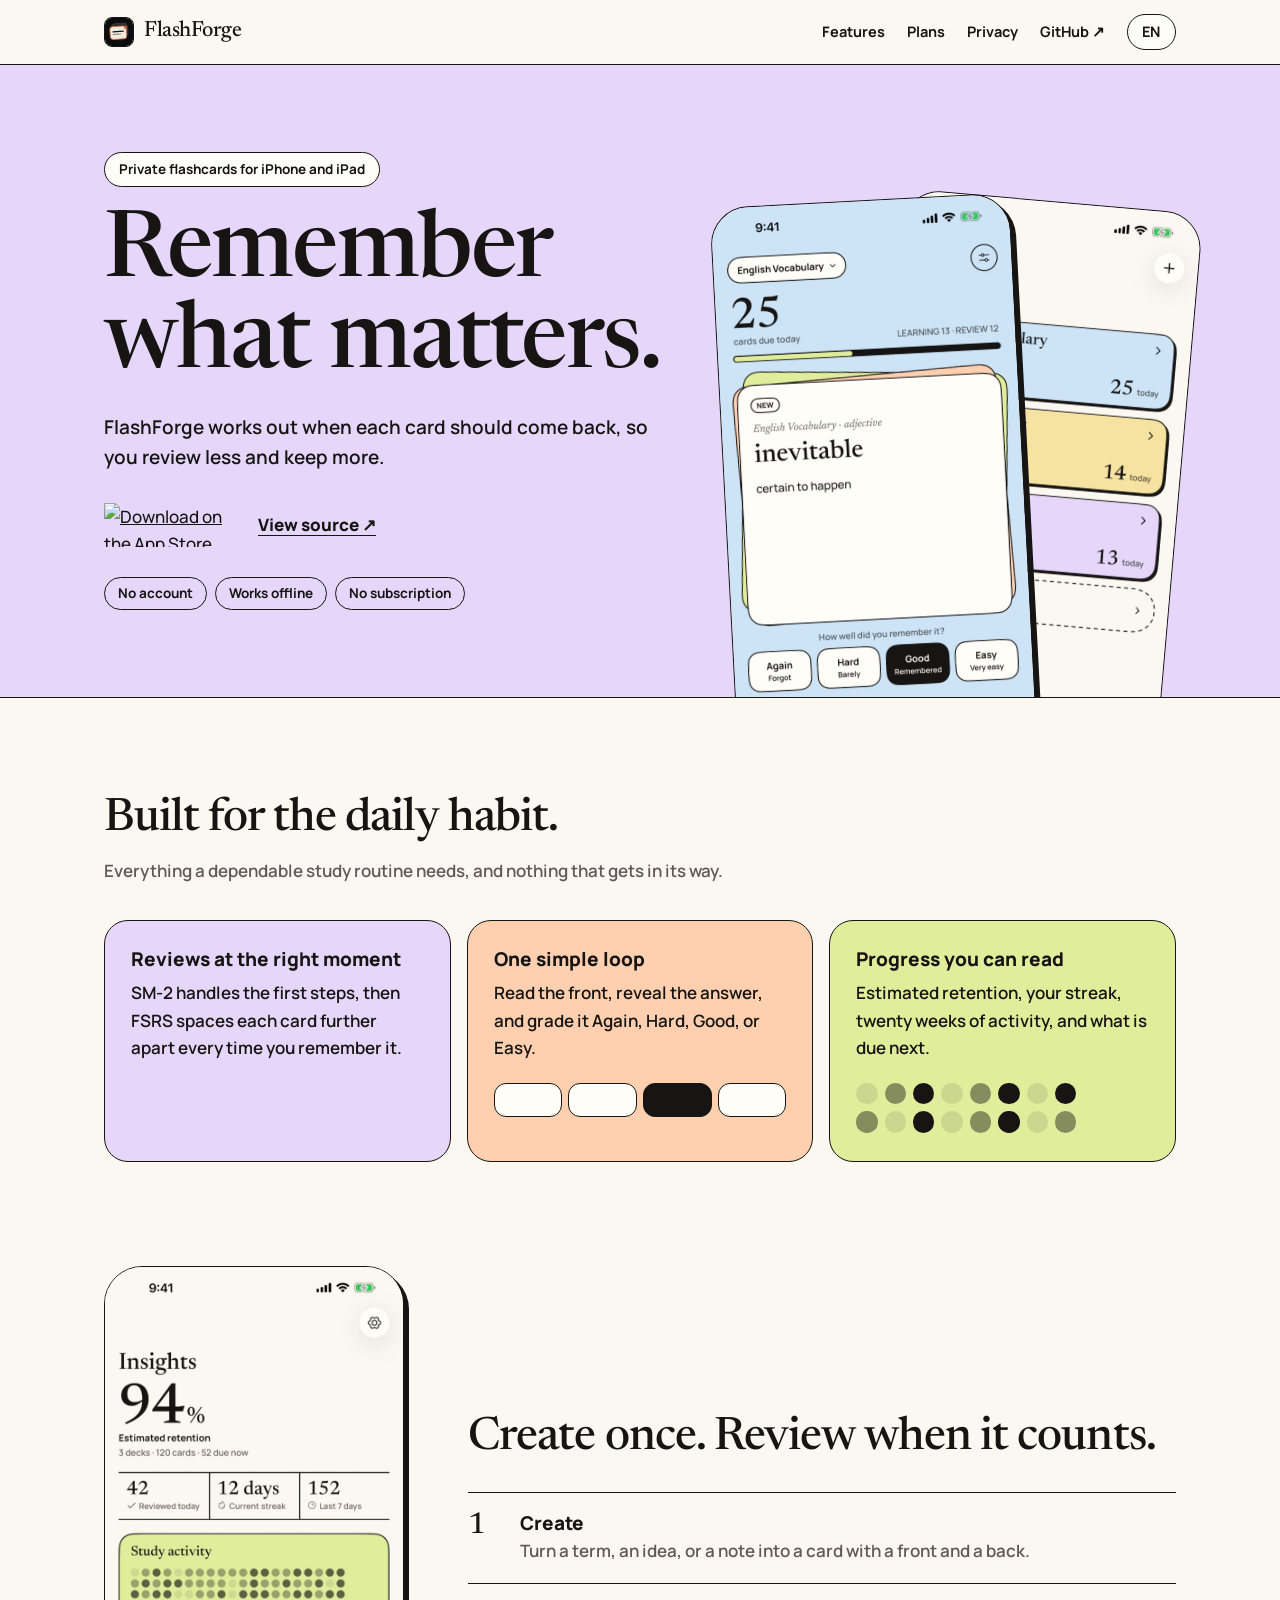
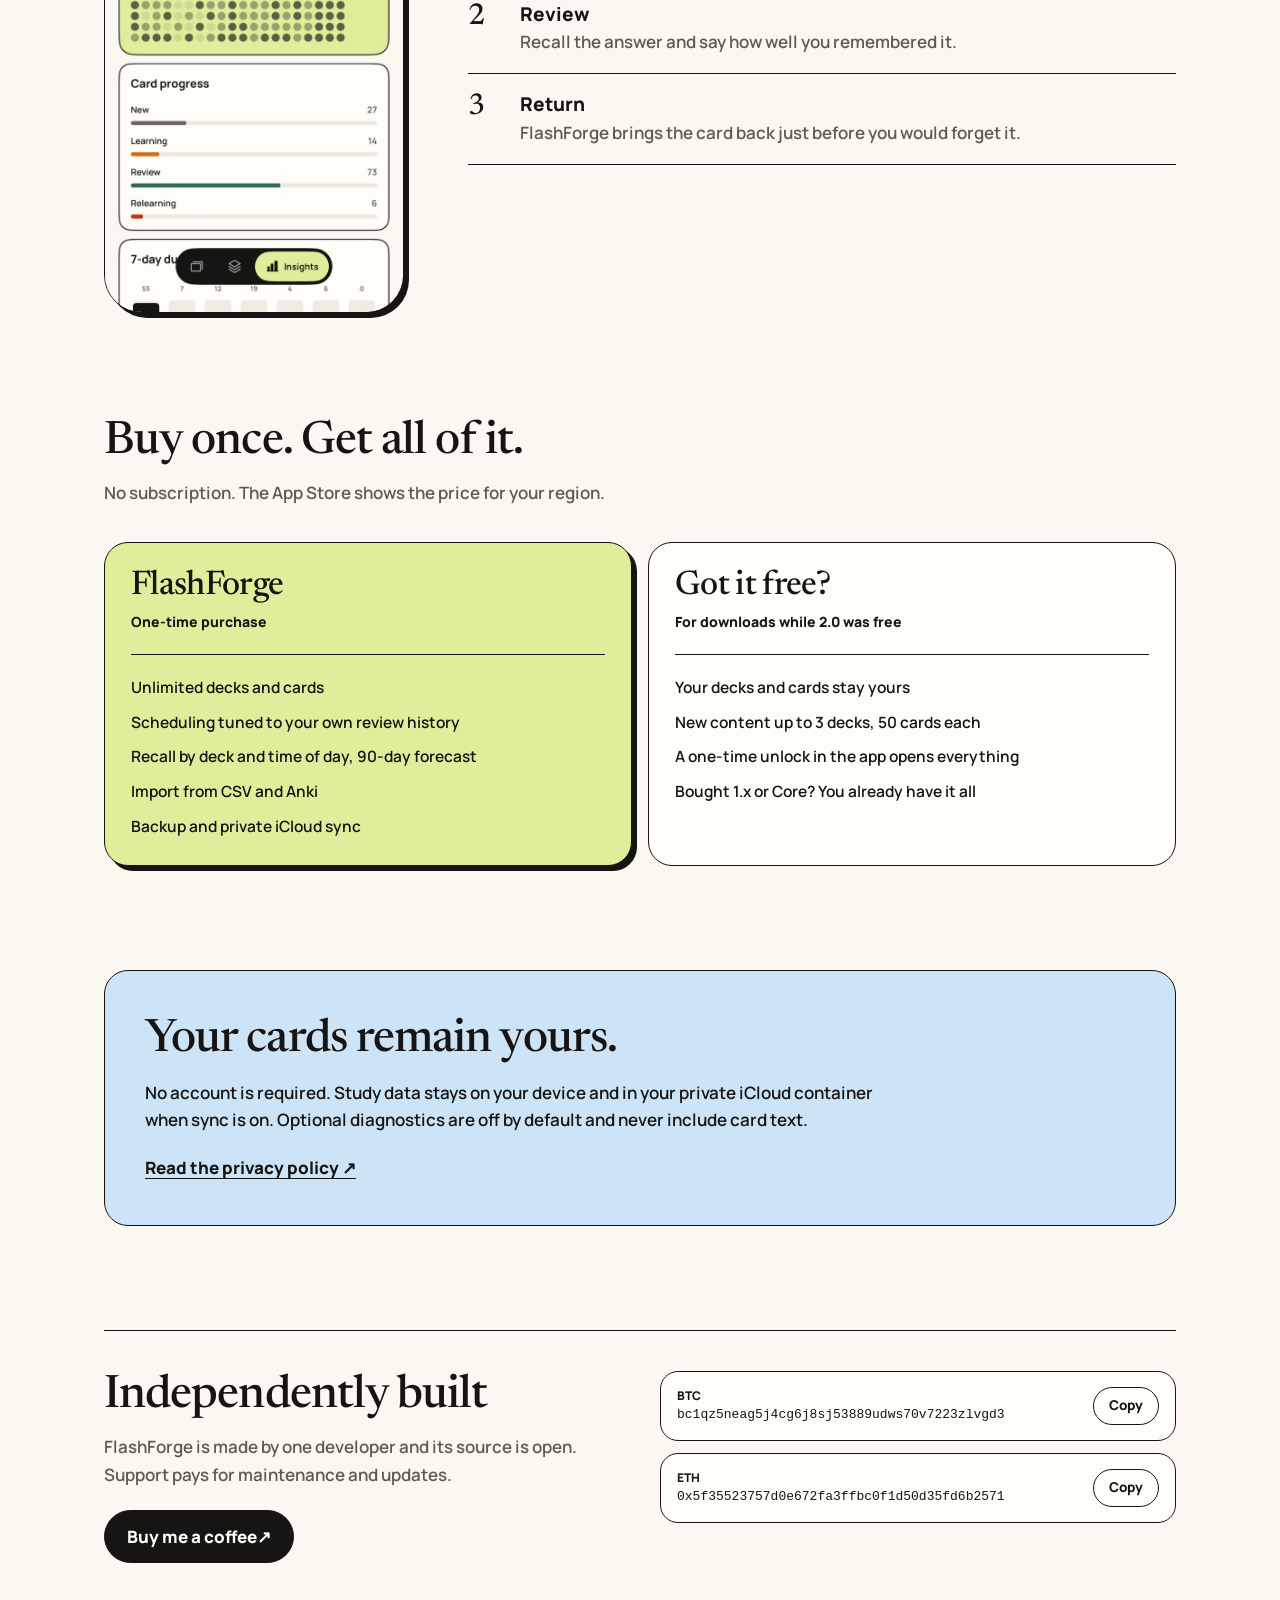
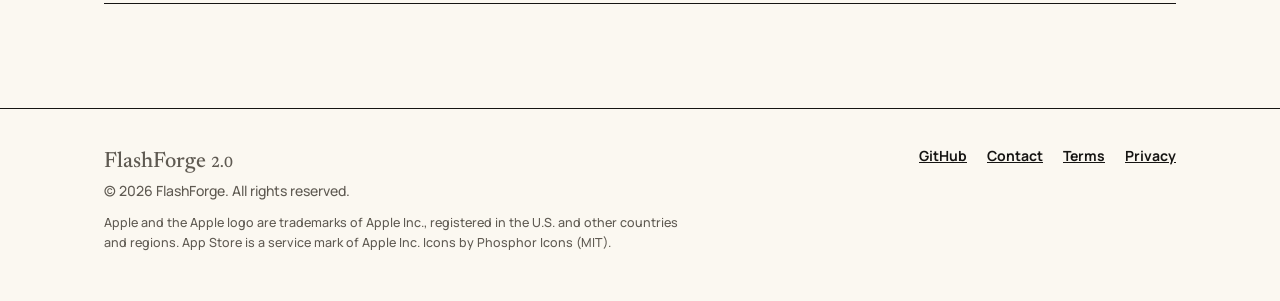
==== commit 49befef0: "feat: 모든 기능을 포함한 유료 앱으로 되돌림 (2.1.0) Pro를 구독한 사람이 없어서, 한 번 사면 모든 기능이 열리는 유료 다운로드로 되돌린다.  요금 구조 - 등급을 " ====
--- a/docs/index.html
+++ b/docs/index.html
@@ -70,7 +70,7 @@
           <ul class="trust-row" aria-label="Product highlights">
             <li data-i18n="trust_1">No account</li>
             <li data-i18n="trust_2">Works offline</li>
-            <li data-i18n="trust_3">Free to start</li>
+            <li data-i18n="trust_3">No subscription</li>
           </ul>
         </div>
 
@@ -122,36 +122,30 @@
 
     <section id="plans" class="section container">
       <div class="section-intro">
-        <h2 data-i18n="plans_title">Start free. Pay once, or go further.</h2>
-        <p data-i18n="plans_sub">Prices are shown in the app for your region.</p>
+        <h2 data-i18n="plans_title">Buy once. Get all of it.</h2>
+        <p data-i18n="plans_sub">No subscription. The App Store shows the price for your region.</p>
       </div>
 
       <div class="plan-grid">
-        <article class="plan">
-          <h3 data-i18n="plan_free_name">Free</h3>
-          <p class="plan-kind" data-i18n="plan_free_kind">No payment</p>
+        <article class="plan plan-pro">
+          <h3 data-i18n="plan_app_name">FlashForge</h3>
+          <p class="plan-kind" data-i18n="plan_app_kind">One-time purchase</p>
           <ul>
-            <li data-i18n="plan_free_1">Up to 3 decks, 50 cards each</li>
-            <li data-i18n="plan_free_2">Spaced repetition and insights</li>
-            <li data-i18n="plan_free_3">Backup and private iCloud sync</li>
+            <li data-i18n="plan_app_1">Unlimited decks and cards</li>
+            <li data-i18n="plan_app_2">Scheduling tuned to your own review history</li>
+            <li data-i18n="plan_app_3">Recall by deck and time of day, 90-day forecast</li>
+            <li data-i18n="plan_app_4">Import from CSV and Anki</li>
+            <li data-i18n="plan_app_5">Backup and private iCloud sync</li>
           </ul>
         </article>
         <article class="plan">
-          <h3 data-i18n="plan_core_name">Core</h3>
-          <p class="plan-kind" data-i18n="plan_core_kind">One-time purchase</p>
+          <h3 data-i18n="plan_free_name">Got it free?</h3>
+          <p class="plan-kind" data-i18n="plan_free_kind">For downloads while 2.0 was free</p>
           <ul>
-            <li data-i18n="plan_core_1">Unlimited decks and cards</li>
-            <li data-i18n="plan_core_2">Everything in Free, with no caps</li>
-            <li data-i18n="plan_core_3">Already included if you bought FlashForge 1.x</li>
-          </ul>
-        </article>
-        <article class="plan plan-pro">
-          <h3 data-i18n="plan_pro_name">Pro</h3>
-          <p class="plan-kind" data-i18n="plan_pro_kind">Monthly or yearly</p>
-          <ul>
-            <li data-i18n="plan_pro_1">Scheduling tuned to your own review history</li>
-            <li data-i18n="plan_pro_2">Recall by deck and time of day, 90-day forecast</li>
-            <li data-i18n="plan_pro_3">Import from CSV and Anki</li>
+            <li data-i18n="plan_free_1">Your decks and cards stay yours</li>
+            <li data-i18n="plan_free_2">New content up to 3 decks, 50 cards each</li>
+            <li data-i18n="plan_free_3">A one-time unlock in the app opens everything</li>
+            <li data-i18n="plan_free_4">Bought 1.x or Core? You already have it all</li>
           </ul>
         </article>
       </div>
--- a/docs/assets/styles.css
+++ b/docs/assets/styles.css
@@ -136,8 +136,10 @@
 }
 
 .brand img {
-  width: 28px;
-  height: 28px;
+  width: 30px;
+  height: 30px;
+  border: var(--line);
+  border-radius: 8px;
 }
 
 .nav-right {
@@ -335,10 +337,15 @@
   background: var(--sky);
 }
 
-.feature-grid,
+.feature-grid {
+  display: grid;
+  grid-template-columns: repeat(3, minmax(0, 1fr));
+  gap: 16px;
+}
+
 .plan-grid {
   display: grid;
-  grid-template-columns: repeat(3, minmax(0, 1fr));
+  grid-template-columns: repeat(2, minmax(0, 1fr));
   gap: 16px;
 }
 
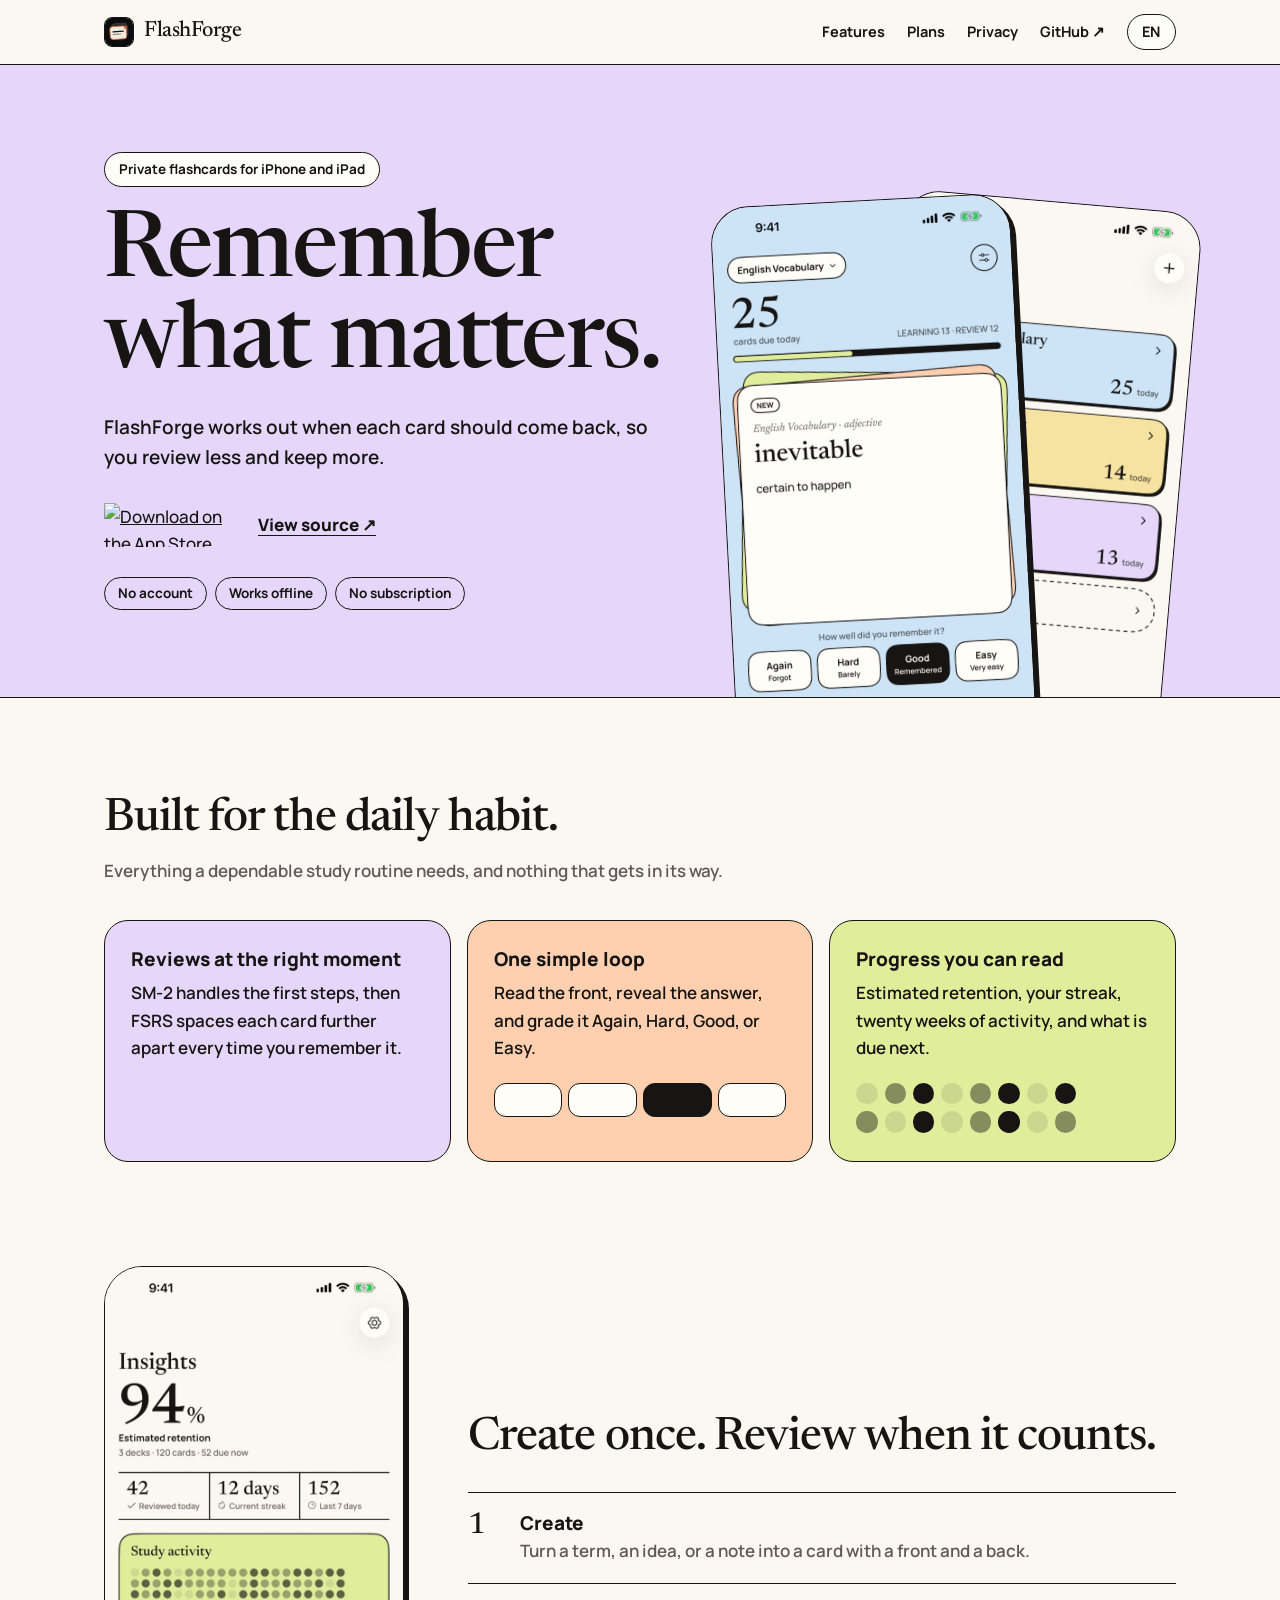
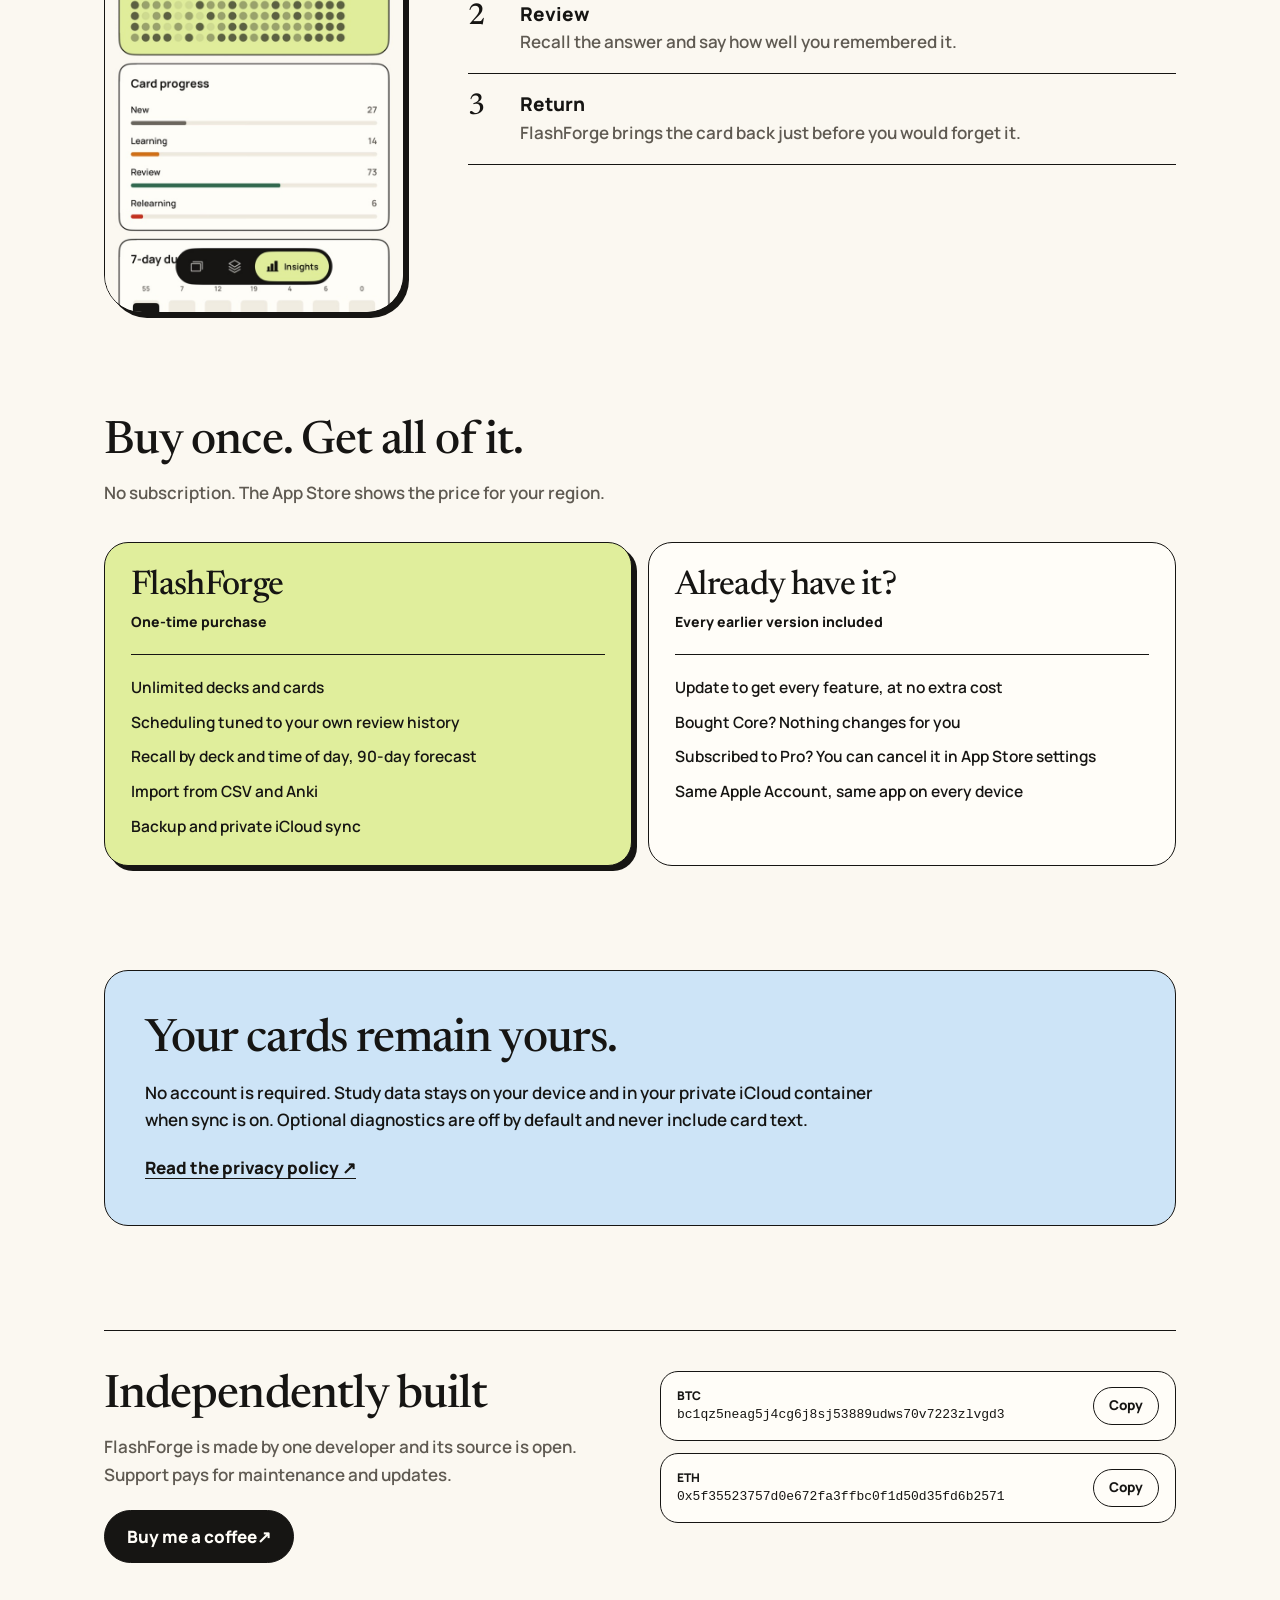
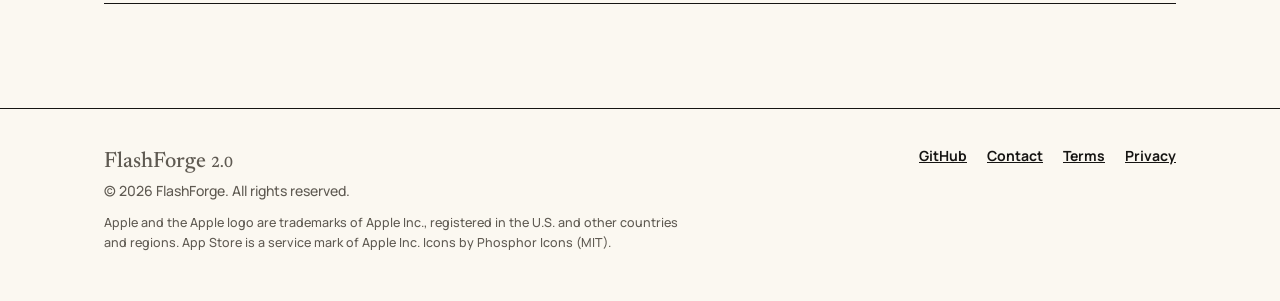
==== commit 047473e4: "Merge branch 'task/2.1-all-paid'" ====
--- a/docs/index.html
+++ b/docs/index.html
@@ -139,13 +139,13 @@
           </ul>
         </article>
         <article class="plan">
-          <h3 data-i18n="plan_free_name">Got it free?</h3>
-          <p class="plan-kind" data-i18n="plan_free_kind">For downloads while 2.0 was free</p>
+          <h3 data-i18n="plan_owner_name">Already have it?</h3>
+          <p class="plan-kind" data-i18n="plan_owner_kind">Every earlier version included</p>
           <ul>
-            <li data-i18n="plan_free_1">Your decks and cards stay yours</li>
-            <li data-i18n="plan_free_2">New content up to 3 decks, 50 cards each</li>
-            <li data-i18n="plan_free_3">A one-time unlock in the app opens everything</li>
-            <li data-i18n="plan_free_4">Bought 1.x or Core? You already have it all</li>
+            <li data-i18n="plan_owner_1">Update to get every feature, at no extra cost</li>
+            <li data-i18n="plan_owner_2">Bought Core? Nothing changes for you</li>
+            <li data-i18n="plan_owner_3">Subscribed to Pro? You can cancel it in App Store settings</li>
+            <li data-i18n="plan_owner_4">Same Apple Account, same app on every device</li>
           </ul>
         </article>
       </div>
